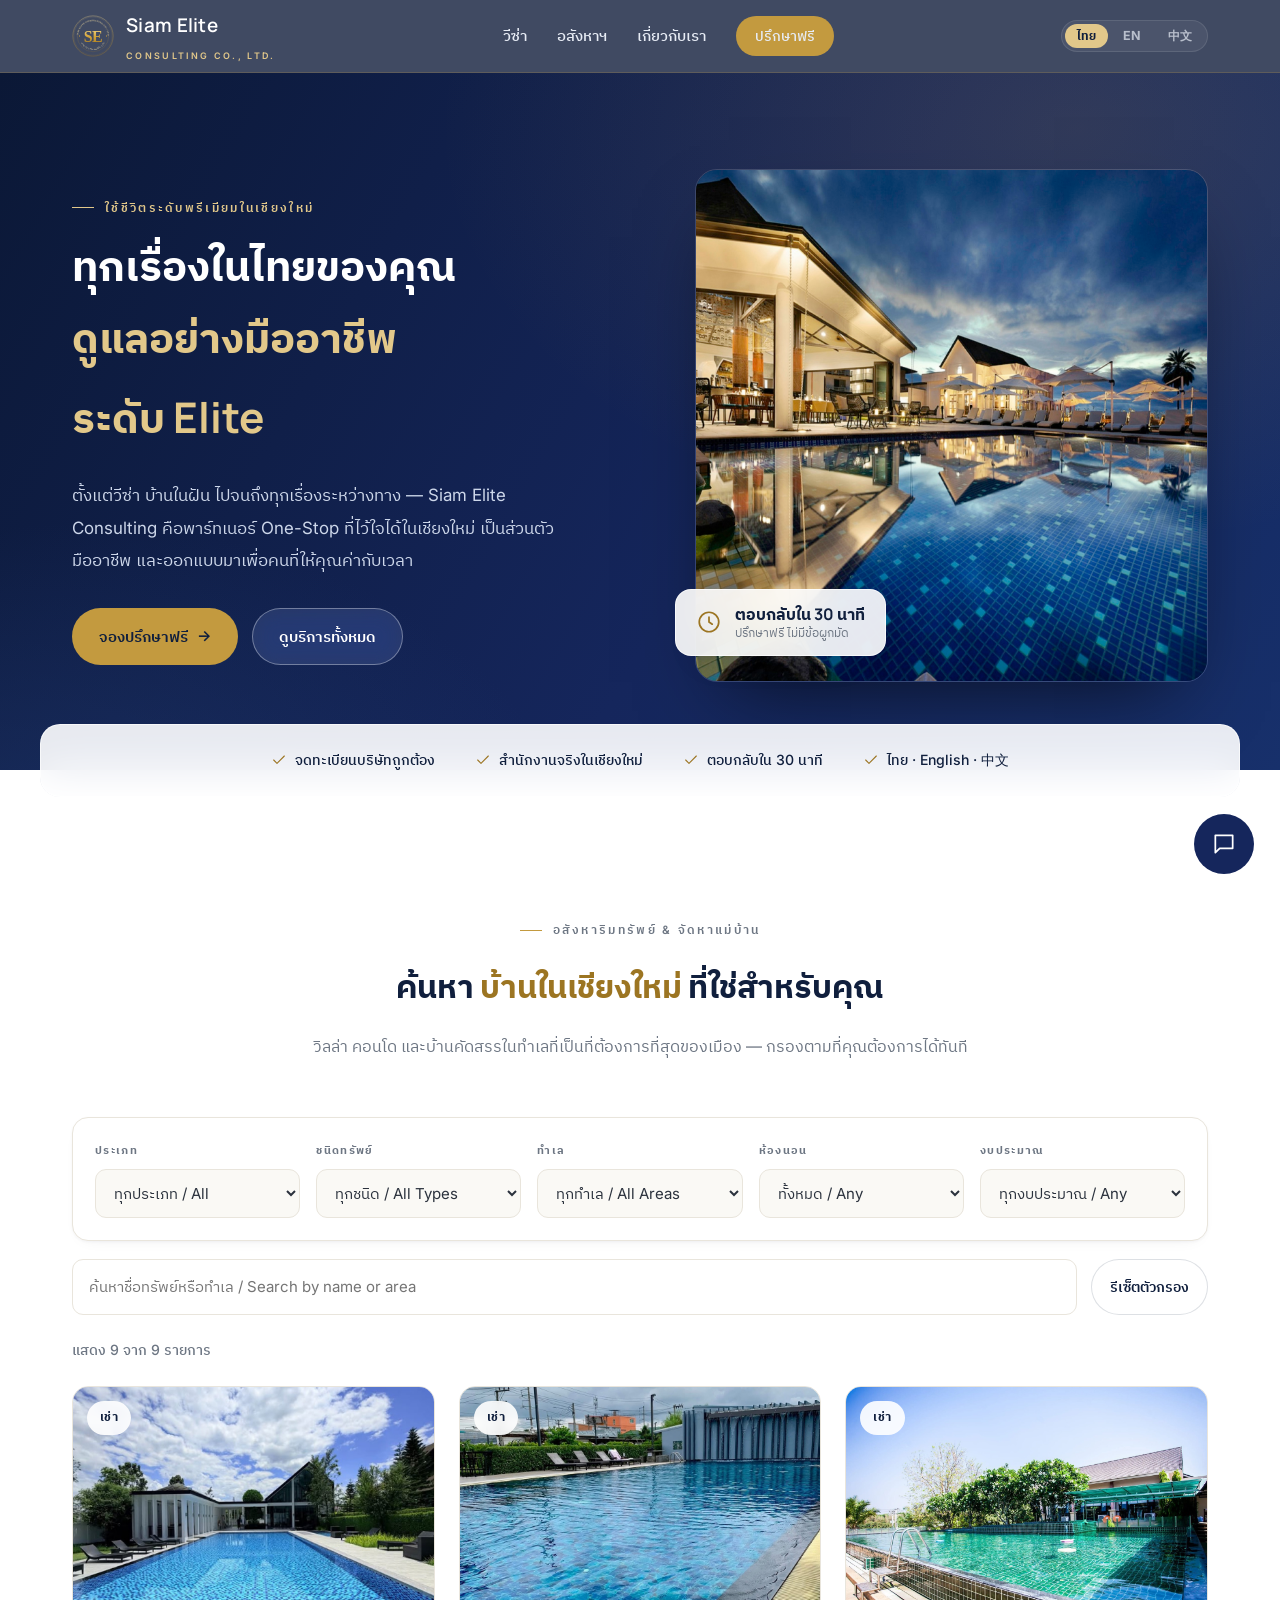
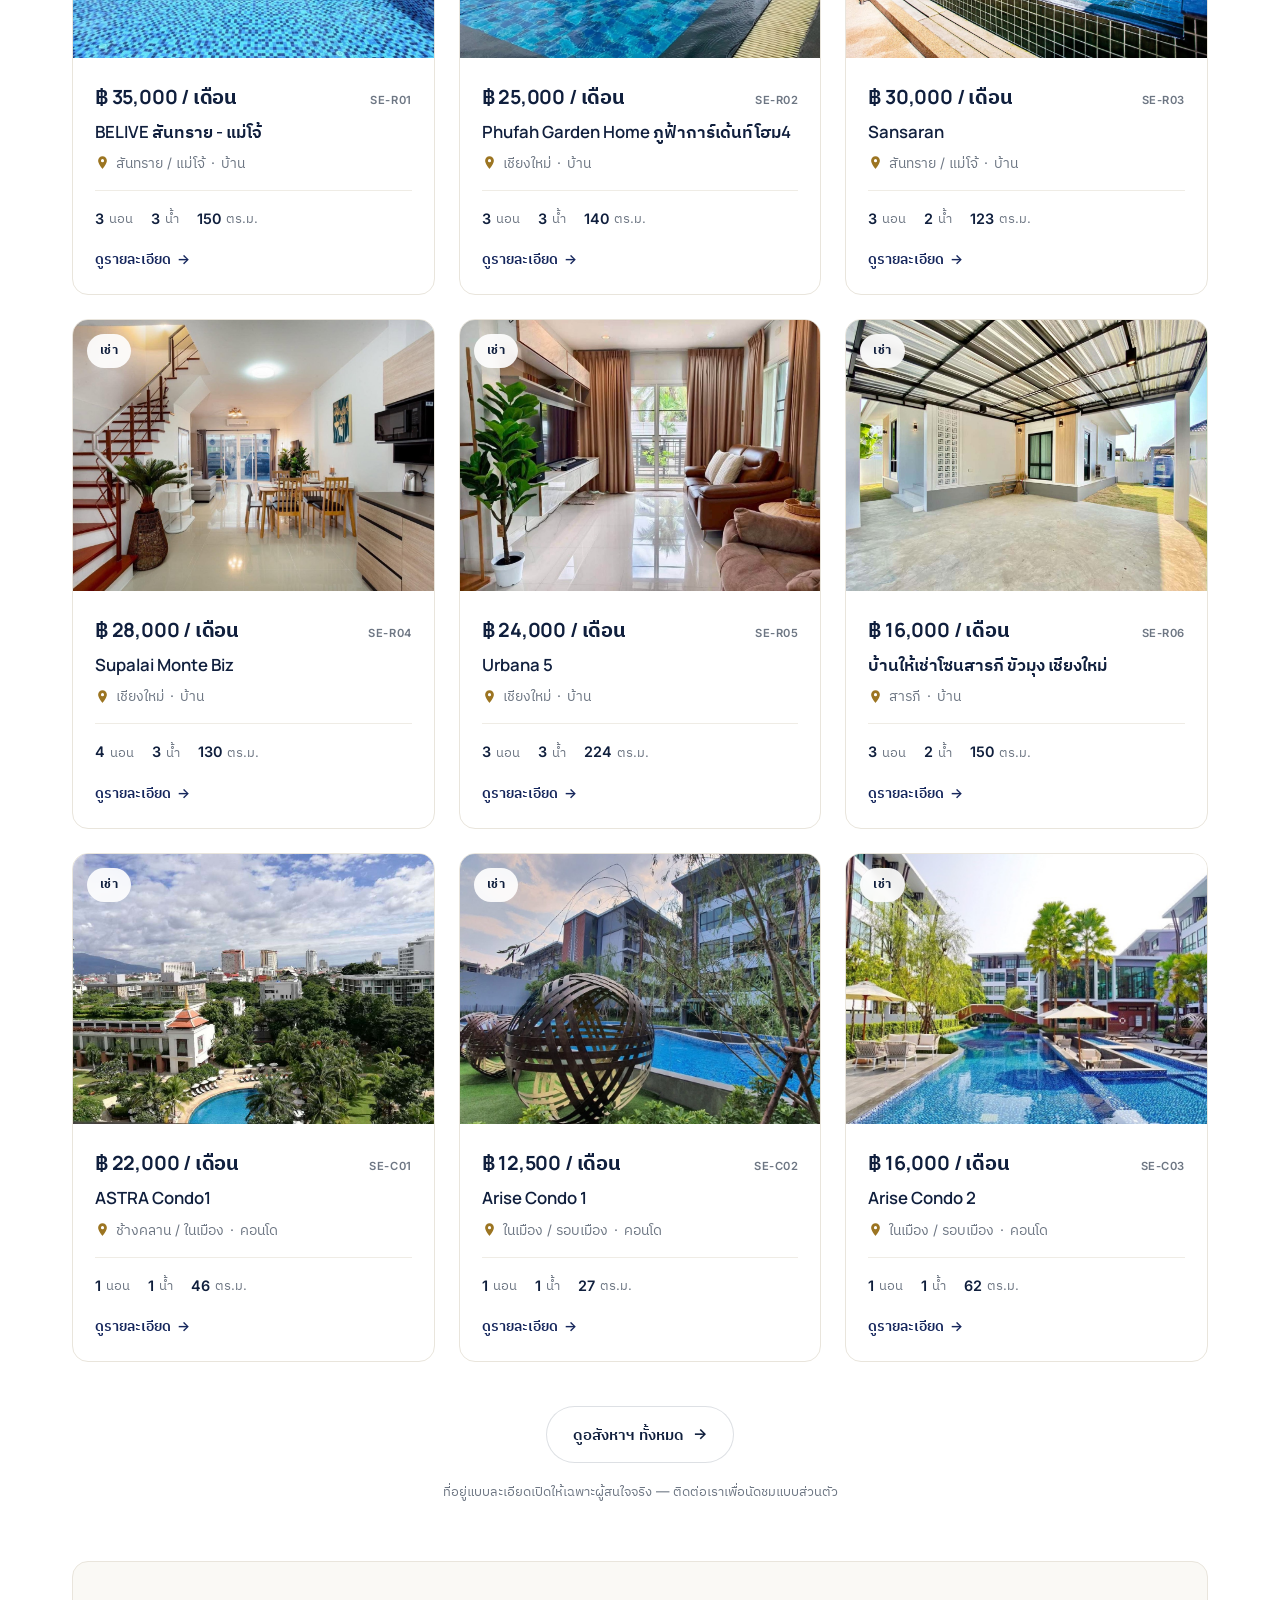
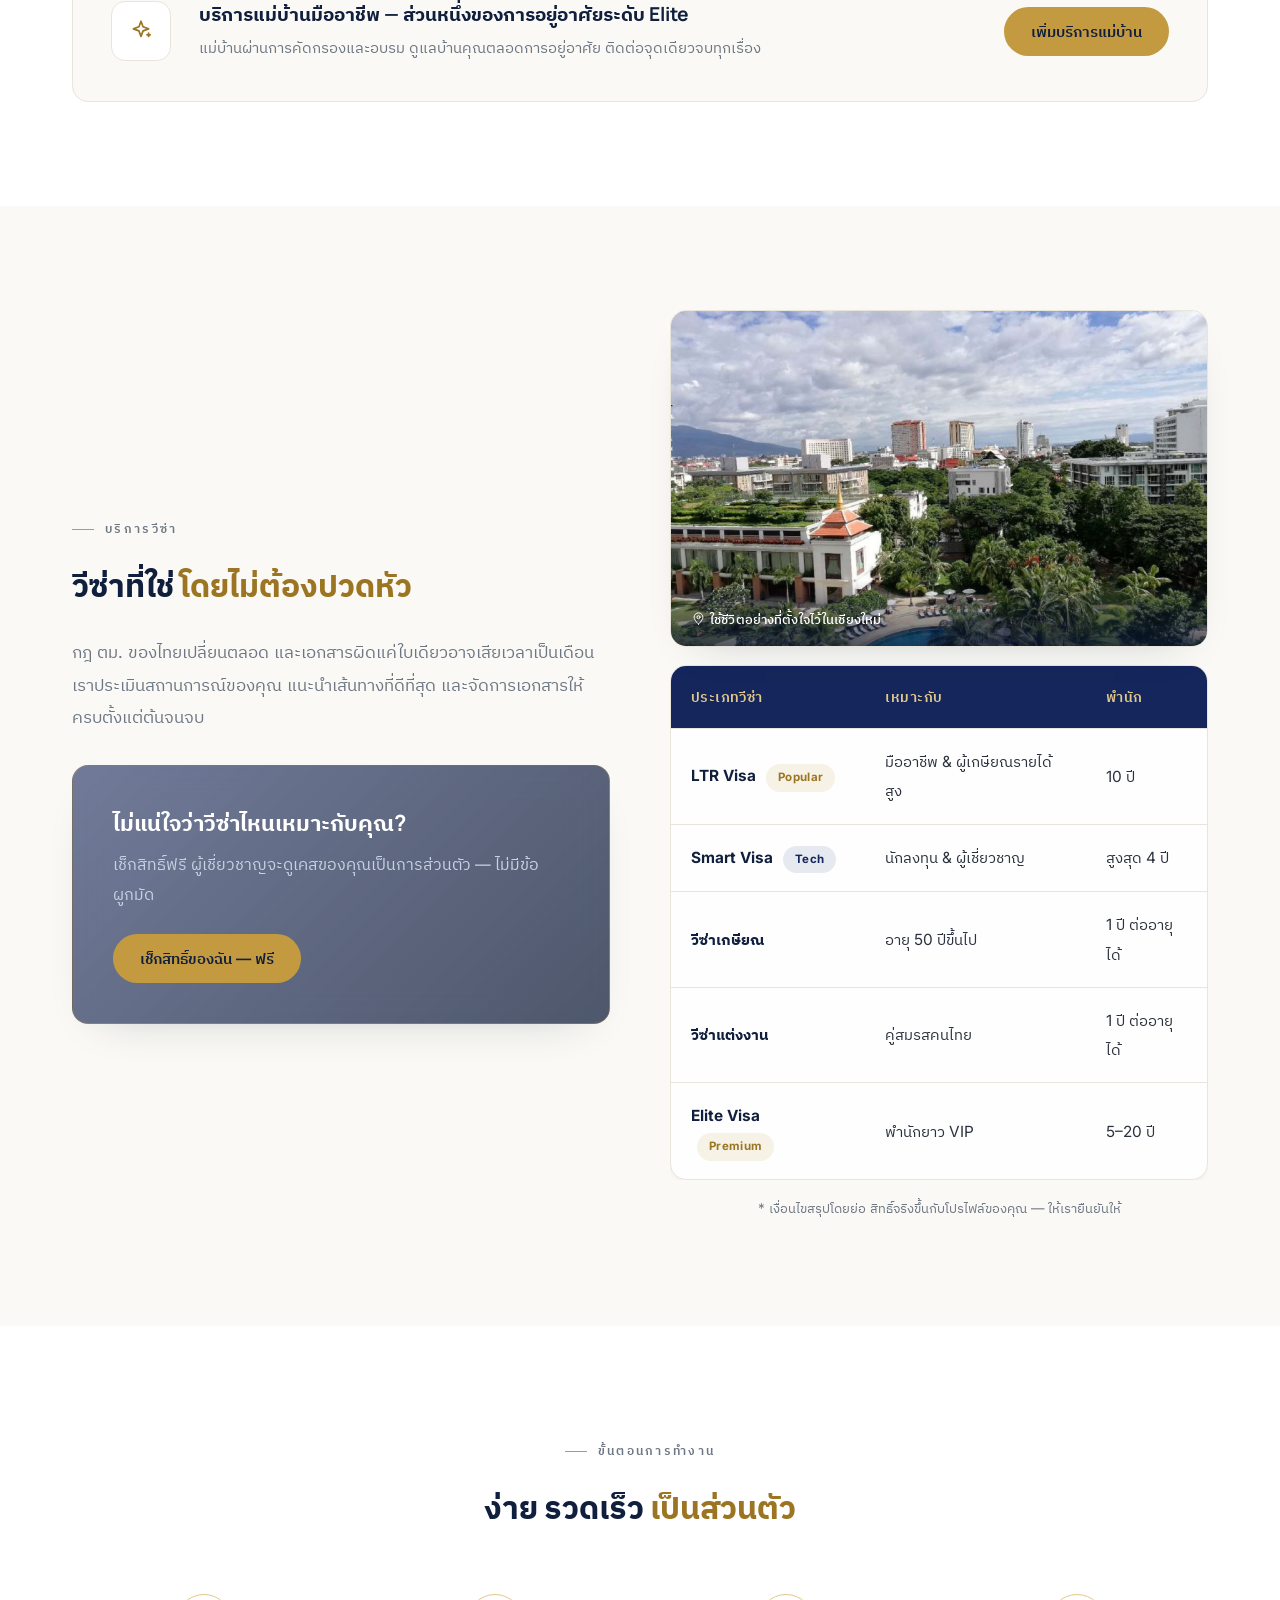
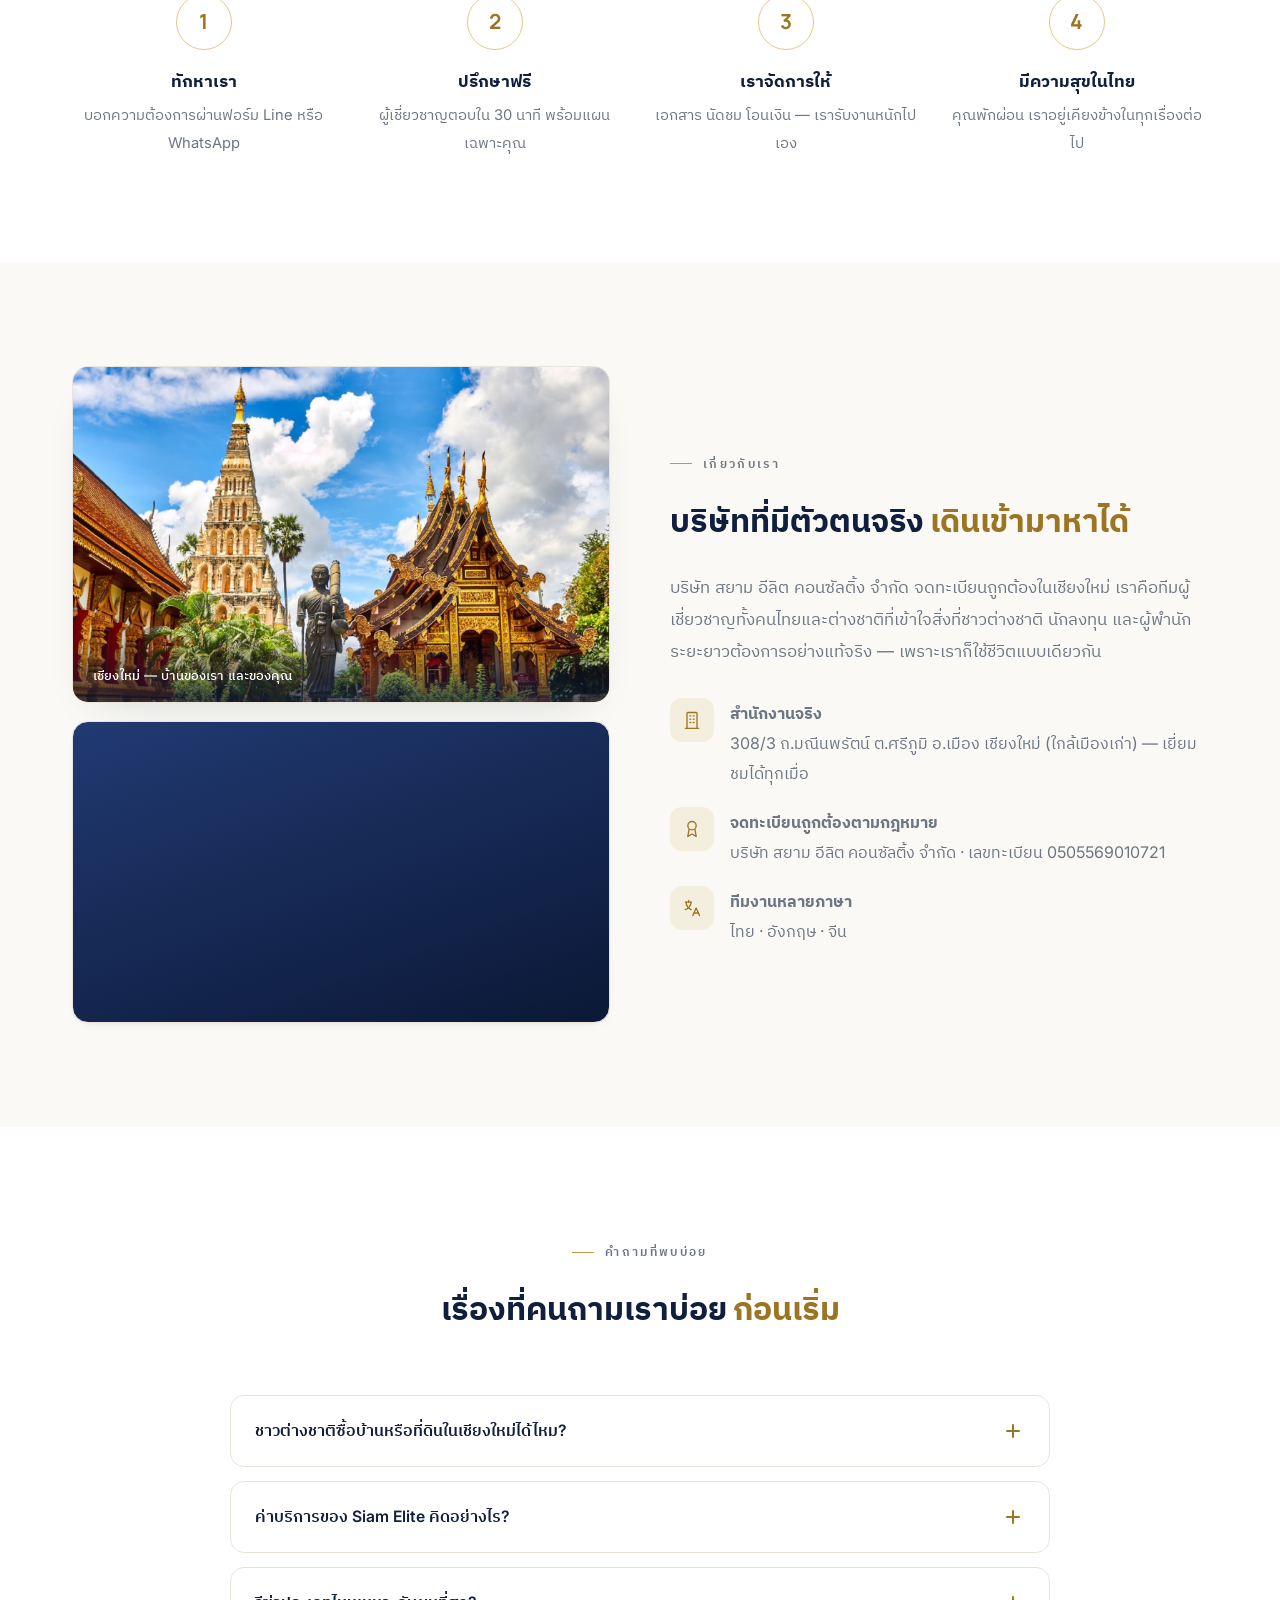
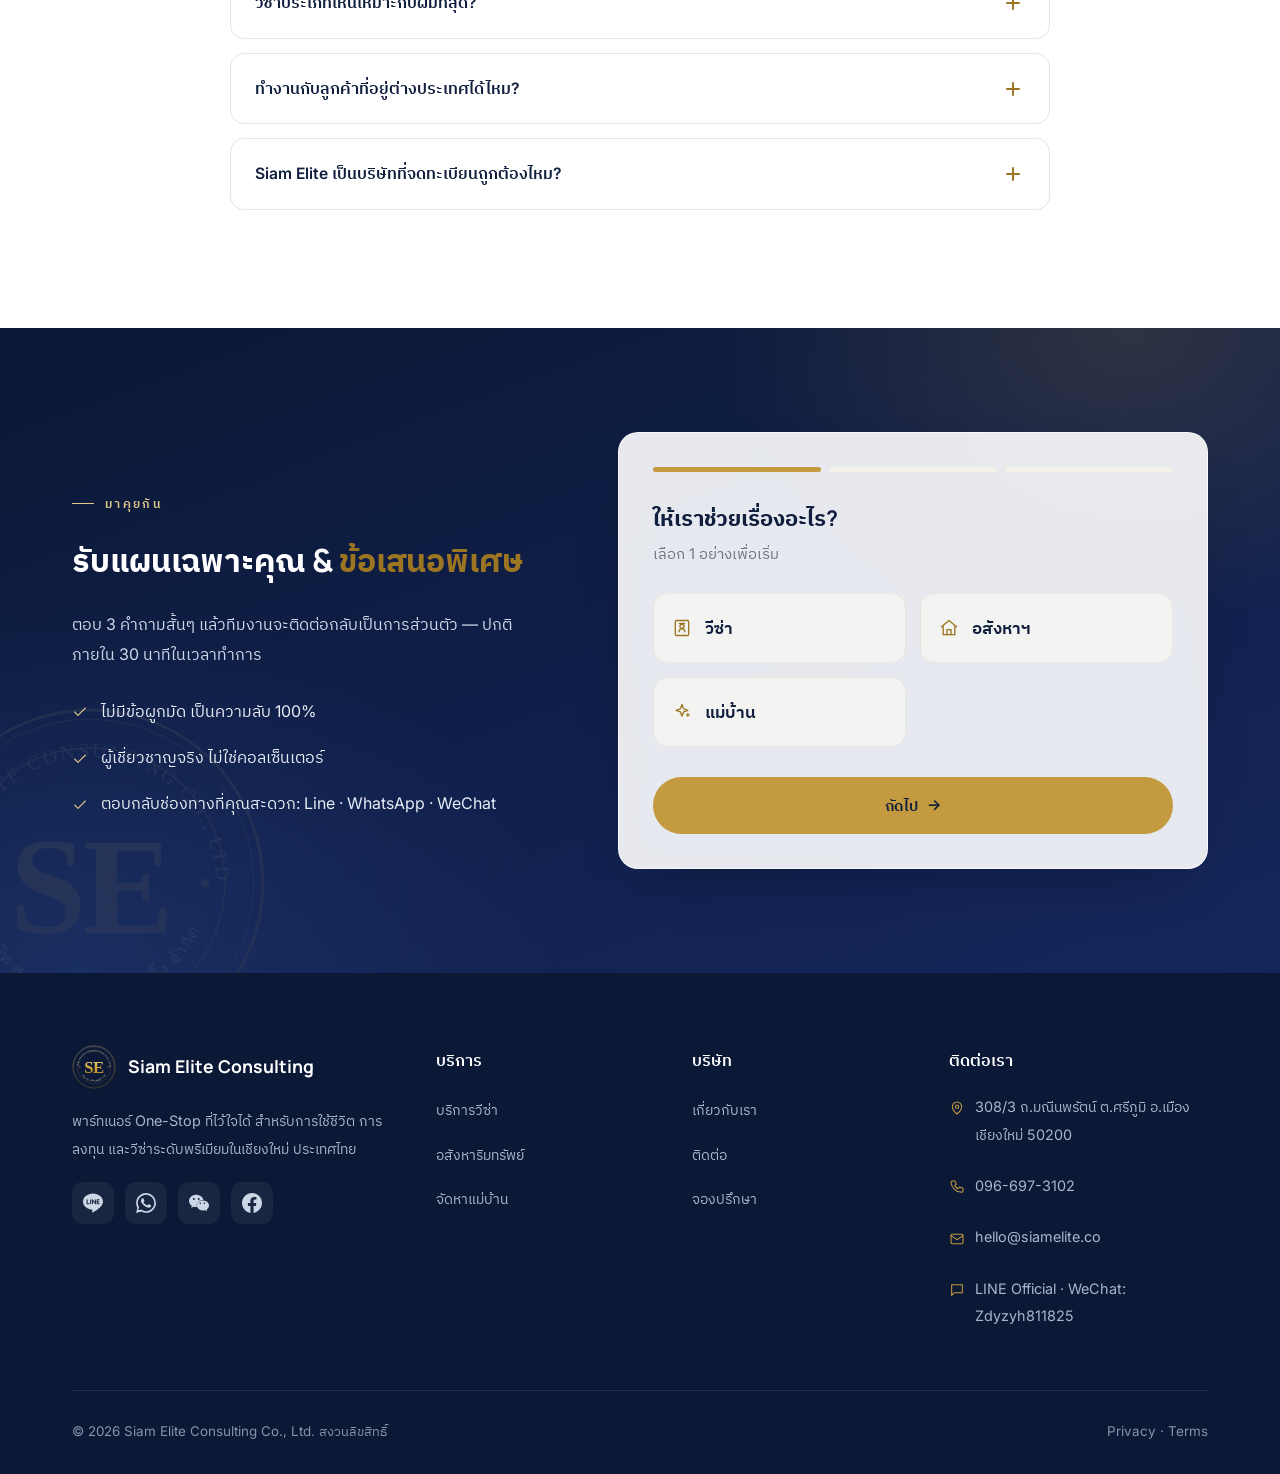
==== index.html @ 2e5a6f5e "Trust bar → 4 concise items (one line); wire real LINE Official Account link (lin.ee/P4L8yIj) site-w" ====
<!DOCTYPE html>
<html lang="th">
<head>
<meta charset="UTF-8">
<meta name="viewport" content="width=device-width, initial-scale=1.0">
<title>Siam Elite Consulting — วีซ่า & อสังหาริมทรัพย์ ครบวงจรในเชียงใหม่</title>
<meta name="description" content="Siam Elite Consulting — พาร์ทเนอร์ One-Stop ที่ไว้ใจได้ในเชียงใหม่ บริการวีซ่า อสังหาริมทรัพย์ระดับพรีเมียม และจัดหาแม่บ้าน โดยทีมผู้เชี่ยวชาญ บริษัทจดทะเบียนถูกต้อง">
<link rel="canonical" href="https://siamelite.vercel.app/">
<meta property="og:type" content="website">
<meta property="og:site_name" content="Siam Elite Consulting">
<meta property="og:title" content="Siam Elite Consulting — วีซ่า & อสังหาริมทรัพย์ ครบวงจรในเชียงใหม่">
<meta property="og:description" content="พาร์ทเนอร์ One-Stop ที่ไว้ใจได้ในเชียงใหม่ บริการวีซ่า อสังหาริมทรัพย์ และจัดหาแม่บ้าน โดยทีมผู้เชี่ยวชาญ">
<meta property="og:url" content="https://siamelite.vercel.app/">
<meta property="og:image" content="https://siamelite.vercel.app/assets/img/og-cover.jpg">
<meta property="og:image:width" content="1200">
<meta property="og:image:height" content="630">
<meta property="og:locale" content="th_TH">
<meta property="og:locale:alternate" content="en_US">
<meta name="twitter:card" content="summary_large_image">
<meta name="twitter:title" content="Siam Elite Consulting — Visa · Property · Chiang Mai">
<meta name="twitter:description" content="Your trusted one-stop partner in Chiang Mai for visa, property and maid services.">
<meta name="twitter:image" content="https://siamelite.vercel.app/assets/img/og-cover.jpg">
<link rel="icon" href="assets/img/logo-gold.svg">
<link rel="preconnect" href="https://fonts.googleapis.com">
<link rel="preconnect" href="https://fonts.gstatic.com" crossorigin>
<link href="https://fonts.googleapis.com/css2?family=Manrope:wght@500;600;700;800&family=Inter:wght@400;500;600;700&family=IBM+Plex+Sans+Thai:wght@400;500;600;700&display=swap" rel="stylesheet">
<link rel="stylesheet" href="assets/css/styles.css">
<noscript><style>.reveal{opacity:1!important;transform:none!important}</style></noscript>
<script type="application/ld+json">
{
  "@context": "https://schema.org",
  "@type": "RealEstateAgent",
  "name": "Siam Elite Consulting Co., Ltd.",
  "legalName": "SIAM ELITE CONSULTING CO., LTD.",
  "taxID": "0505569010721",
  "image": "https://siamelite.vercel.app/assets/img/og-cover.jpg",
  "url": "https://siamelite.vercel.app/",
  "email": "hello@siamelite.co",
  "areaServed": "Chiang Mai, Thailand",
  "description": "One-stop consulting for visa services, premium property and maid services in Chiang Mai, Thailand.",
  "knowsLanguage": ["th", "en", "zh"],
  "sameAs": ["https://www.facebook.com/siameliteconsulting"],
  "address": {
    "@type": "PostalAddress",
    "streetAddress": "308/3 Manee Nopparat Rd, Si Phum",
    "addressLocality": "Mueang Chiang Mai",
    "addressRegion": "Chiang Mai",
    "postalCode": "50200",
    "addressCountry": "TH"
  }
}
</script>
</head>
<body>

<!-- ===== HEADER ===== -->
<header class="header">
  <div class="container">
    <a href="#home" class="brand">
      <img src="assets/img/logo-gold.svg" alt="Siam Elite Consulting logo">
      <span class="bt"><strong>Siam Elite</strong><small>Consulting Co., Ltd.</small></span>
    </a>
    <nav class="nav" id="nav">
      <a href="#visa"><span class="lang-th">วีซ่า</span><span class="lang-en">Visa</span></a>
      <a href="#property"><span class="lang-th">อสังหาฯ</span><span class="lang-en">Property</span></a>
      <a href="#about"><span class="lang-th">เกี่ยวกับเรา</span><span class="lang-en">About</span></a>
      <a href="#contact" class="btn btn-gold sm"><span class="lang-th">ปรึกษาฟรี</span><span class="lang-en">Free Consultation</span></a>
    </nav>
    <div class="nav-cta">
      <div class="lang-switch" id="langSwitch">
        <button data-lang="th" class="active">ไทย</button>
        <button data-lang="en">EN</button>
        <a href="zh.html" title="中文页面">中文</a>
      </div>
      <button class="burger" id="burger" aria-label="menu"><span></span><span></span><span></span></button>
    </div>
  </div>
</header>

<!-- ===== HERO ===== -->
<section class="hero" id="home">
  <div class="container">
    <div class="hero-text reveal">
      <span class="eyebrow"><span class="lang-th">ใช้ชีวิตระดับพรีเมียมในเชียงใหม่</span><span class="lang-en">Elite Living in Chiang Mai</span></span>
      <h1>
        <span class="lang-th block">ทุกเรื่องในไทยของคุณ<br><em>ดูแลอย่างมืออาชีพ<br>ระดับ Elite</em></span>
        <span class="lang-en block">Your Life in Thailand,<br><em>Handled with Elite Care</em></span>
      </h1>
      <p class="lead">
        <span class="lang-th">ตั้งแต่วีซ่า บ้านในฝัน ไปจนถึงทุกเรื่องระหว่างทาง — Siam Elite Consulting คือพาร์ทเนอร์ One-Stop ที่ไว้ใจได้ในเชียงใหม่ เป็นส่วนตัว มืออาชีพ และออกแบบมาเพื่อคนที่ให้คุณค่ากับเวลา</span>
        <span class="lang-en">From your visa to your dream home and everything in between — Siam Elite Consulting is your trusted one-stop partner in Chiang Mai. Discreet, professional, and built for people who value their time.</span>
      </p>
      <div class="hero-cta">
        <a href="#contact" class="btn btn-gold"><span class="lang-th">จองปรึกษาฟรี</span><span class="lang-en">Book a Free Consultation</span> →</a>
        <a href="#property" class="btn btn-outline-light"><span class="lang-th">ดูบริการทั้งหมด</span><span class="lang-en">Explore Services</span></a>
      </div>
    </div>
    <div class="hero-media reveal">
      <figure class="hero-photo">
        <img src="assets/img/lifestyle-resort.jpg" width="1500" height="1500" alt="วิลล่าหรูพร้อมสระว่ายน้ำในเชียงใหม่ / Luxury pool villa in Chiang Mai">
      </figure>
      <div class="hero-badge">
        <svg viewBox="0 0 24 24" class="svic" aria-hidden="true"><circle cx="12" cy="12" r="9"/><path d="M12 7.5V12l3 2"/></svg>
        <div>
          <b><span class="lang-th">ตอบกลับใน 30 นาที</span><span class="lang-en">Reply within 30 min</span></b>
          <small><span class="lang-th">ปรึกษาฟรี ไม่มีข้อผูกมัด</span><span class="lang-en">Free consult, no obligation</span></small>
        </div>
      </div>
    </div>
  </div>
</section>

<!-- ===== TRUST STRIP ===== -->
<div class="trustbar">
  <div class="container">
    <span><svg viewBox="0 0 24 24" class="svic sm" aria-hidden="true"><path d="M20 6 9 17l-5-5"/></svg> <span class="lang-th">จดทะเบียนบริษัทถูกต้อง</span><span class="lang-en">Registered Thai Company</span></span>
    <span><svg viewBox="0 0 24 24" class="svic sm" aria-hidden="true"><path d="M20 6 9 17l-5-5"/></svg> <span class="lang-th">สำนักงานจริงในเชียงใหม่</span><span class="lang-en">Office in Chiang Mai</span></span>
    <span><svg viewBox="0 0 24 24" class="svic sm" aria-hidden="true"><path d="M20 6 9 17l-5-5"/></svg> <span class="lang-th">ตอบกลับใน 30 นาที</span><span class="lang-en">Replies in 30 min</span></span>
    <span><svg viewBox="0 0 24 24" class="svic sm" aria-hidden="true"><path d="M20 6 9 17l-5-5"/></svg> <span class="lang-th">ไทย · English · 中文</span><span class="lang-en">Thai · English · 中文</span></span>
  </div>
</div>

<!-- ===== PROPERTY LISTINGS (flagship) ===== -->
<section class="section" id="property">
  <div class="container">
    <div class="section-head reveal">
      <span class="eyebrow"><span class="lang-th">อสังหาริมทรัพย์ & จัดหาแม่บ้าน</span><span class="lang-en">Property & Maid Services</span></span>
      <h2><span class="lang-th">ค้นหา <span class="gold-text">บ้านในเชียงใหม่</span> ที่ใช่สำหรับคุณ</span><span class="lang-en">Find Your <span class="gold-text">Perfect Chiang Mai Home</span></span></h2>
      <p><span class="lang-th">วิลล่า คอนโด และบ้านคัดสรรในทำเลที่เป็นที่ต้องการที่สุดของเมือง — กรองตามที่คุณต้องการได้ทันที</span><span class="lang-en">Curated villas, condos and homes in the city's most sought-after neighbourhoods — filter instantly to find the right fit.</span></p>
    </div>

    <div class="filters reveal" id="propFilters">
      <div class="f">
        <label><span class="lang-th">ประเภท</span><span class="lang-en">Status</span></label>
        <select id="fStatus">
          <option value="all">ทุกประเภท / All</option>
          <!-- เปิดใช้เมื่อมีทรัพย์ขายเข้าพอร์ต: <option value="sale">ซื้อ / Buy</option> -->
          <option value="rent">เช่า / Rent</option>
        </select>
      </div>
      <div class="f">
        <label><span class="lang-th">ชนิดทรัพย์</span><span class="lang-en">Property Type</span></label>
        <select id="fType">
          <option value="all">ทุกชนิด / All Types</option>
          <option value="villa">วิลล่า / Villa</option>
          <option value="condo">คอนโด / Condo</option>
          <option value="house">บ้าน / House</option>
        </select>
      </div>
      <div class="f">
        <label><span class="lang-th">ทำเล</span><span class="lang-en">Location</span></label>
        <select id="fLocation">
          <option value="all">ทุกทำเล / All Areas</option>
          <option value="nimman">นิมมาน / Nimman</option>
          <option value="sansai">สันทราย / แม่โจ้</option>
          <option value="saraphi">สารภี / Saraphi</option>
          <option value="hangdong">หางดง / Hang Dong</option>
          <option value="sankamphaeng">สันกำแพง / San Kamphaeng</option>
          <option value="mueang">ในเมือง / รอบเมือง</option>
          <option value="airport">โซนสนามบิน / Airport</option>
          <option value="other">อื่นๆ / Other</option>
        </select>
      </div>
      <div class="f">
        <label><span class="lang-th">ห้องนอน</span><span class="lang-en">Bedrooms</span></label>
        <select id="fBeds">
          <option value="0">ทั้งหมด / Any</option>
          <option value="2">2+</option>
          <option value="3">3+</option>
          <option value="4">4+</option>
          <option value="5">5+</option>
        </select>
      </div>
      <div class="f">
        <label><span class="lang-th">งบประมาณ</span><span class="lang-en">Budget</span></label>
        <select id="fTier">
          <option value="all">ทุกงบประมาณ / Any</option>
          <option value="a">&lt; ฿20,000 / เดือน</option>
          <option value="b">฿20,000–30,000 / เดือน</option>
          <option value="c">฿30,000+ / เดือน</option>
        </select>
      </div>
    </div>
    <div class="filters-search reveal">
      <input type="text" id="fKeyword" placeholder="ค้นหาชื่อทรัพย์หรือทำเล / Search by name or area">
      <button type="button" class="btn btn-outline sm" id="fReset"><span class="lang-th">รีเซ็ตตัวกรอง</span><span class="lang-en">Reset Filters</span></button>
    </div>
    <div class="prop-meta reveal"><span id="propCount"></span></div>

    <div class="prop-grid" id="propGrid" data-scope="featured" data-cta-th="ดูรายละเอียด" data-cta-en="View details"></div>

    <p class="prop-empty" id="propEmpty" hidden><span class="lang-th">ไม่พบทรัพย์ที่ตรงกับตัวกรอง ลองปรับตัวกรองใหม่ดูนะครับ</span><span class="lang-en">No properties match your filters. Try adjusting them.</span></p>

    <div style="text-align:center;margin-top:44px" class="reveal">
      <a href="properties.html" class="btn btn-outline"><span class="lang-th">ดูอสังหาฯ ทั้งหมด</span><span class="lang-en">View All Properties</span> →</a>
      <p style="font-size:.84rem;color:var(--muted);margin-top:16px"><span class="lang-th">ที่อยู่แบบละเอียดเปิดให้เฉพาะผู้สนใจจริง — ติดต่อเราเพื่อนัดชมแบบส่วนตัว</span><span class="lang-en">Exact addresses shared with serious enquiries only — contact us to arrange a private viewing.</span></p>
    </div>

    <div class="addon reveal">
      <div class="ic"><svg viewBox="0 0 24 24" class="svic lg" aria-hidden="true"><path d="M12 3l1.9 5.1L19 10l-5.1 1.9L12 17l-1.9-5.1L5 10l5.1-1.9z"/><path d="M19 14v3"/><path d="M20.5 15.5h-3"/></svg></div>
      <div class="txt">
        <h4><span class="lang-th">บริการแม่บ้านมืออาชีพ — ส่วนหนึ่งของการอยู่อาศัยระดับ Elite</span><span class="lang-en">Professional Maid Service — included in your Elite living</span></h4>
        <p><span class="lang-th">แม่บ้านผ่านการคัดกรองและอบรม ดูแลบ้านคุณตลอดการอยู่อาศัย ติดต่อจุดเดียวจบทุกเรื่อง</span><span class="lang-en">Vetted, trained housekeepers to care for your home throughout your stay. One point of contact for everything.</span></p>
      </div>
      <a href="#contact" class="btn btn-gold"><span class="lang-th">เพิ่มบริการแม่บ้าน</span><span class="lang-en">Add Maid Service</span></a>
    </div>
  </div>
</section>

<!-- ===== VISA ===== -->
<section class="section alt" id="visa">
  <div class="container">
    <div class="split">
      <div class="split-text reveal">
        <span class="eyebrow"><span class="lang-th">บริการวีซ่า</span><span class="lang-en">Visa Services</span></span>
        <h2><span class="lang-th">วีซ่าที่ใช่ <span class="gold-text">โดยไม่ต้องปวดหัว</span></span><span class="lang-en">The Right Visa, <span class="gold-text">Without the Headache</span></span></h2>
        <p class="lede" style="margin:20px 0 32px"><span class="lang-th">กฎ ตม. ของไทยเปลี่ยนตลอด และเอกสารผิดแค่ใบเดียวอาจเสียเวลาเป็นเดือน เราประเมินสถานการณ์ของคุณ แนะนำเส้นทางที่ดีที่สุด และจัดการเอกสารให้ครบตั้งแต่ต้นจนจบ</span><span class="lang-en">Thai immigration rules change constantly and one wrong document can cost you months. We assess your situation, recommend the best route, and handle the paperwork end-to-end.</span></p>
        <div class="callout">
          <h3><span class="lang-th">ไม่แน่ใจว่าวีซ่าไหนเหมาะกับคุณ?</span><span class="lang-en">Not sure which visa fits you?</span></h3>
          <p><span class="lang-th">เช็กสิทธิ์ฟรี ผู้เชี่ยวชาญจะดูเคสของคุณเป็นการส่วนตัว — ไม่มีข้อผูกมัด</span><span class="lang-en">Take a free eligibility check. A specialist will review your case personally — no obligation.</span></p>
          <a href="#contact" class="btn btn-gold"><span class="lang-th">เช็กสิทธิ์ของฉัน — ฟรี</span><span class="lang-en">Check My Eligibility — Free</span></a>
        </div>
      </div>
      <div class="split-media reveal">
        <figure class="split-photo">
          <img src="assets/img/lifestyle-city.jpg" alt="วิวเมืองเชียงใหม่และดอยสุเทพ / Chiang Mai city skyline with Doi Suthep" loading="lazy">
          <figcaption><svg viewBox="0 0 24 24" class="svic" aria-hidden="true"><path d="M12 21s7-6.2 7-11a7 7 0 0 0-14 0c0 4.8 7 11 7 11z"/><circle cx="12" cy="10" r="2.5"/></svg><span class="lang-th">ใช้ชีวิตอย่างที่ตั้งใจไว้ในเชียงใหม่</span><span class="lang-en">Live the Chiang Mai life you came for</span></figcaption>
        </figure>
        <div class="table-scroll">
          <table class="visa-table">
            <thead>
              <tr>
                <th><span class="lang-th">ประเภทวีซ่า</span><span class="lang-en">Visa Type</span></th>
                <th><span class="lang-th">เหมาะกับ</span><span class="lang-en">Best For</span></th>
                <th><span class="lang-th">พำนัก</span><span class="lang-en">Stay</span></th>
              </tr>
            </thead>
            <tbody>
              <tr>
                <td class="vt-name">LTR Visa <span class="badge pop">Popular</span></td>
                <td><span class="lang-th">มืออาชีพ & ผู้เกษียณรายได้สูง</span><span class="lang-en">Wealthy pros & retirees</span></td>
                <td><span class="lang-th">10 ปี</span><span class="lang-en">10 years</span></td>
              </tr>
              <tr>
                <td class="vt-name">Smart Visa <span class="badge new">Tech</span></td>
                <td><span class="lang-th">นักลงทุน & ผู้เชี่ยวชาญ</span><span class="lang-en">Investors & experts</span></td>
                <td><span class="lang-th">สูงสุด 4 ปี</span><span class="lang-en">Up to 4 years</span></td>
              </tr>
              <tr>
                <td class="vt-name"><span class="lang-th">วีซ่าเกษียณ</span><span class="lang-en">Retirement Visa</span></td>
                <td><span class="lang-th">อายุ 50 ปีขึ้นไป</span><span class="lang-en">Age 50+</span></td>
                <td><span class="lang-th">1 ปี ต่ออายุได้</span><span class="lang-en">1 year, renewable</span></td>
              </tr>
              <tr>
                <td class="vt-name"><span class="lang-th">วีซ่าแต่งงาน</span><span class="lang-en">Marriage Visa</span></td>
                <td><span class="lang-th">คู่สมรสคนไทย</span><span class="lang-en">Spouse of Thai national</span></td>
                <td><span class="lang-th">1 ปี ต่ออายุได้</span><span class="lang-en">1 year, renewable</span></td>
              </tr>
              <tr>
                <td class="vt-name">Elite Visa <span class="badge pop">Premium</span></td>
                <td><span class="lang-th">พำนักยาว VIP</span><span class="lang-en">VIP long-stay</span></td>
                <td><span class="lang-th">5–20 ปี</span><span class="lang-en">5–20 years</span></td>
              </tr>
            </tbody>
          </table>
        </div>
        <p style="font-size:.84rem;color:var(--muted);margin-top:16px;text-align:center"><span class="lang-th">* เงื่อนไขสรุปโดยย่อ สิทธิ์จริงขึ้นกับโปรไฟล์ของคุณ — ให้เรายืนยันให้</span><span class="lang-en">* Conditions are simplified. Exact eligibility depends on your profile — let us confirm for you.</span></p>
      </div>
    </div>
  </div>
</section>

<!-- ===== PROCESS ===== -->
<section class="section">
  <div class="container">
    <div class="section-head reveal">
      <span class="eyebrow"><span class="lang-th">ขั้นตอนการทำงาน</span><span class="lang-en">How It Works</span></span>
      <h2><span class="lang-th">ง่าย รวดเร็ว <span class="gold-text">เป็นส่วนตัว</span></span><span class="lang-en">Simple, Fast, <span class="gold-text">Personal</span></span></h2>
    </div>
    <div class="steps">
      <div class="step reveal"><div class="num">1</div><h4><span class="lang-th">ทักหาเรา</span><span class="lang-en">Reach Out</span></h4><p><span class="lang-th">บอกความต้องการผ่านฟอร์ม Line หรือ WhatsApp</span><span class="lang-en">Tell us what you need via the form, Line or WhatsApp.</span></p></div>
      <div class="step reveal"><div class="num">2</div><h4><span class="lang-th">ปรึกษาฟรี</span><span class="lang-en">Free Consult</span></h4><p><span class="lang-th">ผู้เชี่ยวชาญตอบใน 30 นาที พร้อมแผนเฉพาะคุณ</span><span class="lang-en">A specialist replies in under 30 minutes with a tailored plan.</span></p></div>
      <div class="step reveal"><div class="num">3</div><h4><span class="lang-th">เราจัดการให้</span><span class="lang-en">We Handle It</span></h4><p><span class="lang-th">เอกสาร นัดชม โอนเงิน — เรารับงานหนักไปเอง</span><span class="lang-en">Paperwork, viewings, transfers — we do the heavy lifting.</span></p></div>
      <div class="step reveal"><div class="num">4</div><h4><span class="lang-th">มีความสุขในไทย</span><span class="lang-en">Enjoy Thailand</span></h4><p><span class="lang-th">คุณพักผ่อน เราอยู่เคียงข้างในทุกเรื่องต่อไป</span><span class="lang-en">You relax. We stay by your side for whatever comes next.</span></p></div>
    </div>
  </div>
</section>

<!-- ===== TESTIMONIALS ===== ซ่อนไว้จนกว่าจะมีรีวิวจริงจากลูกค้า (ลบ hidden ออกเพื่อแสดง + แทนเนื้อหาด้วยรีวิวจริง) -->
<section class="section alt" hidden>
  <div class="container">
    <div class="section-head reveal">
      <span class="eyebrow"><span class="lang-th">เสียงจากลูกค้า</span><span class="lang-en">Client Stories</span></span>
      <h2><span class="lang-th">ไว้ใจโดยคนแบบ <span class="gold-text">คุณ</span></span><span class="lang-en">Trusted by People <span class="gold-text">Like You</span></span></h2>
    </div>
    <div class="testi-grid">
      <div class="testi reveal">
        <div class="stars">★★★★★</div>
        <p><span class="lang-th">“จัดการวีซ่า LTR ให้ผมภายในไม่กี่สัปดาห์ หลังจากที่ผมทำเองมาหลายเดือน มืออาชีพจริงและติดต่อได้ตลอด”</span><span class="lang-en">“They sorted my LTR visa in weeks after I'd struggled for months alone. Genuinely professional and always reachable.”</span></p>
        <div class="who"><div class="av">JM</div><div><b>James M.</b><small><span class="lang-th">ผู้เกษียณ · สหราชอาณาจักร</span><span class="lang-en">Retiree · UK</span></small></div></div>
      </div>
      <div class="testi reveal">
        <div class="stars">★★★★★</div>
        <p><span class="lang-th">“หาวิลล่าที่แม่ริมให้เราได้เพอร์เฟกต์ แถมจัดแม่บ้านให้ด้วย บริการครบวงจรจริงๆ”</span><span class="lang-en">“Found us the perfect villa in Mae Rim and even arranged our housekeeper. A true one-stop service.”</span></p>
        <div class="who"><div class="av">SL</div><div><b>Sophie L.</b><small><span class="lang-th">นักลงทุน · ฝรั่งเศส</span><span class="lang-en">Investor · France</span></small></div></div>
      </div>
      <div class="testi reveal">
        <div class="stars">★★★★★</div>
        <p><span class="lang-th">“ดูแลให้ครบตั้งแต่หาคอนโดจนถึงเรื่องวีซ่า ประทับใจความเป็นมืออาชีพและใส่ใจมากครับ”</span><span class="lang-en">“They handled everything from finding our condo to the visa paperwork — professional and genuinely attentive.”</span></p>
        <div class="who"><div class="av">陈</div><div><b>Mr. Chen</b><small><span class="lang-th">นักธุรกิจ · จีน</span><span class="lang-en">Businessman · China</span></small></div></div>
      </div>
    </div>
  </div>
</section>

<!-- ===== ABOUT ===== -->
<section class="section alt" id="about">
  <div class="container">
    <div class="split">
      <div class="split-media reveal">
        <figure class="split-photo">
          <img src="assets/img/lifestyle-cm.jpg" alt="วัดในเมืองเก่าเชียงใหม่ / Temple in Chiang Mai's Old City" loading="lazy">
          <figcaption><span class="lang-th">เชียงใหม่ — บ้านของเรา และของคุณ</span><span class="lang-en">Chiang Mai — our home, and yours</span></figcaption>
        </figure>
        <div class="about-media">
          <iframe title="Siam Elite office location" src="https://www.google.com/maps?q=308/3+ถนนมณีนพรัตน์+ตำบลศรีภูมิ+อำเภอเมืองเชียงใหม่+เชียงใหม่+50200&z=16&output=embed" loading="lazy" referrerpolicy="no-referrer-when-downgrade"></iframe>
        </div>
      </div>
      <div class="split-text reveal">
        <span class="eyebrow"><span class="lang-th">เกี่ยวกับเรา</span><span class="lang-en">About Us</span></span>
        <h2><span class="lang-th">บริษัทที่มีตัวตนจริง <span class="gold-text">เดินเข้ามาหาได้</span></span><span class="lang-en">A Real Company You Can <span class="gold-text">Walk Into</span></span></h2>
        <p class="lede" style="margin:20px 0 10px"><span class="lang-th">บริษัท สยาม อีลิต คอนซัลติ้ง จำกัด จดทะเบียนถูกต้องในเชียงใหม่ เราคือทีมผู้เชี่ยวชาญทั้งคนไทยและต่างชาติที่เข้าใจสิ่งที่ชาวต่างชาติ นักลงทุน และผู้พำนักระยะยาวต้องการอย่างแท้จริง — เพราะเราก็ใช้ชีวิตแบบเดียวกัน</span><span class="lang-en">Siam Elite Consulting Co., Ltd. is a fully registered Thai company based in Chiang Mai. We're a team of Thai and international specialists who understand exactly what expats, investors and long-stay visitors need — because we live it too.</span></p>
        <ul class="about-facts">
          <li><span class="ic"><svg viewBox="0 0 24 24" class="svic" aria-hidden="true"><path d="M6 22V4a1 1 0 0 1 1-1h10a1 1 0 0 1 1 1v18"/><path d="M4 22h16"/><path d="M9.5 7h1"/><path d="M13.5 7h1"/><path d="M9.5 11h1"/><path d="M13.5 11h1"/><path d="M9.5 15h1"/><path d="M13.5 15h1"/></svg></span><span><b><span class="lang-th">สำนักงานจริง</span><span class="lang-en">Physical office</span></b><br><span><span class="lang-th">308/3 ถ.มณีนพรัตน์ ต.ศรีภูมิ อ.เมือง เชียงใหม่ (ใกล้เมืองเก่า) — เยี่ยมชมได้ทุกเมื่อ</span><span class="lang-en">308/3 Manee Nopparat Rd, Si Phum, Mueang, Chiang Mai (near the Old City) — visit us anytime.</span></span></span></li>
          <li><span class="ic"><svg viewBox="0 0 24 24" class="svic" aria-hidden="true"><circle cx="12" cy="8" r="5"/><path d="M8.5 12.5 7 21l5-3 5 3-1.5-8.5"/></svg></span><span><b><span class="lang-th">จดทะเบียนถูกต้องตามกฎหมาย</span><span class="lang-en">Registered Thai company</span></b><br><span><span class="lang-th">บริษัท สยาม อีลิต คอนซัลติ้ง จำกัด · เลขทะเบียน 0505569010721</span><span class="lang-en">SIAM ELITE CONSULTING CO., LTD. · Reg. No. 0505569010721</span></span></span></li>
          <li><span class="ic"><svg viewBox="0 0 24 24" class="svic" aria-hidden="true"><path d="M4 5h7"/><path d="M8 3v2"/><path d="M5 5c0 4 2 7 6 9"/><path d="M11 5c0 4-4 8-7 9"/><path d="M13 21l4-9 4 9"/><path d="M14.5 18h5"/></svg></span><span><b><span class="lang-th">ทีมงานหลายภาษา</span><span class="lang-en">Multilingual team</span></b><br><span><span class="lang-th">ไทย · อังกฤษ · จีน</span><span class="lang-en">Thai · English · 中文</span></span></span></li>
        </ul>
      </div>
    </div>
  </div>
</section>

<!-- ===== TEAM ===== ซ่อนไว้จนกว่าจะใส่ชื่อ+รูปจริงของทีม (ลบ hidden ออกเพื่อแสดง) -->
<section class="section alt" id="team" hidden>
  <div class="container">
    <div class="section-head reveal">
      <span class="eyebrow"><span class="lang-th">ทีมของเรา</span><span class="lang-en">Our Team</span></span>
      <h2><span class="lang-th">ผู้เชี่ยวชาญตัวจริง <span class="gold-text">ที่ดูแลคุณเอง</span></span><span class="lang-en">Real Specialists Who <span class="gold-text">Handle Your Case</span></span></h2>
      <p><span class="lang-th">ไม่ใช่คอลเซ็นเตอร์ — คุณจะได้คุยกับที่ปรึกษาตัวจริงที่รับผิดชอบเคสของคุณตั้งแต่ต้นจนจบ</span><span class="lang-en">Not a call centre — you deal with a real adviser who owns your case from start to finish.</span></p>
    </div>
    <div class="team-grid">
      <div class="team-card reveal">
        <div class="team-av">SE</div>
        <h4><span class="lang-th">ชื่อ–สกุล (ใส่ชื่อจริง)</span><span class="lang-en">Full Name (add real name)</span></h4>
        <div class="team-role"><span class="lang-th">หัวหน้าที่ปรึกษาด้านวีซ่า</span><span class="lang-en">Head of Visa Advisory</span></div>
        <div class="team-langs"><svg viewBox="0 0 24 24" class="svic sm" aria-hidden="true"><path d="M4 5h7"/><path d="M8 3v2"/><path d="M5 5c0 4 2 7 6 9"/><path d="M11 5c0 4-4 8-7 9"/><path d="M13 21l4-9 4 9"/><path d="M14.5 18h5"/></svg> <span>ไทย · English</span></div>
      </div>
      <div class="team-card reveal">
        <div class="team-av">SE</div>
        <h4><span class="lang-th">ชื่อ–สกุล (ใส่ชื่อจริง)</span><span class="lang-en">Full Name (add real name)</span></h4>
        <div class="team-role"><span class="lang-th">ผู้เชี่ยวชาญด้านอสังหาริมทรัพย์</span><span class="lang-en">Property Specialist</span></div>
        <div class="team-langs"><svg viewBox="0 0 24 24" class="svic sm" aria-hidden="true"><path d="M4 5h7"/><path d="M8 3v2"/><path d="M5 5c0 4 2 7 6 9"/><path d="M11 5c0 4-4 8-7 9"/><path d="M13 21l4-9 4 9"/><path d="M14.5 18h5"/></svg> <span>ไทย · English · 中文</span></div>
      </div>
      <div class="team-card reveal">
        <div class="team-av">SE</div>
        <h4><span class="lang-th">ชื่อ–สกุล (ใส่ชื่อจริง)</span><span class="lang-en">Full Name (add real name)</span></h4>
        <div class="team-role"><span class="lang-th">ดูแลลูกค้า & ประสานงาน</span><span class="lang-en">Client Relations & Coordination</span></div>
        <div class="team-langs"><svg viewBox="0 0 24 24" class="svic sm" aria-hidden="true"><path d="M4 5h7"/><path d="M8 3v2"/><path d="M5 5c0 4 2 7 6 9"/><path d="M11 5c0 4-4 8-7 9"/><path d="M13 21l4-9 4 9"/><path d="M14.5 18h5"/></svg> <span>ไทย · English</span></div>
      </div>
    </div>
    <p style="text-align:center;color:var(--muted);font-size:.86rem;margin-top:28px" class="reveal"><span class="lang-th">↑ ใส่รูปถ่ายและชื่อจริงของทีม เพื่อเพิ่มความน่าเชื่อถือ (แก้ในไฟล์ index.html ส่วน Team)</span><span class="lang-en">↑ Add real team photos and names to build trust (edit the Team section in index.html)</span></p>
  </div>
</section>

<!-- ===== FAQ ===== -->
<section class="section" id="faq">
  <div class="container">
    <div class="section-head reveal">
      <span class="eyebrow"><span class="lang-th">คำถามที่พบบ่อย</span><span class="lang-en">Frequently Asked</span></span>
      <h2><span class="lang-th">เรื่องที่คนถามเราบ่อย <span class="gold-text">ก่อนเริ่ม</span></span><span class="lang-en">What People Ask Us <span class="gold-text">Before Starting</span></span></h2>
    </div>
    <div class="faq reveal">
      <div class="faq-item">
        <button class="faq-q" type="button"><span><span class="lang-th">ชาวต่างชาติซื้อบ้านหรือที่ดินในเชียงใหม่ได้ไหม?</span><span class="lang-en">Can foreigners buy a house or land in Chiang Mai?</span></span><span class="faq-ic"></span></button>
        <div class="faq-a"><span class="lang-th">ชาวต่างชาติถือครอง "ที่ดิน" ในนามตนเองไม่ได้ตามกฎหมายไทย แต่สามารถถือครองคอนโดในโควตาต่างชาติได้เต็มกรรมสิทธิ์ หรือถือบ้าน/วิลล่าผ่านสิทธิการเช่าระยะยาว (leasehold) หรือโครงสร้างนิติบุคคลที่ถูกกฎหมาย — เราให้คำปรึกษาและจัดโครงสร้างที่ปลอดภัยที่สุดสำหรับแต่ละเคส</span><span class="lang-en">Under Thai law foreigners cannot own land in their own name, but they can own a condo under the foreign quota with full freehold title, or hold a house/villa via a long leasehold or a legal company structure. We advise on and set up the safest structure for your situation.</span></div>
      </div>
      <div class="faq-item">
        <button class="faq-q" type="button"><span><span class="lang-th">ค่าบริการของ Siam Elite คิดอย่างไร?</span><span class="lang-en">How does Siam Elite charge for its services?</span></span><span class="faq-ic"></span></button>
        <div class="faq-a"><span class="lang-th">การปรึกษาครั้งแรกและการประเมินเบื้องต้นฟรีเสมอ ค่าบริการขึ้นกับประเภทงาน (วีซ่า / อสังหาฯ / แม่บ้าน) และความซับซ้อนของเคส เราแจ้งค่าใช้จ่ายชัดเจนเป็นลายลักษณ์อักษรก่อนเริ่มงานทุกครั้ง ไม่มีค่าใช้จ่ายแอบแฝง</span><span class="lang-en">Your first consultation and initial assessment are always free. Fees depend on the service (visa / property / maid) and the complexity of your case. We quote everything clearly and in writing before any work begins — no hidden costs.</span></div>
      </div>
      <div class="faq-item">
        <button class="faq-q" type="button"><span><span class="lang-th">วีซ่าประเภทไหนเหมาะกับผมที่สุด?</span><span class="lang-en">Which visa type is right for me?</span></span><span class="faq-ic"></span></button>
        <div class="faq-a"><span class="lang-th">ขึ้นกับอายุ รายได้ จุดประสงค์ และระยะเวลาที่ต้องการพำนัก เช่น LTR สำหรับผู้มีรายได้สูง วีซ่าเกษียณสำหรับอายุ 50+ หรือ Elite Visa สำหรับผู้ที่ต้องการความสะดวก ทำแบบประเมินสิทธิ์ฟรีกับเรา แล้วผู้เชี่ยวชาญจะแนะนำเส้นทางที่ดีที่สุดให้</span><span class="lang-en">It depends on your age, income, purpose and how long you want to stay — e.g. LTR for high earners, the Retirement visa for over-50s, or the Elite visa for convenience. Take our free eligibility check and a specialist will recommend the best route for you.</span></div>
      </div>
      <div class="faq-item">
        <button class="faq-q" type="button"><span><span class="lang-th">ทำงานกับลูกค้าที่อยู่ต่างประเทศได้ไหม?</span><span class="lang-en">Can you work with clients who are still overseas?</span></span><span class="faq-ic"></span></button>
        <div class="faq-a"><span class="lang-th">ได้แน่นอน ลูกค้าส่วนใหญ่ของเราเริ่มต้นตั้งแต่ยังไม่เดินทางมา เราให้คำปรึกษาผ่าน Zoom / Line / WhatsApp พาชมทรัพย์แบบวิดีโอ และเตรียมเอกสารล่วงหน้าให้พร้อมก่อนคุณมาถึง</span><span class="lang-en">Absolutely — many of our clients start before they arrive. We consult over Zoom / Line / WhatsApp, run video property viewings, and prepare your paperwork in advance so everything is ready when you land.</span></div>
      </div>
      <div class="faq-item">
        <button class="faq-q" type="button"><span><span class="lang-th">Siam Elite เป็นบริษัทที่จดทะเบียนถูกต้องไหม?</span><span class="lang-en">Is Siam Elite a properly registered company?</span></span><span class="faq-ic"></span></button>
        <div class="faq-a"><span class="lang-th">ใช่ครับ Siam Elite Consulting Co., Ltd. จดทะเบียนถูกต้องในเชียงใหม่ มีสำนักงานจริงที่เยี่ยมชมได้ และทำงานร่วมกับทนายความและนักบัญชีที่ได้รับใบอนุญาต เราให้ความสำคัญกับความโปร่งใสและถูกต้องตามกฎหมายเป็นอันดับแรก</span><span class="lang-en">Yes. Siam Elite Consulting Co., Ltd. is a fully registered Chiang Mai company with a physical office you can visit, working alongside licensed lawyers and accountants. Transparency and full legal compliance come first.</span></div>
      </div>
    </div>
  </div>
</section>

<!-- ===== LEAD FORM ===== -->
<section class="section lead" id="contact">
  <img class="lead-seal" src="assets/img/logo-gold.svg" alt="" aria-hidden="true">
  <div class="container">
    <div class="lead-wrap">
      <div class="lead-copy reveal">
        <span class="eyebrow"><span class="lang-th">มาคุยกัน</span><span class="lang-en">Let's Talk</span></span>
        <h2><span class="lang-th">รับแผนเฉพาะคุณ & <span class="gold-text">ข้อเสนอพิเศษ</span></span><span class="lang-en">Get a Tailored Plan & <span class="gold-text">a Special Offer</span></span></h2>
        <p><span class="lang-th">ตอบ 3 คำถามสั้นๆ แล้วทีมงานจะติดต่อกลับเป็นการส่วนตัว — ปกติภายใน 30 นาทีในเวลาทำการ</span><span class="lang-en">Answer three quick questions and our team will contact you personally — usually within 30 minutes during office hours.</span></p>
        <ul>
          <li><span class="ic"><svg viewBox="0 0 24 24" class="svic sm" aria-hidden="true"><path d="M20 6 9 17l-5-5"/></svg></span><span class="lang-th">ไม่มีข้อผูกมัด เป็นความลับ 100%</span><span class="lang-en">No obligation, 100% confidential</span></li>
          <li><span class="ic"><svg viewBox="0 0 24 24" class="svic sm" aria-hidden="true"><path d="M20 6 9 17l-5-5"/></svg></span><span class="lang-th">ผู้เชี่ยวชาญจริง ไม่ใช่คอลเซ็นเตอร์</span><span class="lang-en">Real specialists, not a call centre</span></li>
          <li><span class="ic"><svg viewBox="0 0 24 24" class="svic sm" aria-hidden="true"><path d="M20 6 9 17l-5-5"/></svg></span><span class="lang-th">ตอบกลับช่องทางที่คุณสะดวก: Line · WhatsApp · WeChat</span><span class="lang-en">Reply on your channel: Line · WhatsApp · WeChat</span></li>
        </ul>
      </div>

      <div class="form-card reveal">
        <div class="form-progress">
          <div class="bar done" id="b1"><i></i></div>
          <div class="bar" id="b2"><i></i></div>
          <div class="bar" id="b3"><i></i></div>
        </div>

        <form id="leadForm" novalidate>
          <div class="fstep active" data-step="1">
            <h3><span class="lang-th">ให้เราช่วยเรื่องอะไร?</span><span class="lang-en">What can we help with?</span></h3>
            <p class="sub"><span class="lang-th">เลือก 1 อย่างเพื่อเริ่ม</span><span class="lang-en">Select one to get started.</span></p>
            <div class="opt-grid" data-group="service">
              <div class="opt" data-val="Visa"><span class="em"><svg viewBox="0 0 24 24" class="svic" aria-hidden="true"><rect x="4" y="3" width="16" height="18" rx="1.5"/><circle cx="12" cy="10" r="2.5"/><path d="M8.5 16.5a3.5 3.5 0 0 1 7 0"/><path d="M9 6.5h6"/></svg></span> <span class="lang-th">วีซ่า</span><span class="lang-en">Visa</span></div>
              <div class="opt" data-val="Property"><span class="em"><svg viewBox="0 0 24 24" class="svic" aria-hidden="true"><path d="M3 10.5 12 3l9 7.5"/><path d="M5 9.5V20h14V9.5"/><path d="M9.5 20v-6h5v6"/></svg></span> <span class="lang-th">อสังหาฯ</span><span class="lang-en">Property</span></div>
              <div class="opt" data-val="Maid"><span class="em"><svg viewBox="0 0 24 24" class="svic" aria-hidden="true"><path d="M12 3l1.9 5.1L19 10l-5.1 1.9L12 17l-1.9-5.1L5 10l5.1-1.9z"/><path d="M19 14v3"/><path d="M20.5 15.5h-3"/></svg></span> <span class="lang-th">แม่บ้าน</span><span class="lang-en">Maid Service</span></div>
            </div>
            <div class="form-nav">
              <button type="button" class="btn btn-gold" data-next><span class="lang-th">ถัดไป</span><span class="lang-en">Continue</span> →</button>
            </div>
          </div>

          <div class="fstep" data-step="2">
            <h3><span class="lang-th">งบประมาณ / กรอบเวลา?</span><span class="lang-en">Your budget / timeframe?</span></h3>
            <p class="sub"><span class="lang-th">ช่วยให้เราจัดตัวเลือกที่เหมาะที่สุด</span><span class="lang-en">This helps us tailor the right options.</span></p>
            <div class="opt-grid" data-group="budget">
              <div class="opt single" data-val="Just exploring"><span class="em"><svg viewBox="0 0 24 24" class="svic" aria-hidden="true"><circle cx="11" cy="11" r="7"/><path d="m21 21-4.3-4.3"/></svg></span> <span class="lang-th">แค่กำลังหาข้อมูล</span><span class="lang-en">Just exploring for now</span></div>
              <div class="opt single" data-val="Within 3 months"><span class="em"><svg viewBox="0 0 24 24" class="svic" aria-hidden="true"><rect x="3" y="5" width="18" height="16" rx="2"/><path d="M3 9h18"/><path d="M8 3v4"/><path d="M16 3v4"/></svg></span> <span class="lang-th">พร้อมภายใน 3 เดือน</span><span class="lang-en">Ready within 3 months</span></div>
              <div class="opt single" data-val="ASAP"><span class="em"><svg viewBox="0 0 24 24" class="svic" aria-hidden="true"><path d="M13 2 4 14h6l-1 8 9-12h-6z"/></svg></span> <span class="lang-th">เร็วที่สุด</span><span class="lang-en">As soon as possible</span></div>
            </div>
            <div class="form-nav">
              <button type="button" class="btn btn-outline" data-back>← <span class="lang-th">ย้อนกลับ</span><span class="lang-en">Back</span></button>
              <button type="button" class="btn btn-gold" data-next><span class="lang-th">ถัดไป</span><span class="lang-en">Continue</span> →</button>
            </div>
          </div>

          <div class="fstep" data-step="3">
            <h3><span class="lang-th">ให้ติดต่อกลับทางไหน?</span><span class="lang-en">Where should we reach you?</span></h3>
            <p class="sub"><span class="lang-th">เราจะส่งแผนเฉพาะคุณ & ข้อเสนอพิเศษให้</span><span class="lang-en">We'll send your tailored plan & special offer.</span></p>
            <div class="field"><label><span class="lang-th">ชื่อ</span><span class="lang-en">Name</span></label><input type="text" name="name" required placeholder="—"></div>
            <div class="field"><label><span class="lang-th">เบอร์ / WhatsApp / Line</span><span class="lang-en">Phone / WhatsApp / Line</span></label><input type="text" name="contact" required placeholder="+66 ..."></div>
            <div class="field"><label><span class="lang-th">ช่องทางที่สะดวก</span><span class="lang-en">Preferred channel</span></label>
              <select name="channel"><option>Line</option><option>WhatsApp</option><option>WeChat</option><option>โทร / Phone call</option><option>Email</option></select>
            </div>
            <input type="text" name="website" class="hp-field" tabindex="-1" autocomplete="off" aria-hidden="true">
            <label class="consent"><input type="checkbox" name="consent"><span><span class="lang-th">ฉันยินยอมให้ Siam Elite เก็บและใช้ข้อมูลเพื่อติดต่อกลับ ตาม<a href="privacy.html" target="_blank">นโยบายความเป็นส่วนตัว</a></span><span class="lang-en">I agree that Siam Elite may store and use my details to contact me, per the <a href="privacy.html" target="_blank">Privacy Policy</a>.</span></span></label>
            <div class="form-nav">
              <button type="button" class="btn btn-outline" data-back>← <span class="lang-th">ย้อนกลับ</span><span class="lang-en">Back</span></button>
              <button type="submit" class="btn btn-gold"><span class="lang-th">รับแผนฟรีของฉัน</span><span class="lang-en">Get My Free Plan</span></button>
            </div>
          </div>
        </form>

        <div class="form-success" id="formSuccess">
          <div class="ok"><svg viewBox="0 0 24 24" class="svic lg" aria-hidden="true"><path d="M20 6 9 17l-5-5"/></svg></div>
          <h3><span class="lang-th">ขอบคุณครับ!</span><span class="lang-en">Thank you!</span></h3>
          <p><span class="lang-th">ทีมงานได้รับข้อมูลแล้วและจะติดต่อกลับโดยเร็ว หากต้องการคำตอบทันที กดปุ่มด้านล่างได้เลย</span><span class="lang-en">Our team has received your request and will contact you shortly. For an instant reply, tap a button below.</span></p>
          <div class="success-cta">
            <a class="btn btn-gold sm" href="https://lin.ee/P4L8yIj" target="_blank" rel="noopener">LINE</a>
            <a class="btn btn-outline sm" href="https://wa.me/66966973102" target="_blank" rel="noopener">WhatsApp</a>
          </div>
        </div>
      </div>
    </div>
  </div>
</section>

<!-- ===== FOOTER ===== -->
<footer class="footer">
  <div class="container">
    <div class="foot-grid">
      <div>
        <div class="fbrand"><img src="assets/img/logo-gold.svg" alt="Siam Elite"><b>Siam Elite Consulting</b></div>
        <p><span class="lang-th">พาร์ทเนอร์ One-Stop ที่ไว้ใจได้ สำหรับการใช้ชีวิต การลงทุน และวีซ่าระดับพรีเมียมในเชียงใหม่ ประเทศไทย</span><span class="lang-en">Your trusted one-stop partner for elite living, investment and immigration in Chiang Mai, Thailand.</span></p>
        <div class="foot-social">
          <a href="https://lin.ee/P4L8yIj" target="_blank" rel="noopener" title="LINE" aria-label="LINE"><svg viewBox="0 0 24 24" class="brand-ic" aria-hidden="true"><path d="M19.365 9.863c.349 0 .63.285.63.631 0 .345-.281.63-.63.63H17.61v1.125h1.755c.349 0 .63.283.63.63 0 .344-.281.629-.63.629h-2.386c-.345 0-.627-.285-.627-.629V8.108c0-.345.282-.63.63-.63h2.386c.346 0 .627.285.627.63 0 .349-.281.63-.63.63H17.61v1.125h1.755zm-3.855 3.016c0 .27-.174.51-.432.596-.064.021-.133.031-.199.031-.211 0-.391-.09-.51-.25l-2.443-3.317v2.94c0 .344-.279.629-.631.629-.346 0-.626-.285-.626-.629V8.108c0-.27.173-.51.43-.595.06-.023.136-.033.194-.033.195 0 .375.104.495.254l2.462 3.33V8.108c0-.345.282-.63.63-.63.345 0 .63.285.63.63v4.771zm-5.741 0c0 .344-.282.629-.631.629-.345 0-.627-.285-.627-.629V8.108c0-.345.282-.63.63-.63.346 0 .628.285.628.63v4.771zm-2.466.629H4.917c-.345 0-.63-.285-.63-.629V8.108c0-.345.285-.63.63-.63.348 0 .63.285.63.63v4.141h1.756c.348 0 .629.283.629.63 0 .344-.282.629-.629.629M24 10.314C24 4.943 18.615.572 12 .572S0 4.943 0 10.314c0 4.811 4.27 8.842 10.035 9.608.391.082.923.258 1.058.59.12.301.079.766.038 1.08l-.164 1.02c-.045.301-.24 1.186 1.049.645 1.291-.539 6.916-4.078 9.436-6.975C23.176 14.393 24 12.458 24 10.314"/></svg></a>
          <a href="https://wa.me/66966973102" target="_blank" rel="noopener" title="WhatsApp" aria-label="WhatsApp"><svg viewBox="0 0 24 24" class="brand-ic" aria-hidden="true"><path d="M.057 24l1.687-6.163a11.867 11.867 0 01-1.587-5.945C.16 5.335 5.495 0 12.05 0a11.817 11.817 0 018.413 3.488 11.824 11.824 0 013.48 8.414c-.003 6.557-5.338 11.892-11.893 11.892a11.9 11.9 0 01-5.688-1.448L.057 24zm6.597-3.807c1.676.995 3.276 1.591 5.392 1.592 5.448 0 9.886-4.434 9.889-9.885.002-5.462-4.415-9.89-9.881-9.892-5.452 0-9.887 4.434-9.889 9.884a9.86 9.86 0 001.51 5.26l-.999 3.648 3.978-1.042zm11.387-5.464c-.074-.124-.272-.198-.57-.347-.297-.149-1.758-.868-2.031-.967-.272-.099-.47-.149-.669.149-.198.297-.767.967-.94 1.165-.173.198-.347.223-.644.074-.297-.149-1.255-.462-2.39-1.475-.883-.788-1.48-1.761-1.653-2.059-.173-.297-.018-.458.13-.606.134-.133.297-.347.446-.521.151-.172.2-.296.3-.495.099-.198.05-.372-.025-.521-.075-.148-.669-1.611-.916-2.206-.242-.579-.487-.501-.669-.51l-.57-.01c-.198 0-.52.074-.792.372-.272.297-1.04 1.016-1.04 2.479 0 1.462 1.065 2.875 1.213 3.074.149.198 2.096 3.2 5.077 4.487.709.306 1.263.489 1.694.626.712.226 1.36.194 1.872.118.571-.085 1.758-.719 2.006-1.413.248-.694.248-1.289.173-1.413z"/></svg></a>
          <a href="#" onclick="navigator.clipboard&&navigator.clipboard.writeText('Zdyzyh811825');this.textContent='✓';setTimeout(()=>this.textContent='WC',1200);return false;" title="คลิกเพื่อคัดลอก WeChat ID: Zdyzyh811825" aria-label="WeChat"><svg viewBox="0 0 24 24" class="brand-ic" aria-hidden="true"><path d="M8.691 2.188C3.891 2.188 0 5.476 0 9.53c0 2.212 1.17 4.203 3.002 5.55a.59.59 0 0 1 .213.665l-.39 1.48c-.019.07-.048.141-.048.213 0 .163.13.295.29.295a.326.326 0 0 0 .167-.054l1.903-1.114a.864.864 0 0 1 .717-.098 10.16 10.16 0 0 0 2.837.403c.276 0 .543-.027.811-.05-.857-2.578.157-4.972 1.932-6.446 1.703-1.415 3.882-1.98 5.853-1.838-.576-3.583-4.196-6.348-8.596-6.348zM5.785 5.991c.642 0 1.162.529 1.162 1.18a1.17 1.17 0 0 1-1.162 1.178A1.17 1.17 0 0 1 4.623 7.17c0-.651.52-1.18 1.162-1.18zm5.813 0c.642 0 1.162.529 1.162 1.18a1.17 1.17 0 0 1-1.162 1.178 1.17 1.17 0 0 1-1.162-1.178c0-.651.52-1.18 1.162-1.18zm5.34 2.867c-1.797-.052-3.746.512-5.28 1.786-1.72 1.428-2.687 3.72-1.78 6.22.942 2.453 3.666 4.229 6.884 4.229.826 0 1.622-.15 2.361-.42a.72.72 0 0 1 .598.082l1.585.93a.272.272 0 0 0 .14.045c.134 0 .24-.11.24-.246 0-.06-.024-.12-.04-.177l-.325-1.233a.582.582 0 0 1-.024-.156.49.49 0 0 1 .201-.398C23.024 18.48 24 16.82 24 14.98c0-3.21-2.931-5.837-6.656-6.088zm-3.352 2.502c.535 0 .969.44.969.982a.976.976 0 0 1-.969.983.976.976 0 0 1-.969-.983c0-.542.434-.982.97-.982zm4.844 0c.535 0 .969.44.969.982a.976.976 0 0 1-.969.983.975.975 0 0 1-.968-.983c0-.542.433-.982.968-.982z"/></svg></a>
          <a href="https://www.facebook.com/siameliteconsulting" target="_blank" rel="noopener" title="Facebook" aria-label="Facebook"><svg viewBox="0 0 24 24" class="brand-ic" aria-hidden="true"><path d="M24 12.073c0-6.627-5.373-12-12-12s-12 5.373-12 12c0 5.99 4.388 10.954 10.125 11.854v-8.385H7.078v-3.47h3.047V9.43c0-3.007 1.792-4.669 4.533-4.669 1.312 0 2.686.235 2.686.235v2.953H15.83c-1.491 0-1.956.925-1.956 1.874v2.25h3.328l-.532 3.47h-2.796v8.385C19.612 23.027 24 18.062 24 12.073z"/></svg></a>
        </div>
      </div>
      <div>
        <h5><span class="lang-th">บริการ</span><span class="lang-en">Services</span></h5>
        <ul>
          <li><a href="#visa"><span class="lang-th">บริการวีซ่า</span><span class="lang-en">Visa Services</span></a></li>
          <li><a href="#property"><span class="lang-th">อสังหาริมทรัพย์</span><span class="lang-en">Property</span></a></li>
          <li><a href="#property"><span class="lang-th">จัดหาแม่บ้าน</span><span class="lang-en">Maid Services</span></a></li>
        </ul>
      </div>
      <div>
        <h5><span class="lang-th">บริษัท</span><span class="lang-en">Company</span></h5>
        <ul>
          <li><a href="#about"><span class="lang-th">เกี่ยวกับเรา</span><span class="lang-en">About Us</span></a></li>
          <li><a href="#contact"><span class="lang-th">ติดต่อ</span><span class="lang-en">Contact</span></a></li>
          <li><a href="#contact"><span class="lang-th">จองปรึกษา</span><span class="lang-en">Book a Consult</span></a></li>
        </ul>
      </div>
      <div>
        <h5><span class="lang-th">ติดต่อเรา</span><span class="lang-en">Get in Touch</span></h5>
        <ul class="foot-contact">
          <li><span class="ic"><svg viewBox="0 0 24 24" class="svic sm" aria-hidden="true"><path d="M12 21s7-6.2 7-11a7 7 0 0 0-14 0c0 4.8 7 11 7 11z"/><circle cx="12" cy="10" r="2.5"/></svg></span> <span><span class="lang-th">308/3 ถ.มณีนพรัตน์ ต.ศรีภูมิ อ.เมือง เชียงใหม่ 50200</span><span class="lang-en">308/3 Manee Nopparat Rd, Si Phum, Mueang, Chiang Mai 50200</span></span></li>
          <li><span class="ic"><svg viewBox="0 0 24 24" class="svic sm" aria-hidden="true"><path d="M5 3h4l2 5-2.5 1.5a11 11 0 0 0 5 5L16 12l5 2v4a2 2 0 0 1-2 2A16 16 0 0 1 3 5a2 2 0 0 1 2-2z"/></svg></span> <a href="tel:+66966973102">096-697-3102</a></li>
          <li><span class="ic"><svg viewBox="0 0 24 24" class="svic sm" aria-hidden="true"><rect x="3" y="5" width="18" height="14" rx="2"/><path d="m3 7 9 6 9-6"/></svg></span> <a href="mailto:hello@siamelite.co">hello@siamelite.co</a></li>
          <li><span class="ic"><svg viewBox="0 0 24 24" class="svic sm" aria-hidden="true"><path d="M4 4h16v12H8l-4 4z"/></svg></span> <span>LINE Official · WeChat: Zdyzyh811825</span></li>
        </ul>
      </div>
    </div>
    <div class="foot-bottom">
      <span>© <span id="year"></span> Siam Elite Consulting Co., Ltd. <span class="lang-th">สงวนลิขสิทธิ์</span><span class="lang-en">All rights reserved.</span></span>
      <span><a href="privacy.html">Privacy</a> · <a href="terms.html">Terms</a></span>
    </div>
  </div>
</footer>

<!-- ===== STICKY MOBILE CTA ===== -->
<div class="sticky-cta">
  <a href="#contact" class="btn btn-gold sm"><span class="lang-th">ปรึกษาฟรี</span><span class="lang-en">Free Consultation</span></a>
  <a href="tel:+66966973102" class="btn btn-outline sm"><svg viewBox="0 0 24 24" class="svic sm" aria-hidden="true"><path d="M5 3h4l2 5-2.5 1.5a11 11 0 0 0 5 5L16 12l5 2v4a2 2 0 0 1-2 2A16 16 0 0 1 3 5a2 2 0 0 1 2-2z"/></svg> <span class="lang-th">โทร</span><span class="lang-en">Call</span></a>
</div>

<!-- ===== FLOATING CONTACT WIDGET ===== -->
<div class="fab" id="fab">
  <div class="fab-menu">
    <a class="fab-item" href="https://lin.ee/P4L8yIj" target="_blank" rel="noopener"><span class="ci line"><svg viewBox="0 0 24 24" class="brand-ic" aria-hidden="true"><path d="M19.365 9.863c.349 0 .63.285.63.631 0 .345-.281.63-.63.63H17.61v1.125h1.755c.349 0 .63.283.63.63 0 .344-.281.629-.63.629h-2.386c-.345 0-.627-.285-.627-.629V8.108c0-.345.282-.63.63-.63h2.386c.346 0 .627.285.627.63 0 .349-.281.63-.63.63H17.61v1.125h1.755zm-3.855 3.016c0 .27-.174.51-.432.596-.064.021-.133.031-.199.031-.211 0-.391-.09-.51-.25l-2.443-3.317v2.94c0 .344-.279.629-.631.629-.346 0-.626-.285-.626-.629V8.108c0-.27.173-.51.43-.595.06-.023.136-.033.194-.033.195 0 .375.104.495.254l2.462 3.33V8.108c0-.345.282-.63.63-.63.345 0 .63.285.63.63v4.771zm-5.741 0c0 .344-.282.629-.631.629-.345 0-.627-.285-.627-.629V8.108c0-.345.282-.63.63-.63.346 0 .628.285.628.63v4.771zm-2.466.629H4.917c-.345 0-.63-.285-.63-.629V8.108c0-.345.285-.63.63-.63.348 0 .63.285.63.63v4.141h1.756c.348 0 .629.283.629.63 0 .344-.282.629-.629.629M24 10.314C24 4.943 18.615.572 12 .572S0 4.943 0 10.314c0 4.811 4.27 8.842 10.035 9.608.391.082.923.258 1.058.59.12.301.079.766.038 1.08l-.164 1.02c-.045.301-.24 1.186 1.049.645 1.291-.539 6.916-4.078 9.436-6.975C23.176 14.393 24 12.458 24 10.314"/></svg></span> LINE Official Account</a>
    <a class="fab-item" href="https://wa.me/66966973102" target="_blank" rel="noopener"><span class="ci wa"><svg viewBox="0 0 24 24" class="brand-ic" aria-hidden="true"><path d="M.057 24l1.687-6.163a11.867 11.867 0 01-1.587-5.945C.16 5.335 5.495 0 12.05 0a11.817 11.817 0 018.413 3.488 11.824 11.824 0 013.48 8.414c-.003 6.557-5.338 11.892-11.893 11.892a11.9 11.9 0 01-5.688-1.448L.057 24zm6.597-3.807c1.676.995 3.276 1.591 5.392 1.592 5.448 0 9.886-4.434 9.889-9.885.002-5.462-4.415-9.89-9.881-9.892-5.452 0-9.887 4.434-9.889 9.884a9.86 9.86 0 001.51 5.26l-.999 3.648 3.978-1.042zm11.387-5.464c-.074-.124-.272-.198-.57-.347-.297-.149-1.758-.868-2.031-.967-.272-.099-.47-.149-.669.149-.198.297-.767.967-.94 1.165-.173.198-.347.223-.644.074-.297-.149-1.255-.462-2.39-1.475-.883-.788-1.48-1.761-1.653-2.059-.173-.297-.018-.458.13-.606.134-.133.297-.347.446-.521.151-.172.2-.296.3-.495.099-.198.05-.372-.025-.521-.075-.148-.669-1.611-.916-2.206-.242-.579-.487-.501-.669-.51l-.57-.01c-.198 0-.52.074-.792.372-.272.297-1.04 1.016-1.04 2.479 0 1.462 1.065 2.875 1.213 3.074.149.198 2.096 3.2 5.077 4.487.709.306 1.263.489 1.694.626.712.226 1.36.194 1.872.118.571-.085 1.758-.719 2.006-1.413.248-.694.248-1.289.173-1.413z"/></svg></span> WhatsApp</a>
    <a class="fab-item" href="#" onclick="navigator.clipboard&&navigator.clipboard.writeText('Zdyzyh811825');return false;" title="คลิกเพื่อคัดลอก WeChat ID"><span class="ci wc"><svg viewBox="0 0 24 24" class="brand-ic" aria-hidden="true"><path d="M8.691 2.188C3.891 2.188 0 5.476 0 9.53c0 2.212 1.17 4.203 3.002 5.55a.59.59 0 0 1 .213.665l-.39 1.48c-.019.07-.048.141-.048.213 0 .163.13.295.29.295a.326.326 0 0 0 .167-.054l1.903-1.114a.864.864 0 0 1 .717-.098 10.16 10.16 0 0 0 2.837.403c.276 0 .543-.027.811-.05-.857-2.578.157-4.972 1.932-6.446 1.703-1.415 3.882-1.98 5.853-1.838-.576-3.583-4.196-6.348-8.596-6.348zM5.785 5.991c.642 0 1.162.529 1.162 1.18a1.17 1.17 0 0 1-1.162 1.178A1.17 1.17 0 0 1 4.623 7.17c0-.651.52-1.18 1.162-1.18zm5.813 0c.642 0 1.162.529 1.162 1.18a1.17 1.17 0 0 1-1.162 1.178 1.17 1.17 0 0 1-1.162-1.178c0-.651.52-1.18 1.162-1.18zm5.34 2.867c-1.797-.052-3.746.512-5.28 1.786-1.72 1.428-2.687 3.72-1.78 6.22.942 2.453 3.666 4.229 6.884 4.229.826 0 1.622-.15 2.361-.42a.72.72 0 0 1 .598.082l1.585.93a.272.272 0 0 0 .14.045c.134 0 .24-.11.24-.246 0-.06-.024-.12-.04-.177l-.325-1.233a.582.582 0 0 1-.024-.156.49.49 0 0 1 .201-.398C23.024 18.48 24 16.82 24 14.98c0-3.21-2.931-5.837-6.656-6.088zm-3.352 2.502c.535 0 .969.44.969.982a.976.976 0 0 1-.969.983.976.976 0 0 1-.969-.983c0-.542.434-.982.97-.982zm4.844 0c.535 0 .969.44.969.982a.976.976 0 0 1-.969.983.975.975 0 0 1-.968-.983c0-.542.433-.982.968-.982z"/></svg></span> WeChat: Zdyzyh811825</a>
    <a class="fab-item" href="tel:+66966973102"><span class="ci tel"><svg viewBox="0 0 24 24" class="brand-ic" aria-hidden="true"><path d="M6.6 2.5a1.4 1.4 0 0 0-1.8-.4C3.6 2.8 2 4.1 2 5.6 2 13.5 10.5 22 18.4 22c1.5 0 2.8-1.6 3.5-2.8a1.4 1.4 0 0 0-.4-1.8l-2.6-2a1.4 1.4 0 0 0-1.8 0l-1 .8a12 12 0 0 1-4.4-4.4l.8-1a1.4 1.4 0 0 0 0-1.8z"/></svg></span> <span class="lang-th">โทรหาเรา</span><span class="lang-en">Call us</span></a>
    <a class="fab-item" href="mailto:hello@siamelite.co"><span class="ci mail"><svg viewBox="0 0 24 24" class="brand-ic" aria-hidden="true"><path d="M3 5h18a1 1 0 0 1 1 1v12a1 1 0 0 1-1 1H3a1 1 0 0 1-1-1V6a1 1 0 0 1 1-1zm9 7 8-5H4z"/></svg></span> Email</a>
  </div>
  <button class="fab-toggle" id="fabToggle" aria-label="Contact us"><span class="ping"></span><svg viewBox="0 0 24 24" class="svic lg" aria-hidden="true"><path d="M4 4h16v12H8l-4 4z"/></svg></button>
</div>

<script src="assets/js/app.js"></script>
</body>
</html>
---- assets/css/styles.css ----
/* ===========================================================
   Siam Elite Consulting — modern startup tone, liquid glass
   One continuous soft gradient canvas; frosted-glass panels
   float on top instead of alternating flat color blocks.
   Navy + gold identity, Thai-first, bilingual.
   =========================================================== */
:root{
  --white:#ffffff;
  --paper:#faf9f5;      /* warm off-white, used sparingly */
  --paper2:#f4f1ea;
  --navy-900:#0b1836;   /* deepest royal navy */
  --navy-800:#15265c;   /* primary royal navy */
  --navy-700:#213a72;
  --navy-ink:#101f3d;   /* heading navy */
  --gold:#c39a3f;       /* refined, less yellow luxury gold */
  --gold-400:#e2c88a;
  --gold-600:#9c7522;   /* readable gold on white */
  --gold-soft:rgba(195,154,63,.12);
  --ink:#2b323d;        /* body text */
  --muted:#6d7683;
  --line:#e9e5dc;       /* warm hairline */
  --line-2:#efece5;
  --line-navy:rgba(16,31,61,.09);
  --shadow-sm:0 1px 3px rgba(16,31,61,.04), 0 6px 18px -12px rgba(16,31,61,.12);
  --shadow:0 18px 44px -28px rgba(16,31,61,.24);
  --shadow-lg:0 34px 80px -44px rgba(16,31,61,.30);
  --radius:16px;
  --radius-sm:12px;
  --serif:"Manrope","IBM Plex Sans Thai",system-ui,-apple-system,sans-serif;
  --sans:"Inter","IBM Plex Sans Thai",system-ui,-apple-system,sans-serif;
  --maxw:1200px;

  /* ---- Type scale (one modular scale, used everywhere) ---- */
  --fs-display:clamp(2.05rem,3.3vw,2.75rem); /* hero h1 */
  --fs-h2:clamp(1.65rem,2.5vw,2.2rem);       /* section headings */
  --fs-h3:1.3rem;                             /* card / block headings */
  --fs-lede:1.06rem;
  --lh-heading-th:1.5;

  /* ---- Glass tokens — used sparingly now, only over photos / dark ---- */
  --glass-blur: blur(20px) saturate(150%);
  --glass-blur-soft: blur(12px) saturate(140%);
  --glass-light-bg: rgba(255,255,255,.9);
  --glass-light-bg-soft: rgba(255,255,255,.7);
  --glass-light-border: rgba(255,255,255,.7);
  --glass-dark-bg: linear-gradient(135deg,rgba(21,38,92,.6),rgba(11,24,54,.72));
  --glass-dark-border: rgba(195,154,63,.26);
}
*{box-sizing:border-box;margin:0;padding:0}
html{scroll-behavior:smooth}
/* Keyboard focus — visible ring for a11y (mouse clicks stay clean via :focus-visible) */
a:focus-visible,button:focus-visible,input:focus-visible,select:focus-visible,
textarea:focus-visible,.opt:focus-visible,.pd-thumb:focus-visible,[tabindex]:focus-visible{
  outline:2px solid var(--gold-600);outline-offset:2px;border-radius:4px
}
/* Respect reduced-motion: kill reveal/hover animation for users who ask for it */
@media(prefers-reduced-motion:reduce){
  *,*::before,*::after{animation-duration:.001ms!important;transition-duration:.001ms!important;scroll-behavior:auto!important}
  .reveal{opacity:1!important;transform:none!important}
}
body{
  font-family:var(--sans);
  color:var(--ink);
  font-size:17px;
  line-height:1.8;
  -webkit-font-smoothing:antialiased;
  overflow-x:hidden;
  background:var(--white);
}
img{max-width:100%;display:block}
a{color:inherit;text-decoration:none}
h1,h2,h3,h4{font-family:var(--serif);font-weight:700;line-height:1.22;letter-spacing:0;color:var(--navy-ink)}
:lang(th) h1,:lang(th) h2,body:not(.en) h1,body:not(.en) h2{line-height:var(--lh-heading-th);letter-spacing:0}
:lang(th) h3,:lang(th) h4,body:not(.en) h3,body:not(.en) h4{line-height:var(--lh-heading-th)}
/* CRITICAL: bilingual spans inside headings/buttons must not inherit the 1.9 body
   line-height — that was inflating every heading and button on the page */
h1 .lang-th,h1 .lang-en,h2 .lang-th,h2 .lang-en,h3 .lang-th,h3 .lang-en,
h4 .lang-th,h4 .lang-en,h5 .lang-th,h5 .lang-en{line-height:inherit}
.btn .lang-th,.btn .lang-en,.tag .lang-th,.tag .lang-en,.eyebrow .lang-th,.eyebrow .lang-en,
.hero-badge .lang-th,.hero-badge .lang-en{line-height:1.4}
.container{max-width:var(--maxw);margin:0 auto;padding:0 32px}
.narrow{max-width:760px;margin-left:auto;margin-right:auto}

/* Thai-first: Thai visible by default, English shown when body.en */
.lang-en{display:none}
.lang-th{display:inline}
.lang-th.block{display:block}
body.en .lang-en{display:inline}
body.en .lang-en.block{display:block}
body.en .lang-th{display:none}
:lang(th),.lang-th{line-height:1.9}

.eyebrow{
  font-size:.72rem;letter-spacing:.2em;text-transform:uppercase;
  color:var(--muted);font-weight:600;margin-bottom:18px;display:inline-flex;align-items:center;gap:11px;
}
.eyebrow::before{content:"";width:22px;height:1px;background:var(--gold);display:inline-block}
.section{padding:104px 0}
.section-head{max-width:680px;margin:0 auto 56px;text-align:center}
.section-head h2{font-size:var(--fs-h2)}
.section-head p{color:var(--muted);margin-top:14px;font-size:1rem}
.gold-text{color:var(--gold-600)}
.lede{font-size:var(--fs-lede);color:var(--muted);line-height:1.85}

/* ---------- Line-icon system (replaces emoji — thin, monochrome, premium) ---------- */
.svic{width:20px;height:20px;stroke:currentColor;fill:none;stroke-width:1.6;stroke-linecap:round;stroke-linejoin:round;flex:none;display:inline-block;vertical-align:middle}
.svic.sm{width:16px;height:16px}
.svic.lg{width:26px;height:26px}

/* ---------- Buttons: exactly 2 archetypes — gold primary, glass secondary ---------- */
.btn{
  display:inline-flex;align-items:center;gap:9px;justify-content:center;
  padding:13px 26px;border-radius:999px;font-weight:600;font-size:.95rem;font-family:var(--sans);
  cursor:pointer;border:1.5px solid transparent;transition:.25s ease;white-space:nowrap;
}
.btn-gold{background:var(--gold);color:var(--navy-ink);box-shadow:none}
.btn-gold:hover{background:var(--gold-600);color:#fff}
/* secondary glass — for light/mesh backgrounds */
.btn-outline{
  background:var(--glass-light-bg-soft);backdrop-filter:var(--glass-blur-soft);-webkit-backdrop-filter:var(--glass-blur-soft);
  border-color:rgba(14,35,64,.14);color:var(--navy-ink);
}
.btn-outline:hover{background:rgba(255,255,255,.85);border-color:var(--gold)}
/* secondary glass — for the dark hero photo */
.btn-outline-light{
  background:rgba(255,255,255,.1);backdrop-filter:var(--glass-blur-soft);-webkit-backdrop-filter:var(--glass-blur-soft);
  border-color:rgba(255,255,255,.35);color:#fff;
}
.btn-outline-light:hover{background:rgba(255,255,255,.2);border-color:#fff}
.btn.sm{padding:9px 18px;font-size:.875rem}
.link-gold{color:var(--navy-800);font-weight:600;font-size:.96rem;display:inline-flex;gap:8px;align-items:center;transition:.2s}
.link-gold:hover{color:var(--gold-600);gap:12px}

/* ---------- Header ---------- */
.header{position:sticky;top:0;z-index:60;background:rgba(11,24,54,.78);backdrop-filter:blur(18px) saturate(160%);-webkit-backdrop-filter:blur(18px) saturate(160%);border-bottom:1px solid rgba(212,166,60,.2);transition:.3s}
.header .container{display:flex;align-items:center;justify-content:space-between;height:72px}
.brand{display:flex;align-items:center;gap:12px}
.brand img{height:42px;width:42px}
.brand .bt{line-height:1.15}
.brand .bt strong{font-family:var(--serif);font-size:1.18rem;letter-spacing:.3px;display:block;font-weight:600;color:#fff}
.brand .bt small{font-size:.56rem;letter-spacing:.26em;text-transform:uppercase;color:var(--gold-400);font-weight:600}
.nav{display:flex;align-items:center;gap:30px}
.nav a{color:#e7ecf5;font-size:.94rem;font-weight:500;transition:.2s}
.nav a:hover{color:var(--gold-400)}
.nav-cta{display:flex;align-items:center;gap:16px}
.lang-switch{display:flex;gap:3px;align-items:center;background:rgba(255,255,255,.06);border:1px solid rgba(255,255,255,.1);border-radius:999px;padding:3px;flex:none}
/* buttons (TH/EN toggle) and links (中文 → zh.html) share ONE identical style so the pill stays even */
.lang-switch button,.lang-switch a{
  background:none;border:1px solid transparent;color:#e7ecf5;cursor:pointer;opacity:.7;
  font-size:.78rem;font-weight:700;padding:5px 11px;border-radius:999px;font-family:var(--sans);transition:.2s;
  line-height:1;white-space:nowrap;display:inline-flex;align-items:center;text-decoration:none
}
.lang-switch button:hover,.lang-switch a:hover{opacity:1}
.lang-switch button.active,.lang-switch a.active{color:var(--navy-ink);border-color:transparent;background:var(--gold-400);opacity:1}
.burger{display:none;background:none;border:none;cursor:pointer;flex-direction:column;gap:5px;padding:6px}
.burger span{width:26px;height:2px;background:var(--gold-400);display:block;transition:.3s;border-radius:2px}
@media(max-width:960px){
  .nav{position:fixed;inset:72px 0 auto 0;background:var(--navy-800);flex-direction:column;padding:30px;gap:24px;transform:translateY(-150%);transition:.35s;border-bottom:1px solid rgba(212,166,60,.2);box-shadow:var(--shadow)}
  .nav.open{transform:translateY(0)}
  .burger{display:flex}
}

/* ---------- Hero — clean navy canvas, no photo (crisp at any resolution) ---------- */
.hero{
  background:
    radial-gradient(1100px 720px at 84% 8%, rgba(195,154,63,.16), transparent 58%),
    radial-gradient(900px 640px at 6% 116%, rgba(33,58,114,.55), transparent 56%),
    linear-gradient(120deg, var(--navy-900) 0%, var(--navy-800) 58%, #17306b 100%);
  padding:96px 0 88px;position:relative;overflow:hidden;color:#fff}
.hero .container{display:grid;grid-template-columns:1.05fr .95fr;gap:56px;align-items:center;position:relative;z-index:2}
.hero .eyebrow{color:var(--gold-400)}
.hero .eyebrow::before{background:var(--gold-400)}
.hero h1{font-size:var(--fs-display);color:#fff;font-weight:700}
.hero h1 em{font-style:normal;color:var(--gold-400)}
.hero .lead{color:#cdd7ea;font-size:var(--fs-lede);margin:22px 0 32px;max-width:500px;line-height:1.8}
.hero-cta{display:flex;gap:14px;flex-wrap:wrap}
/* Hero real-image panel — clean framed photo + one floating trust badge */
.hero-media{position:relative;max-width:520px;margin-left:auto;width:100%}
.hero-photo{margin:0;border-radius:22px;overflow:hidden;border:1px solid rgba(255,255,255,.14);
  box-shadow:0 34px 80px -34px rgba(0,0,0,.7);aspect-ratio:1/1}
.hero-photo img{width:100%;height:100%;object-fit:cover;display:block}
.hero-badge{position:absolute;left:-20px;bottom:26px;display:flex;align-items:center;gap:13px;
  background:var(--glass-light-bg);backdrop-filter:var(--glass-blur);-webkit-backdrop-filter:var(--glass-blur);
  border:1px solid var(--glass-light-border);border-radius:16px;padding:13px 20px;box-shadow:var(--shadow)}
.hero-badge .svic{width:26px;height:26px;color:var(--gold-600);flex:none}
.hero-badge b{display:block;font-family:var(--serif);font-size:1rem;color:var(--navy-ink);line-height:1.25}
.hero-badge small{display:block;font-size:.75rem;color:var(--muted);line-height:1.35}
.hero-card{
  background:var(--glass-light-bg);backdrop-filter:var(--glass-blur);-webkit-backdrop-filter:var(--glass-blur);
  border:1px solid var(--glass-light-border);border-radius:20px;padding:30px;
  box-shadow:0 24px 60px -34px rgba(0,0,0,.4);position:relative
}
.hero-card h3{color:var(--navy-ink);font-size:var(--fs-h3);margin-bottom:6px}
.hero-card p.sub{color:var(--muted);font-size:.9rem;margin-bottom:22px}
.pillrow{display:flex;flex-direction:column;gap:13px}
.pillrow .pill{
  display:flex;align-items:center;gap:15px;
  background:rgba(255,255,255,.5);backdrop-filter:blur(6px);-webkit-backdrop-filter:blur(6px);
  border:1px solid rgba(255,255,255,.7);padding:13px 16px;border-radius:13px;color:var(--navy-ink);font-size:.95rem;font-weight:500;transition:.2s
}
.pillrow .pill:hover{border-color:var(--gold);background:rgba(255,255,255,.8)}
.pillrow .pill .ic{width:40px;height:40px;border-radius:11px;background:var(--gold-soft);display:grid;place-items:center;color:var(--gold-600);flex:none}
@media(max-width:960px){.hero{padding:56px 0 64px}.hero .container{grid-template-columns:1fr;gap:40px;align-items:start}.hero-card,.hero-media{max-width:520px;margin:0}}
@media(max-width:560px){.hero-badge{left:12px;bottom:12px;padding:11px 16px;gap:11px}.hero-badge .svic{width:22px;height:22px}}

/* ---------- Page intro band (dedicated sub-pages, e.g. properties.html) ---------- */
.page-hero{
  background:
    radial-gradient(700px 500px at 88% 0%, rgba(212,166,60,.16), transparent 60%),
    radial-gradient(800px 600px at 6% 100%, rgba(33,58,114,.55), transparent 60%),
    linear-gradient(160deg,var(--navy-900),var(--navy-800));
  color:#fff;padding:64px 0 56px;
}
.page-hero .crumb{font-size:.85rem;color:#aeb9d0;margin-bottom:20px;display:flex;gap:8px;align-items:center}
.page-hero .crumb a{color:#aeb9d0;transition:.2s}
.page-hero .crumb a:hover{color:var(--gold-400)}
.page-hero .eyebrow{color:var(--gold-400)}
.page-hero .eyebrow::before{background:var(--gold-400)}
.page-hero h1{color:#fff;font-size:var(--fs-h2)}
.page-hero p{color:#cdd7ea;margin-top:14px;font-size:1rem;max-width:600px;line-height:1.8}

/* ---------- Trust strip — floating glass bar straddling the hero seam ---------- */
.trustbar{position:relative;z-index:5;margin-top:-46px;margin-bottom:8px}
.trustbar .container{
  background:var(--glass-light-bg);backdrop-filter:var(--glass-blur);-webkit-backdrop-filter:var(--glass-blur);
  border:1px solid var(--glass-light-border);border-radius:20px;
  padding:22px 36px;box-shadow:var(--shadow-lg);
  display:flex;flex-wrap:wrap;gap:16px 40px;align-items:center;justify-content:center;text-align:center;
}
.trustbar .container>span{font-size:.88rem;color:var(--navy-ink);display:flex;align-items:center;gap:8px;font-weight:500}
.trustbar .svic{color:var(--gold-600)}
.trustbar b.gold-text{font-family:var(--serif);font-size:1.08rem}
@media(max-width:640px){.trustbar{margin-top:-28px}.trustbar .container{padding:20px 22px;border-radius:16px;gap:14px 26px}}

/* ---------- Sections base ---------- */
.alt{background:var(--paper)}
.split{display:grid;grid-template-columns:1fr 1fr;gap:60px;align-items:center}
.split.rev .split-media{order:2}
.split-text h2{font-size:var(--fs-h2)}
@media(max-width:900px){.split{grid-template-columns:1fr;gap:44px}.split.rev .split-media{order:0}}

/* ---------- Real-image visual used inside split media columns ---------- */
.split-photo{position:relative;border-radius:var(--radius);overflow:hidden;border:1px solid var(--line);box-shadow:var(--shadow);margin-bottom:18px}
.split-photo img{width:100%;height:100%;object-fit:cover;display:block;aspect-ratio:16/10;transition:transform .8s cubic-bezier(.2,.7,.2,1)}
.split-photo:hover img{transform:scale(1.04)}
.split-photo figcaption{position:absolute;left:0;right:0;bottom:0;padding:26px 20px 14px;color:#fff;font-size:.82rem;font-weight:500;letter-spacing:.01em;background:linear-gradient(transparent,rgba(11,24,54,.72))}
.split-photo figcaption .svic{width:15px;height:15px;margin-right:4px;vertical-align:-2px}

/* ---------- Visa table ---------- */
.visa-table{width:100%;border-collapse:separate;border-spacing:0;background:rgba(255,255,255,.9);border:1px solid var(--line);border-radius:var(--radius);overflow:hidden;box-shadow:var(--shadow-sm)}
.visa-table th,.visa-table td{padding:18px 20px;text-align:left;font-size:.96rem;border-bottom:1px solid var(--line)}
.visa-table thead th{background:var(--navy-800);color:var(--gold-400);font-family:var(--sans);font-weight:600;font-size:.86rem;letter-spacing:.03em}
.visa-table tbody tr:last-child td{border-bottom:none}
.visa-table tbody tr:hover{background:var(--paper)}
.visa-table .vt-name{font-weight:700;color:var(--navy-ink)}
.badge{display:inline-block;padding:3px 12px;border-radius:999px;font-size:.72rem;font-weight:700;letter-spacing:.03em;margin-left:6px}
.badge.pop{background:var(--gold-soft);color:var(--gold-600)}
.badge.new{background:rgba(28,66,114,.1);color:var(--navy-800)}
.table-scroll{overflow-x:auto}
.callout{
  background:var(--glass-dark-bg);backdrop-filter:var(--glass-blur);-webkit-backdrop-filter:var(--glass-blur);
  color:#fff;border-radius:var(--radius);padding:40px;box-shadow:var(--shadow);position:relative;overflow:hidden;
  border:1px solid var(--glass-dark-border);
}
.callout h3{color:#fff;font-size:1.4rem;margin-bottom:10px}
.callout p{color:#c7d2e2;margin-bottom:24px;font-size:.98rem}

/* ---------- Property ---------- */
.filters{
  display:flex;flex-wrap:wrap;gap:16px;
  background:#fff;border:1px solid var(--line);border-radius:var(--radius);padding:22px;box-shadow:var(--shadow-sm);margin-bottom:18px
}
.filters .f{flex:1;min-width:150px;display:flex;flex-direction:column;gap:7px}
.filters label{font-size:.7rem;font-weight:700;text-transform:uppercase;letter-spacing:.12em;color:var(--muted)}
.filters select,.filters input{padding:13px 14px;border:1px solid var(--line);border-radius:11px;font-family:var(--sans);font-size:.94rem;background:var(--paper);color:var(--ink);transition:border-color .2s}
.filters select{cursor:pointer}
.filters select:focus,.filters input:focus{outline:none;border-color:var(--gold);background:#fff}
.filters-search{display:flex;gap:14px;flex-wrap:wrap;margin-bottom:22px}
.filters-search input{
  flex:1;min-width:220px;padding:13px 16px;border:1px solid var(--line);border-radius:11px;font-family:var(--sans);font-size:.94rem;
  background:#fff;color:var(--ink);transition:border-color .2s
}
.filters-search input:focus{outline:none;border-color:var(--gold)}
.prop-meta{margin-bottom:22px;font-size:.88rem;color:var(--muted);font-weight:500}
.prop-empty{text-align:center;padding:64px 24px;color:var(--muted);font-size:1rem;border:1.5px dashed var(--line);border-radius:var(--radius);background:rgba(250,248,243,.6)}
.prop-grid{display:grid;grid-template-columns:repeat(3,1fr);gap:24px}
.prop-card{display:block;color:inherit;background:#fff;border-radius:var(--radius);overflow:hidden;border:1px solid var(--line);box-shadow:none;transition:transform .35s cubic-bezier(.2,.7,.2,1),box-shadow .35s,border-color .35s}
.prop-card:hover{transform:translateY(-3px);box-shadow:var(--shadow-sm);border-color:var(--line-navy)}
.prop-img{aspect-ratio:4/3;position:relative;overflow:hidden;background:var(--paper2)}
.prop-img img{width:100%;height:100%;object-fit:cover;display:block;transition:transform .7s cubic-bezier(.2,.7,.2,1)}
.prop-card:hover .prop-img img{transform:scale(1.06)}
.prop-img .tag{position:absolute;top:14px;left:14px;font-size:.72rem;font-weight:700;padding:6px 13px;border-radius:999px;letter-spacing:.04em;z-index:2;text-transform:uppercase}
.tag.tag-sale{background:rgba(11,24,54,.82);color:#fff;backdrop-filter:blur(4px)}
.tag.tag-rent{background:rgba(255,255,255,.9);color:var(--navy-ink);backdrop-filter:blur(4px)}
.pin{width:15px;height:15px;fill:var(--gold-600);flex:none}
.prop-body{padding:20px 22px 22px}
.prop-top{display:flex;align-items:baseline;justify-content:space-between;gap:12px;margin-bottom:4px}
.prop-price{font-family:var(--serif);font-size:1.22rem;font-weight:700;color:var(--navy-ink);line-height:1.2;letter-spacing:-.01em}
.prop-code{font-size:.7rem;font-weight:600;letter-spacing:.05em;color:var(--muted);white-space:nowrap}
.prop-body h4{font-family:var(--serif);font-size:1.05rem;color:var(--navy-ink);margin-bottom:6px;line-height:1.45;font-weight:600;display:-webkit-box;-webkit-line-clamp:1;-webkit-box-orient:vertical;overflow:hidden}
.prop-body .loc{color:var(--muted);font-size:.86rem;display:flex;align-items:center;gap:6px;margin-bottom:14px}
.prop-specs{display:flex;gap:18px;padding-top:14px;border-top:1px solid var(--line-2);color:var(--muted);font-size:.82rem}
.prop-specs>span{display:flex;align-items:center;gap:5px}
.prop-specs b{color:var(--navy-ink);font-weight:600;font-size:.9rem}
.prop-view{margin-top:14px;color:var(--navy-800);font-weight:600;font-size:.86rem;display:flex;align-items:center;gap:6px;transition:gap .2s}
.prop-card:hover .prop-view{gap:11px;color:var(--gold-600)}
@media(max-width:900px){.prop-grid{grid-template-columns:1fr;gap:22px}}
@media(min-width:901px) and (max-width:1100px){.prop-grid{grid-template-columns:repeat(2,1fr)}}
.addon{
  margin-top:56px;
  background:var(--paper);
  border:1px solid var(--line);border-radius:var(--radius);padding:38px;display:flex;align-items:center;gap:28px;flex-wrap:wrap
}
.addon .ic{width:60px;height:60px;border-radius:14px;background:#fff;border:1px solid var(--line);color:var(--gold-600);display:grid;place-items:center;flex:none}
.addon .txt{flex:1;min-width:240px}
.addon h4{font-family:var(--serif);font-size:1.2rem;color:var(--navy-ink);margin-bottom:6px}
.addon p{color:var(--muted);font-size:.94rem}

/* ---------- Property detail page (property.html) ---------- */
.crumb{font-size:.85rem;color:var(--muted);display:flex;gap:9px;align-items:center;flex-wrap:wrap;margin-bottom:30px}
.crumb a{color:var(--muted);transition:.2s}
.crumb a:hover{color:var(--gold-600)}
.crumb .cur{color:var(--gold-600);font-weight:600}
.pd-missing{text-align:center;padding:80px 24px;color:var(--muted);font-size:1.1rem}
.pd-gallery{margin-bottom:44px}
.pd-main{border-radius:var(--radius);overflow:hidden;height:clamp(300px,46vw,520px);box-shadow:var(--shadow);border:1px solid var(--line);background:var(--paper2)}
.pd-main img{width:100%;height:100%;object-fit:cover;display:block}
.pd-thumbs{display:flex;gap:14px;margin-top:14px;flex-wrap:wrap}
.pd-thumb{width:110px;height:76px;border-radius:12px;overflow:hidden;border:2px solid transparent;padding:0;cursor:pointer;background:var(--paper2);transition:.2s;opacity:.7}
.pd-thumb img{width:100%;height:100%;object-fit:cover;display:block}
.pd-thumb:hover{opacity:1}
.pd-thumb.on{border-color:var(--gold);opacity:1}
.pd-layout{display:grid;grid-template-columns:1.7fr 1fr;gap:52px;align-items:start}
.pd-badges{display:flex;gap:10px;align-items:center;margin-bottom:16px}
.pd-badges .tag{position:static;font-size:.72rem;font-weight:700;padding:6px 13px;border-radius:999px;letter-spacing:.04em;text-transform:uppercase}
.pd-type{font-size:.8rem;font-weight:600;color:var(--navy-800);background:var(--paper2);padding:6px 14px;border-radius:999px}
.pd-info h1{font-size:var(--fs-h2);color:var(--navy-ink);margin-bottom:10px}
.pd-loc{color:var(--muted);font-size:1rem;display:flex;align-items:center;gap:8px;margin-bottom:28px}
.pd-specs{display:grid;grid-template-columns:repeat(auto-fit,minmax(110px,1fr));gap:14px;margin-bottom:38px}
.pd-spec{background:#fff;border:1px solid var(--line);border-radius:14px;padding:18px 14px;text-align:center;box-shadow:var(--shadow-sm)}
.pd-spec-ic{display:block;margin:0 auto 10px;color:var(--gold-600)}
.pd-spec-ic .svic{width:22px;height:22px}
.pd-spec b{display:block;font-family:var(--serif);font-size:1.12rem;color:var(--navy-ink);font-weight:700;line-height:1.3}
.pd-spec b.pd-spec-bi{font-size:.95rem}
.pd-lbl{font-size:.78rem;color:var(--muted);margin-top:4px;display:block}
.pd-section{margin-bottom:34px}
.pd-section h3{font-size:1.18rem;color:var(--navy-ink);margin-bottom:12px}
.pd-section p{color:var(--muted);font-size:.98rem;line-height:1.9}
.pd-features{list-style:none;display:grid;grid-template-columns:1fr 1fr;gap:12px}
.pd-features li{color:var(--ink);font-size:.98rem;display:flex;gap:10px;align-items:flex-start}
.pd-features li .svic{color:var(--gold-600);margin-top:2px}
.pd-note{display:flex;gap:16px;background:var(--paper);border:1px solid var(--line);border-left:3px solid var(--gold);border-radius:14px;padding:24px;margin-bottom:30px}
.pd-note-ic{flex:none;color:var(--gold-600);line-height:1}
.pd-note b{display:block;color:var(--navy-ink);font-size:1.02rem;margin-bottom:6px}
.pd-note p{color:var(--muted);font-size:.95rem;line-height:1.8}
.pd-disclaimer{font-size:.84rem;color:var(--muted);font-style:italic}
.pd-enquire{position:sticky;top:104px;background:#fff;border:1px solid var(--line);border-radius:18px;padding:30px;box-shadow:var(--shadow)}
.pd-e-price{font-family:var(--serif);font-size:1.85rem;font-weight:700;color:var(--navy-ink);line-height:1.1}
.pd-e-own{font-size:.86rem;color:var(--navy-800);font-weight:600;margin-top:6px;padding-bottom:18px;border-bottom:1px solid var(--line)}
.pd-enquire p{color:var(--muted);font-size:.95rem;line-height:1.7;margin:18px 0 20px}
.pd-enquire .btn{width:100%;margin-bottom:12px}
.pd-e-meta{text-align:center;font-size:.8rem;color:var(--muted);margin-top:6px;letter-spacing:.04em}
@media(max-width:900px){
  .pd-layout{grid-template-columns:1fr;gap:36px}
  .pd-enquire{position:static}
  .pd-features{grid-template-columns:1fr}
}

/* ---------- About map + Team ---------- */
.about-media iframe{width:100%;height:100%;min-height:300px;border:0;display:block}
.team-grid{display:grid;grid-template-columns:repeat(3,1fr);gap:28px}
.team-card{background:#fff;border:1px solid var(--line);border-radius:var(--radius);padding:34px 28px;text-align:center;box-shadow:var(--shadow-sm);transition:.3s}
.team-card:hover{transform:translateY(-3px);box-shadow:var(--shadow-sm);border-color:var(--line-navy)}
.team-av{width:80px;height:80px;border-radius:50%;margin:0 auto 16px;overflow:hidden;background:var(--navy-800);display:grid;place-items:center;color:var(--gold-400);font-family:var(--serif);font-size:1.6rem;font-weight:700;border:1.5px solid var(--gold-400)}
.team-av img{width:100%;height:100%;object-fit:cover}
.team-card h4{font-size:1.08rem;color:var(--navy-ink);margin-bottom:4px}
.team-role{color:var(--gold-600);font-weight:600;font-size:.88rem;margin-bottom:10px}
.team-langs{color:var(--muted);font-size:.86rem;display:flex;align-items:center;justify-content:center;gap:7px}
.team-langs .svic{color:var(--gold-600)}
@media(max-width:900px){.team-grid{grid-template-columns:1fr;gap:20px}}

/* ---------- FAQ accordion ---------- */
.faq{max-width:820px;margin:0 auto}
.faq-item{background:#fff;border:1px solid var(--line);border-radius:14px;margin-bottom:14px;overflow:hidden;transition:border-color .2s}
.faq-item.open{border-color:var(--gold-400)}
.faq-q{width:100%;display:flex;justify-content:space-between;align-items:center;gap:18px;padding:20px 24px;background:none;border:none;cursor:pointer;font-family:var(--sans);font-size:.98rem;font-weight:600;color:var(--navy-ink);text-align:left;line-height:1.6}
.faq-ic{flex:none;width:24px;height:24px;position:relative;transition:transform .3s}
.faq-ic::before,.faq-ic::after{content:"";position:absolute;top:50%;left:50%;transform:translate(-50%,-50%);background:var(--gold-600);border-radius:2px}
.faq-ic::before{width:14px;height:2px}
.faq-ic::after{width:2px;height:14px;transition:opacity .3s}
.faq-item.open .faq-ic::after{opacity:0}
.faq-a{max-height:0;overflow:hidden;transition:max-height .35s ease,padding .35s ease;padding:0 24px;color:var(--muted);line-height:1.85;font-size:.94rem}
.faq-item.open .faq-a{max-height:420px;padding:0 24px 22px}

/* ---------- Legal pages (privacy / terms) ---------- */
.legal{max-width:820px;margin:0 auto}
.legal h1{font-size:var(--fs-h2);margin-bottom:8px}
.legal .updated{color:var(--muted);font-size:.9rem;margin-bottom:36px}
.legal h2{font-size:1.3rem;color:var(--navy-ink);margin:34px 0 12px}
.legal p{color:var(--muted);line-height:1.9;margin-bottom:14px}
.legal ul{color:var(--muted);line-height:1.9;margin:0 0 16px 22px}
.legal li{margin-bottom:6px}
.legal a{color:var(--gold-600);text-decoration:underline}

/* ---------- Lead form: property reference chip + consent ---------- */
.lead-propref{background:var(--gold-soft);border:1px solid var(--gold-400);border-radius:10px;padding:12px 14px;font-size:.9rem;color:var(--navy-ink);margin-bottom:20px}
.consent{display:flex;gap:10px;align-items:flex-start;font-size:.84rem;color:var(--muted);margin-bottom:20px;line-height:1.6;cursor:pointer}
.consent input{margin-top:2px;flex:none;width:18px;height:18px;accent-color:var(--gold-600);cursor:pointer}
.consent a{color:var(--gold-600);text-decoration:underline}
.consent.err{color:#c0392b}
.consent.err input{outline:2px solid #c0392b;outline-offset:2px}

/* ---------- Process ---------- */
.steps{display:grid;grid-template-columns:repeat(4,1fr);gap:28px}
.step{text-align:center}
.step .num{
  width:56px;height:56px;margin:0 auto 18px;border-radius:50%;
  background:#fff;border:1px solid var(--gold-400);display:grid;place-items:center;font-family:var(--serif);font-size:1.3rem;font-weight:700;color:var(--gold-600)
}
.step h4{font-size:1.08rem;margin-bottom:8px}
.step p{color:var(--muted);font-size:.92rem}
@media(max-width:820px){.steps{grid-template-columns:1fr 1fr;gap:34px}}

/* ---------- Testimonials ---------- */
.testi-grid{display:grid;grid-template-columns:repeat(3,1fr);gap:28px}
.testi{
  background:#fff;border:1px solid var(--line);border-radius:var(--radius);padding:30px;box-shadow:none
}
.testi .stars{color:var(--gold);margin-bottom:16px;letter-spacing:2px;font-size:.85rem}
.testi p{color:var(--ink);font-size:.96rem;margin-bottom:24px;line-height:1.85}
.testi .who{display:flex;align-items:center;gap:14px}
.testi .av{width:50px;height:50px;border-radius:50%;background:var(--navy-800);display:grid;place-items:center;color:var(--gold-400);font-weight:700;font-family:var(--serif);font-size:1.1rem}
.testi .who b{display:block;color:var(--navy-ink);font-size:.98rem}
.testi .who small{color:var(--muted);font-size:.84rem}
@media(max-width:900px){.testi-grid{grid-template-columns:1fr;gap:22px}}

/* ---------- About ---------- */
.about-media{border-radius:var(--radius);overflow:hidden;box-shadow:var(--shadow-sm);border:1px solid var(--line);min-height:300px;background:
  linear-gradient(160deg,var(--navy-700),var(--navy-900));position:relative}
.about-media .map-pin{position:absolute;inset:0;display:grid;place-items:center;color:#fff;text-align:center;padding:24px}
.about-media .map-pin .p{font-size:2.8rem;margin-bottom:6px}
.about-facts{list-style:none;margin-top:30px;display:grid;gap:18px}
.about-facts li{display:flex;gap:16px;align-items:flex-start;font-size:1rem}
.about-facts .ic{width:44px;height:44px;border-radius:12px;background:var(--gold-soft);color:var(--gold-600);display:grid;place-items:center;flex:none;font-size:1.15rem}
.about-facts b{color:var(--navy-ink)}
.about-facts span{color:var(--muted)}

/* ---------- Lead form — dark glass mesh, distinct from the hero photo ---------- */
#contact.lead{
  background:
    radial-gradient(700px 500px at 88% 0%, rgba(212,166,60,.16), transparent 60%),
    radial-gradient(800px 620px at 6% 100%, rgba(33,58,114,.55), transparent 60%),
    linear-gradient(160deg,var(--navy-900),var(--navy-800));
  color:#fff;position:relative;overflow:hidden;
}
/* Brand seal as a subtle premium watermark */
.lead-seal{position:absolute;left:-90px;bottom:-90px;width:360px;height:360px;opacity:.07;pointer-events:none;z-index:0}
.lead-wrap{position:relative;z-index:1}
@media(max-width:900px){.lead-seal{width:240px;height:240px;left:-70px;bottom:-70px}}
#contact .eyebrow{color:var(--gold-400)}
#contact .eyebrow::before{background:var(--gold-400)}
.lead-wrap{display:grid;grid-template-columns:.9fr 1.1fr;gap:64px;align-items:center}
.lead-copy h2{font-size:var(--fs-h2);color:#fff}
.lead-copy p{color:#cdd7ea;margin:18px 0 26px;font-size:1rem}
.lead-copy ul{list-style:none;display:grid;gap:16px}
.lead-copy ul li{display:flex;gap:13px;align-items:center;color:#e7ecf5;font-size:1rem}
.lead-copy ul li .ic{color:var(--gold-400);font-weight:700}
.form-card{
  background:var(--glass-light-bg);backdrop-filter:var(--glass-blur);-webkit-backdrop-filter:var(--glass-blur);
  border-radius:20px;padding:34px;color:var(--ink);box-shadow:0 24px 60px -34px rgba(0,0,0,.4);border:1px solid var(--glass-light-border)
}
.form-progress{display:flex;gap:8px;margin-bottom:30px}
.form-progress .bar{height:5px;flex:1;background:var(--paper2);border-radius:99px;overflow:hidden}
.form-progress .bar i{display:block;height:100%;width:0;background:var(--gold);transition:.4s}
.form-progress .bar.done i{width:100%}
.fstep{display:none;animation:fade .4s ease}
.fstep.active{display:block}
@keyframes fade{from{opacity:0;transform:translateY(8px)}to{opacity:1;transform:none}}
.fstep h3{font-size:1.35rem;color:var(--navy-ink);margin-bottom:6px}
.fstep .sub{color:var(--muted);font-size:.92rem;margin-bottom:24px}
.opt-grid{display:grid;grid-template-columns:1fr 1fr;gap:14px}
.opt{border:1.5px solid var(--line);border-radius:14px;padding:18px;cursor:pointer;display:flex;align-items:center;gap:13px;transition:.2s;font-weight:600;color:var(--navy-ink);background:rgba(250,248,243,.7)}
.opt:hover{border-color:var(--gold)}
.opt.sel{border-color:var(--gold);background:var(--gold-soft);box-shadow:0 0 0 3px rgba(195,154,63,.13)}
.opt .em{color:var(--gold-600);display:inline-flex}
.opt .single{grid-column:span 2}
.field{margin-bottom:18px}
.field label{display:block;font-size:.84rem;font-weight:700;color:var(--navy-ink);margin-bottom:8px}
.field input,.field select,.field textarea{width:100%;padding:14px 15px;border:1.5px solid var(--line);border-radius:12px;font-family:var(--sans);font-size:.98rem;background:rgba(250,248,243,.7);color:var(--ink)}
.field input:focus,.field select:focus,.field textarea:focus{outline:none;border-color:var(--gold);background:#fff}
.form-nav{display:flex;justify-content:space-between;gap:14px;margin-top:30px}
.form-nav .btn{flex:1}
.form-success{display:none;text-align:center;padding:24px 0}
.form-success.show{display:block}
.success-cta{display:flex;gap:12px;justify-content:center;margin-top:20px;flex-wrap:wrap}
/* honeypot — visually gone, still in the form for bots */
.hp-field{position:absolute;left:-9999px;width:1px;height:1px;opacity:0;pointer-events:none}
.form-success .ok{width:80px;height:80px;border-radius:50%;background:var(--gold-soft);color:var(--gold-600);display:grid;place-items:center;font-size:2.4rem;margin:0 auto 22px}
.form-success h3{color:var(--navy-ink);margin-bottom:10px}
.form-success p{color:var(--muted)}
@media(max-width:900px){.lead-wrap{grid-template-columns:1fr;gap:40px}.opt-grid{grid-template-columns:1fr}.opt .single{grid-column:span 1}}

/* ---------- Footer ---------- */
.footer{background:var(--navy-900);color:#a9b6ca;padding:72px 0 30px}
.foot-grid{display:grid;grid-template-columns:1.5fr 1fr 1fr 1.2fr;gap:40px;margin-bottom:48px}
.footer h5{color:#fff;font-family:var(--serif);font-size:1rem;margin-bottom:18px;font-weight:600}
.footer .fbrand{display:flex;align-items:center;gap:12px;margin-bottom:18px}
.footer .fbrand img{height:44px;width:44px}
.footer .fbrand b{color:#fff;font-family:var(--serif);font-size:1.1rem}
.footer p{font-size:.9rem;line-height:1.85;color:#a9b6ca}
.footer ul{list-style:none;display:grid;gap:12px}
.footer ul a{font-size:.9rem;transition:.2s;color:#a9b6ca}
.footer ul a:hover{color:var(--gold-400)}
.foot-contact li{display:flex;gap:10px;font-size:.9rem;align-items:flex-start;margin-bottom:12px;color:#a9b6ca}
.foot-contact .ic{color:var(--gold);flex:none}
.foot-social{display:flex;gap:11px;margin-top:20px}
.foot-social a{width:42px;height:42px;border-radius:11px;background:rgba(255,255,255,.06);display:grid;place-items:center;color:#cdd6e6;transition:.2s}
.foot-social a:hover{background:var(--gold);color:var(--navy-ink)}
.foot-social .brand-ic{width:20px;height:20px;fill:currentColor}
.foot-bottom{border-top:1px solid rgba(255,255,255,.1);padding-top:28px;display:flex;justify-content:space-between;gap:16px;flex-wrap:wrap;font-size:.84rem;color:#8394ab}
.foot-bottom a{color:#8394ab}
.foot-bottom a:hover{color:var(--gold-400)}
@media(max-width:900px){.foot-grid{grid-template-columns:1fr 1fr;gap:36px}}
@media(max-width:560px){.foot-grid{grid-template-columns:1fr}}

/* ---------- Floating contact widget ---------- */
.fab{position:fixed;right:26px;bottom:26px;z-index:80;display:flex;flex-direction:column;align-items:flex-end;gap:13px}
.fab-menu{display:flex;flex-direction:column;gap:12px;transform:scale(.6) translateY(20px);opacity:0;pointer-events:none;transform-origin:bottom right;transition:.28s cubic-bezier(.2,.8,.3,1.2)}
.fab.open .fab-menu{transform:scale(1) translateY(0);opacity:1;pointer-events:auto}
.fab-item{
  display:flex;align-items:center;gap:11px;
  background:var(--glass-light-bg);backdrop-filter:var(--glass-blur-soft);-webkit-backdrop-filter:var(--glass-blur-soft);
  padding:11px 18px 11px 12px;border-radius:999px;box-shadow:var(--shadow);font-weight:600;font-size:.92rem;color:var(--navy-ink);border:1px solid var(--glass-light-border);transition:.2s
}
.fab-item:hover{transform:translateX(-3px)}
.fab-item .ci{width:36px;height:36px;border-radius:50%;display:grid;place-items:center;color:#fff;flex:none}
.ci.line{background:#06c755}.ci.wa{background:#25d366}.ci.wc{background:#07c160}.ci.tel{background:var(--navy-800)}.ci.mail{background:var(--gold-600)}
.ci .brand-ic{width:19px;height:19px;fill:#fff}
.fab-toggle{width:60px;height:60px;border-radius:50%;border:none;cursor:pointer;background:var(--navy-800);color:#fff;box-shadow:var(--shadow);display:grid;place-items:center;transition:.3s;position:relative}
.fab-toggle:hover{background:var(--navy-900)}
.fab.open .fab-toggle{transform:rotate(90deg)}
.fab-toggle .ping{display:none}

/* ---------- Sticky mobile CTA ---------- */
.sticky-cta{
  position:fixed;left:0;right:0;bottom:0;z-index:70;
  background:var(--glass-light-bg);backdrop-filter:var(--glass-blur);-webkit-backdrop-filter:var(--glass-blur);
  padding:12px 16px;display:none;gap:10px;border-top:1px solid var(--glass-light-border);box-shadow:0 -8px 30px -18px rgba(14,35,64,.3)
}
.sticky-cta .btn{flex:1}
@media(max-width:640px){
  .sticky-cta{display:flex}
  .fab{bottom:82px}
  .section{padding:72px 0}
  .section-head{margin-bottom:40px}
  .container{padding:0 22px}
  .brand .bt small{display:none}
  .brand img{height:34px;width:34px}
  .brand .bt strong{font-size:1rem;white-space:nowrap}
  .header .container{gap:10px}
  .nav-cta{gap:8px}
  .lang-switch{gap:2px;padding:2px}
  .lang-switch button,.lang-switch a{padding:5px 8px;font-size:.72rem}
}

/* reveal */
.reveal{opacity:0;transform:translateY(28px);transition:.7s cubic-bezier(.2,.7,.2,1)}
.reveal.in{opacity:1;transform:none}

/* Keyboard focus on form fields — placed last so it wins over the `:focus{outline:none}` rules above */
.filters select:focus-visible,.filters input:focus-visible,.filters-search input:focus-visible,
.field input:focus-visible,.field select:focus-visible,.field textarea:focus-visible{
  outline:2px solid var(--gold-600);outline-offset:1px
}
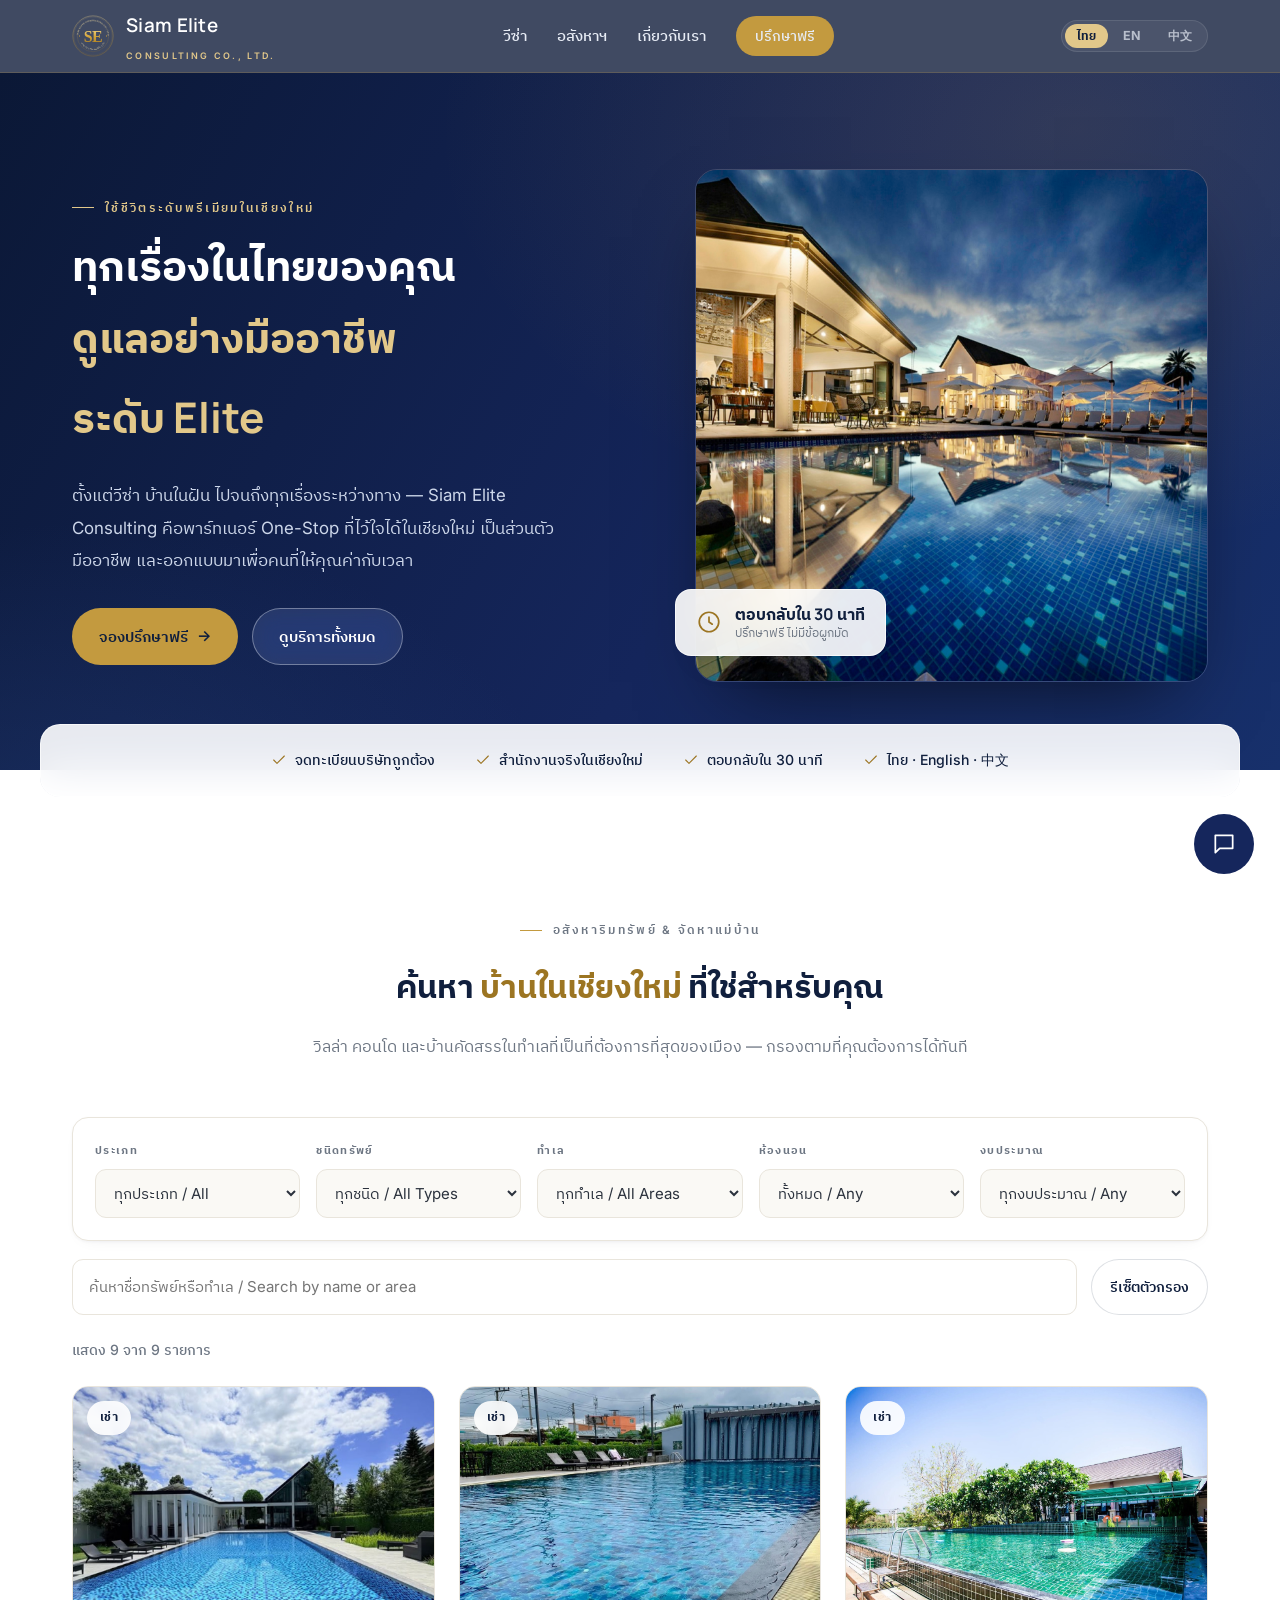
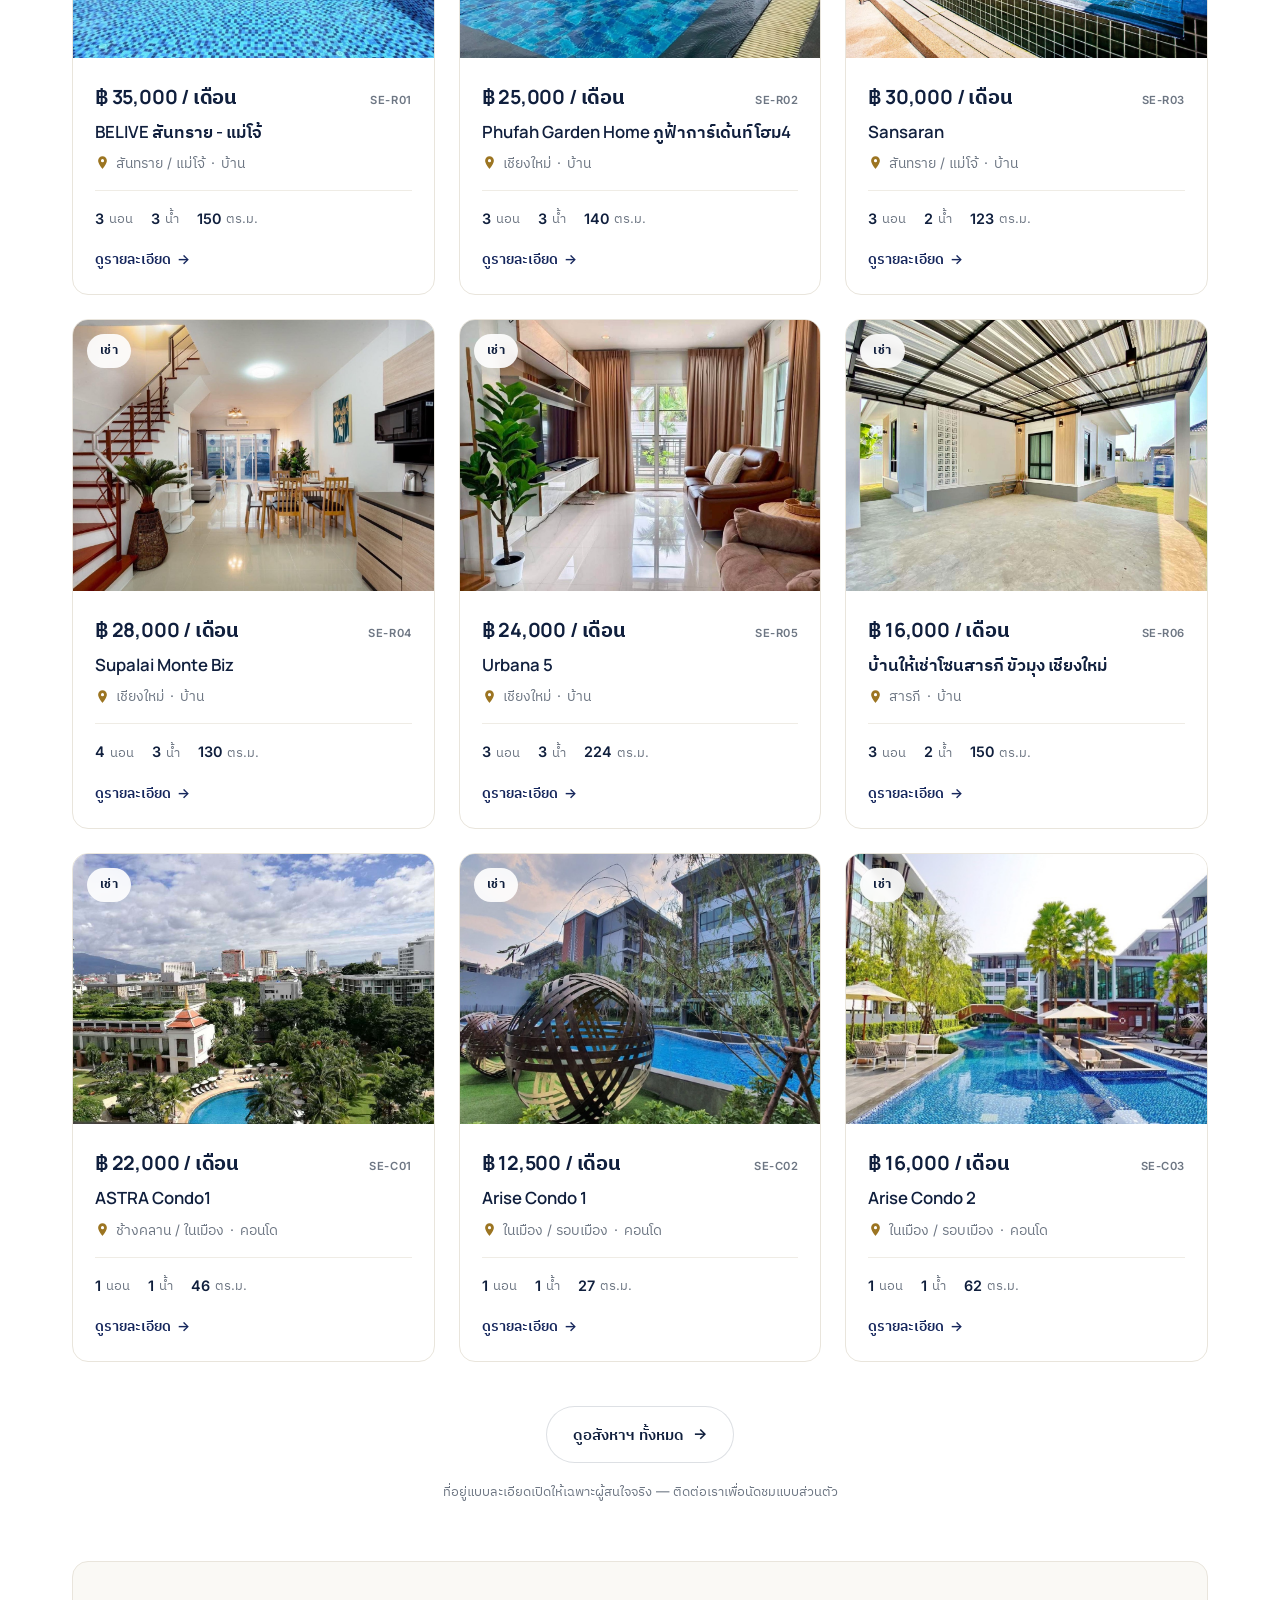
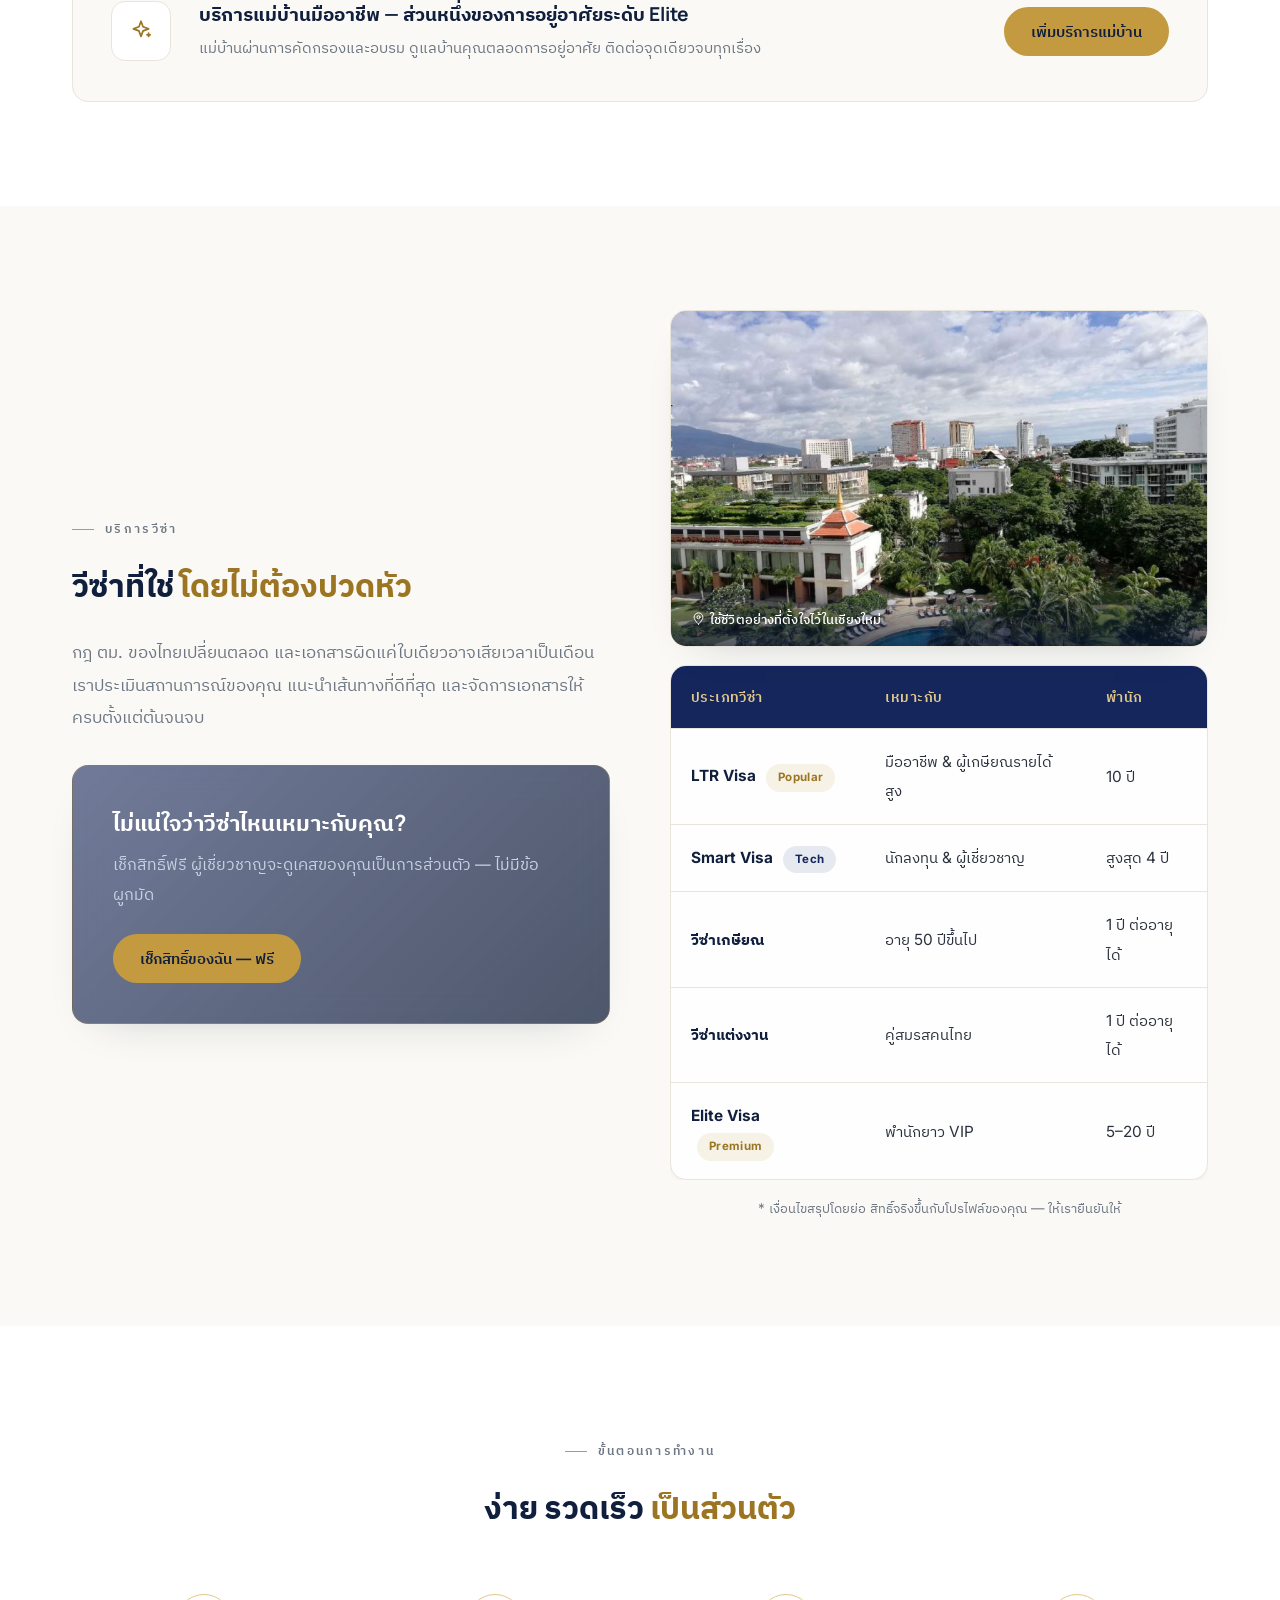
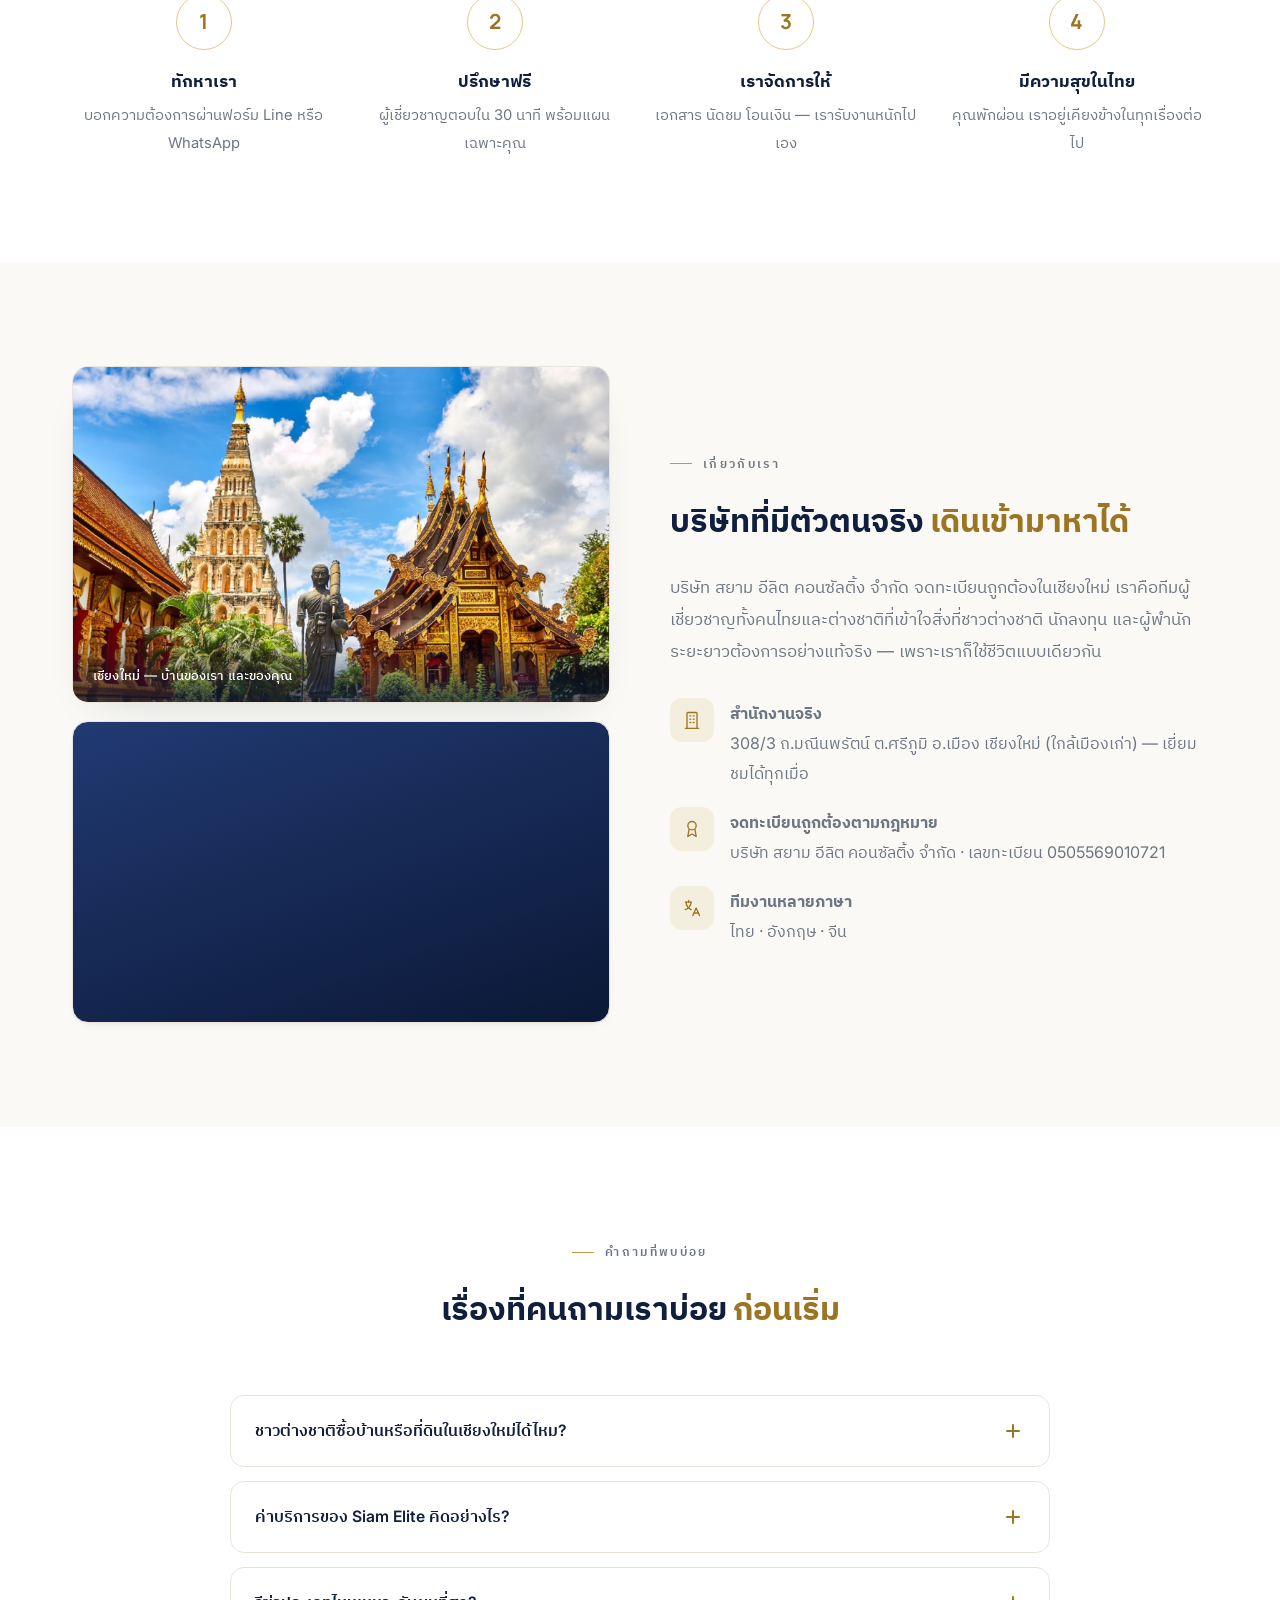
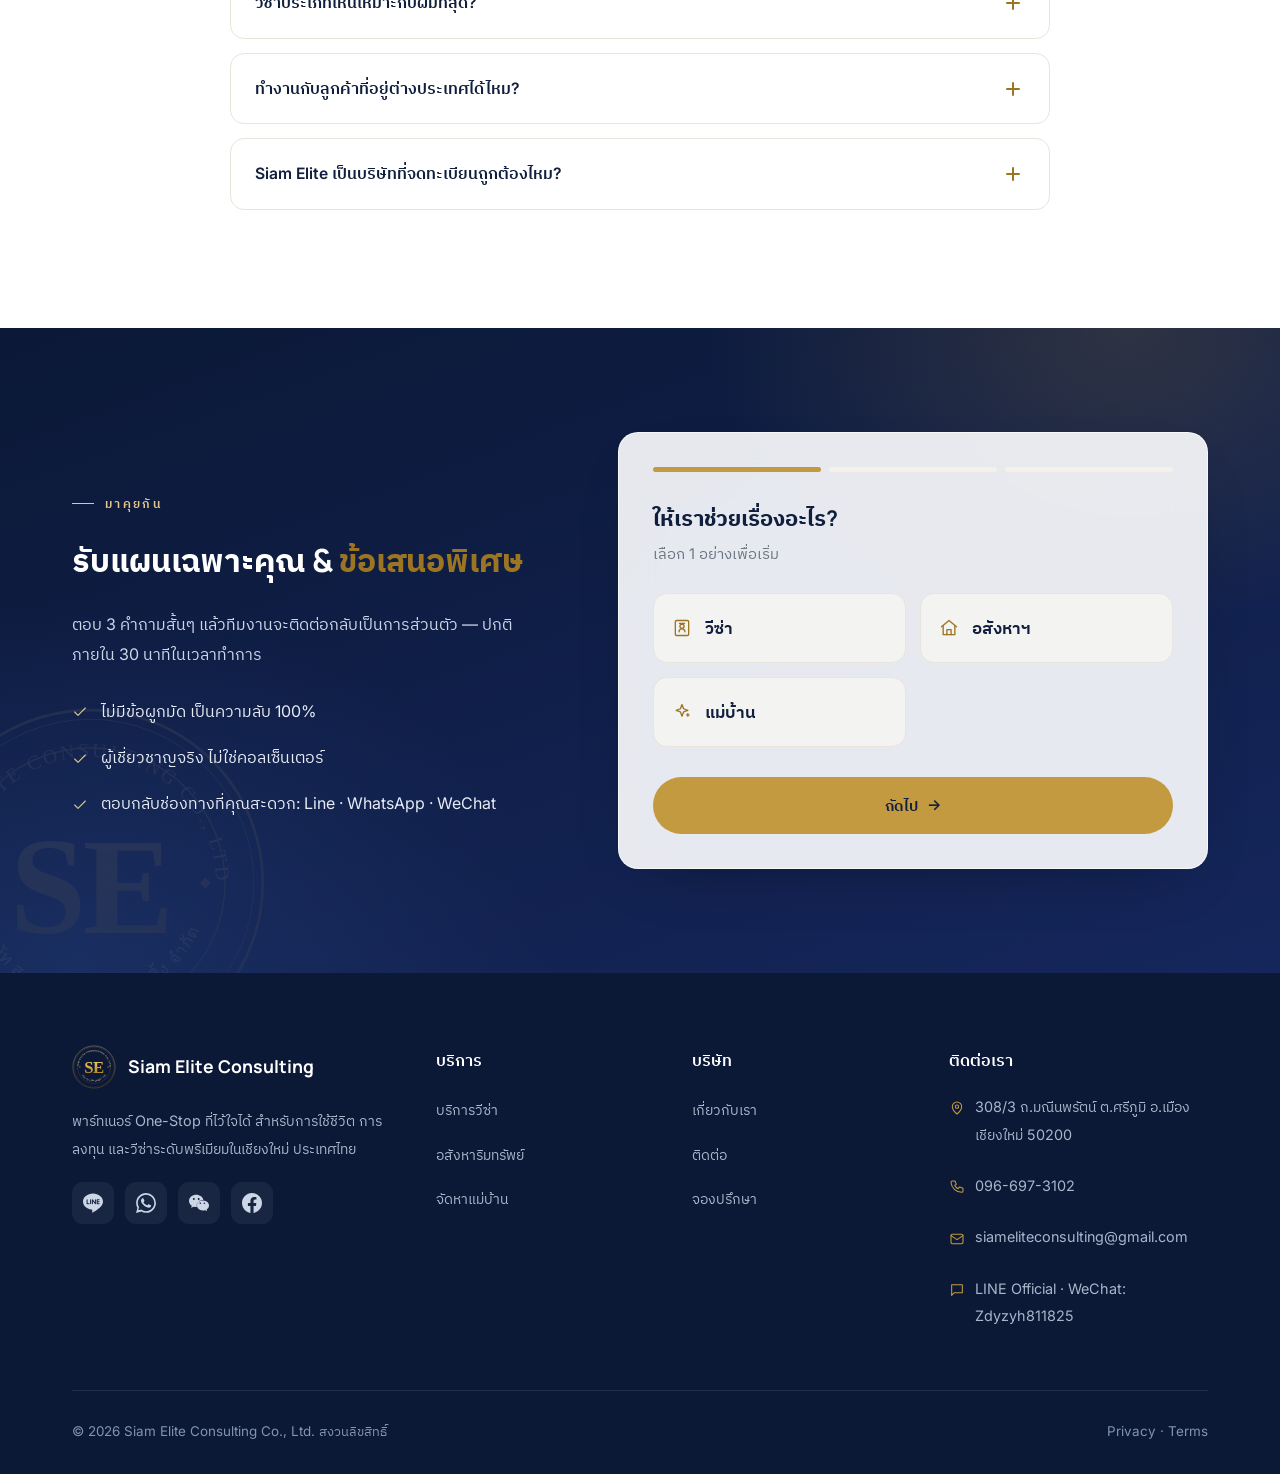
==== commit 81d16d04: "Wire real contact details: WhatsApp → +66 94-775-5746 (separate from phone line), email → siamelitec" ====
--- a/index.html
+++ b/index.html
@@ -35,7 +35,7 @@
   "taxID": "0505569010721",
   "image": "https://siamelite.vercel.app/assets/img/og-cover.jpg",
   "url": "https://siamelite.vercel.app/",
-  "email": "hello@siamelite.co",
+  "email": "siameliteconsulting@gmail.com",
   "areaServed": "Chiang Mai, Thailand",
   "description": "One-stop consulting for visa services, premium property and maid services in Chiang Mai, Thailand.",
   "knowsLanguage": ["th", "en", "zh"],
@@ -478,7 +478,7 @@
           <p><span class="lang-th">ทีมงานได้รับข้อมูลแล้วและจะติดต่อกลับโดยเร็ว หากต้องการคำตอบทันที กดปุ่มด้านล่างได้เลย</span><span class="lang-en">Our team has received your request and will contact you shortly. For an instant reply, tap a button below.</span></p>
           <div class="success-cta">
             <a class="btn btn-gold sm" href="https://lin.ee/P4L8yIj" target="_blank" rel="noopener">LINE</a>
-            <a class="btn btn-outline sm" href="https://wa.me/66966973102" target="_blank" rel="noopener">WhatsApp</a>
+            <a class="btn btn-outline sm" href="https://wa.me/66947755746" target="_blank" rel="noopener">WhatsApp</a>
           </div>
         </div>
       </div>
@@ -495,7 +495,7 @@
         <p><span class="lang-th">พาร์ทเนอร์ One-Stop ที่ไว้ใจได้ สำหรับการใช้ชีวิต การลงทุน และวีซ่าระดับพรีเมียมในเชียงใหม่ ประเทศไทย</span><span class="lang-en">Your trusted one-stop partner for elite living, investment and immigration in Chiang Mai, Thailand.</span></p>
         <div class="foot-social">
           <a href="https://lin.ee/P4L8yIj" target="_blank" rel="noopener" title="LINE" aria-label="LINE"><svg viewBox="0 0 24 24" class="brand-ic" aria-hidden="true"><path d="M19.365 9.863c.349 0 .63.285.63.631 0 .345-.281.63-.63.63H17.61v1.125h1.755c.349 0 .63.283.63.63 0 .344-.281.629-.63.629h-2.386c-.345 0-.627-.285-.627-.629V8.108c0-.345.282-.63.63-.63h2.386c.346 0 .627.285.627.63 0 .349-.281.63-.63.63H17.61v1.125h1.755zm-3.855 3.016c0 .27-.174.51-.432.596-.064.021-.133.031-.199.031-.211 0-.391-.09-.51-.25l-2.443-3.317v2.94c0 .344-.279.629-.631.629-.346 0-.626-.285-.626-.629V8.108c0-.27.173-.51.43-.595.06-.023.136-.033.194-.033.195 0 .375.104.495.254l2.462 3.33V8.108c0-.345.282-.63.63-.63.345 0 .63.285.63.63v4.771zm-5.741 0c0 .344-.282.629-.631.629-.345 0-.627-.285-.627-.629V8.108c0-.345.282-.63.63-.63.346 0 .628.285.628.63v4.771zm-2.466.629H4.917c-.345 0-.63-.285-.63-.629V8.108c0-.345.285-.63.63-.63.348 0 .63.285.63.63v4.141h1.756c.348 0 .629.283.629.63 0 .344-.282.629-.629.629M24 10.314C24 4.943 18.615.572 12 .572S0 4.943 0 10.314c0 4.811 4.27 8.842 10.035 9.608.391.082.923.258 1.058.59.12.301.079.766.038 1.08l-.164 1.02c-.045.301-.24 1.186 1.049.645 1.291-.539 6.916-4.078 9.436-6.975C23.176 14.393 24 12.458 24 10.314"/></svg></a>
-          <a href="https://wa.me/66966973102" target="_blank" rel="noopener" title="WhatsApp" aria-label="WhatsApp"><svg viewBox="0 0 24 24" class="brand-ic" aria-hidden="true"><path d="M.057 24l1.687-6.163a11.867 11.867 0 01-1.587-5.945C.16 5.335 5.495 0 12.05 0a11.817 11.817 0 018.413 3.488 11.824 11.824 0 013.48 8.414c-.003 6.557-5.338 11.892-11.893 11.892a11.9 11.9 0 01-5.688-1.448L.057 24zm6.597-3.807c1.676.995 3.276 1.591 5.392 1.592 5.448 0 9.886-4.434 9.889-9.885.002-5.462-4.415-9.89-9.881-9.892-5.452 0-9.887 4.434-9.889 9.884a9.86 9.86 0 001.51 5.26l-.999 3.648 3.978-1.042zm11.387-5.464c-.074-.124-.272-.198-.57-.347-.297-.149-1.758-.868-2.031-.967-.272-.099-.47-.149-.669.149-.198.297-.767.967-.94 1.165-.173.198-.347.223-.644.074-.297-.149-1.255-.462-2.39-1.475-.883-.788-1.48-1.761-1.653-2.059-.173-.297-.018-.458.13-.606.134-.133.297-.347.446-.521.151-.172.2-.296.3-.495.099-.198.05-.372-.025-.521-.075-.148-.669-1.611-.916-2.206-.242-.579-.487-.501-.669-.51l-.57-.01c-.198 0-.52.074-.792.372-.272.297-1.04 1.016-1.04 2.479 0 1.462 1.065 2.875 1.213 3.074.149.198 2.096 3.2 5.077 4.487.709.306 1.263.489 1.694.626.712.226 1.36.194 1.872.118.571-.085 1.758-.719 2.006-1.413.248-.694.248-1.289.173-1.413z"/></svg></a>
+          <a href="https://wa.me/66947755746" target="_blank" rel="noopener" title="WhatsApp" aria-label="WhatsApp"><svg viewBox="0 0 24 24" class="brand-ic" aria-hidden="true"><path d="M.057 24l1.687-6.163a11.867 11.867 0 01-1.587-5.945C.16 5.335 5.495 0 12.05 0a11.817 11.817 0 018.413 3.488 11.824 11.824 0 013.48 8.414c-.003 6.557-5.338 11.892-11.893 11.892a11.9 11.9 0 01-5.688-1.448L.057 24zm6.597-3.807c1.676.995 3.276 1.591 5.392 1.592 5.448 0 9.886-4.434 9.889-9.885.002-5.462-4.415-9.89-9.881-9.892-5.452 0-9.887 4.434-9.889 9.884a9.86 9.86 0 001.51 5.26l-.999 3.648 3.978-1.042zm11.387-5.464c-.074-.124-.272-.198-.57-.347-.297-.149-1.758-.868-2.031-.967-.272-.099-.47-.149-.669.149-.198.297-.767.967-.94 1.165-.173.198-.347.223-.644.074-.297-.149-1.255-.462-2.39-1.475-.883-.788-1.48-1.761-1.653-2.059-.173-.297-.018-.458.13-.606.134-.133.297-.347.446-.521.151-.172.2-.296.3-.495.099-.198.05-.372-.025-.521-.075-.148-.669-1.611-.916-2.206-.242-.579-.487-.501-.669-.51l-.57-.01c-.198 0-.52.074-.792.372-.272.297-1.04 1.016-1.04 2.479 0 1.462 1.065 2.875 1.213 3.074.149.198 2.096 3.2 5.077 4.487.709.306 1.263.489 1.694.626.712.226 1.36.194 1.872.118.571-.085 1.758-.719 2.006-1.413.248-.694.248-1.289.173-1.413z"/></svg></a>
           <a href="#" onclick="navigator.clipboard&&navigator.clipboard.writeText('Zdyzyh811825');this.textContent='✓';setTimeout(()=>this.textContent='WC',1200);return false;" title="คลิกเพื่อคัดลอก WeChat ID: Zdyzyh811825" aria-label="WeChat"><svg viewBox="0 0 24 24" class="brand-ic" aria-hidden="true"><path d="M8.691 2.188C3.891 2.188 0 5.476 0 9.53c0 2.212 1.17 4.203 3.002 5.55a.59.59 0 0 1 .213.665l-.39 1.48c-.019.07-.048.141-.048.213 0 .163.13.295.29.295a.326.326 0 0 0 .167-.054l1.903-1.114a.864.864 0 0 1 .717-.098 10.16 10.16 0 0 0 2.837.403c.276 0 .543-.027.811-.05-.857-2.578.157-4.972 1.932-6.446 1.703-1.415 3.882-1.98 5.853-1.838-.576-3.583-4.196-6.348-8.596-6.348zM5.785 5.991c.642 0 1.162.529 1.162 1.18a1.17 1.17 0 0 1-1.162 1.178A1.17 1.17 0 0 1 4.623 7.17c0-.651.52-1.18 1.162-1.18zm5.813 0c.642 0 1.162.529 1.162 1.18a1.17 1.17 0 0 1-1.162 1.178 1.17 1.17 0 0 1-1.162-1.178c0-.651.52-1.18 1.162-1.18zm5.34 2.867c-1.797-.052-3.746.512-5.28 1.786-1.72 1.428-2.687 3.72-1.78 6.22.942 2.453 3.666 4.229 6.884 4.229.826 0 1.622-.15 2.361-.42a.72.72 0 0 1 .598.082l1.585.93a.272.272 0 0 0 .14.045c.134 0 .24-.11.24-.246 0-.06-.024-.12-.04-.177l-.325-1.233a.582.582 0 0 1-.024-.156.49.49 0 0 1 .201-.398C23.024 18.48 24 16.82 24 14.98c0-3.21-2.931-5.837-6.656-6.088zm-3.352 2.502c.535 0 .969.44.969.982a.976.976 0 0 1-.969.983.976.976 0 0 1-.969-.983c0-.542.434-.982.97-.982zm4.844 0c.535 0 .969.44.969.982a.976.976 0 0 1-.969.983.975.975 0 0 1-.968-.983c0-.542.433-.982.968-.982z"/></svg></a>
           <a href="https://www.facebook.com/siameliteconsulting" target="_blank" rel="noopener" title="Facebook" aria-label="Facebook"><svg viewBox="0 0 24 24" class="brand-ic" aria-hidden="true"><path d="M24 12.073c0-6.627-5.373-12-12-12s-12 5.373-12 12c0 5.99 4.388 10.954 10.125 11.854v-8.385H7.078v-3.47h3.047V9.43c0-3.007 1.792-4.669 4.533-4.669 1.312 0 2.686.235 2.686.235v2.953H15.83c-1.491 0-1.956.925-1.956 1.874v2.25h3.328l-.532 3.47h-2.796v8.385C19.612 23.027 24 18.062 24 12.073z"/></svg></a>
         </div>
@@ -521,7 +521,7 @@
         <ul class="foot-contact">
           <li><span class="ic"><svg viewBox="0 0 24 24" class="svic sm" aria-hidden="true"><path d="M12 21s7-6.2 7-11a7 7 0 0 0-14 0c0 4.8 7 11 7 11z"/><circle cx="12" cy="10" r="2.5"/></svg></span> <span><span class="lang-th">308/3 ถ.มณีนพรัตน์ ต.ศรีภูมิ อ.เมือง เชียงใหม่ 50200</span><span class="lang-en">308/3 Manee Nopparat Rd, Si Phum, Mueang, Chiang Mai 50200</span></span></li>
           <li><span class="ic"><svg viewBox="0 0 24 24" class="svic sm" aria-hidden="true"><path d="M5 3h4l2 5-2.5 1.5a11 11 0 0 0 5 5L16 12l5 2v4a2 2 0 0 1-2 2A16 16 0 0 1 3 5a2 2 0 0 1 2-2z"/></svg></span> <a href="tel:+66966973102">096-697-3102</a></li>
-          <li><span class="ic"><svg viewBox="0 0 24 24" class="svic sm" aria-hidden="true"><rect x="3" y="5" width="18" height="14" rx="2"/><path d="m3 7 9 6 9-6"/></svg></span> <a href="mailto:hello@siamelite.co">hello@siamelite.co</a></li>
+          <li><span class="ic"><svg viewBox="0 0 24 24" class="svic sm" aria-hidden="true"><rect x="3" y="5" width="18" height="14" rx="2"/><path d="m3 7 9 6 9-6"/></svg></span> <a href="mailto:siameliteconsulting@gmail.com">siameliteconsulting@gmail.com</a></li>
           <li><span class="ic"><svg viewBox="0 0 24 24" class="svic sm" aria-hidden="true"><path d="M4 4h16v12H8l-4 4z"/></svg></span> <span>LINE Official · WeChat: Zdyzyh811825</span></li>
         </ul>
       </div>
@@ -543,10 +543,10 @@
 <div class="fab" id="fab">
   <div class="fab-menu">
     <a class="fab-item" href="https://lin.ee/P4L8yIj" target="_blank" rel="noopener"><span class="ci line"><svg viewBox="0 0 24 24" class="brand-ic" aria-hidden="true"><path d="M19.365 9.863c.349 0 .63.285.63.631 0 .345-.281.63-.63.63H17.61v1.125h1.755c.349 0 .63.283.63.63 0 .344-.281.629-.63.629h-2.386c-.345 0-.627-.285-.627-.629V8.108c0-.345.282-.63.63-.63h2.386c.346 0 .627.285.627.63 0 .349-.281.63-.63.63H17.61v1.125h1.755zm-3.855 3.016c0 .27-.174.51-.432.596-.064.021-.133.031-.199.031-.211 0-.391-.09-.51-.25l-2.443-3.317v2.94c0 .344-.279.629-.631.629-.346 0-.626-.285-.626-.629V8.108c0-.27.173-.51.43-.595.06-.023.136-.033.194-.033.195 0 .375.104.495.254l2.462 3.33V8.108c0-.345.282-.63.63-.63.345 0 .63.285.63.63v4.771zm-5.741 0c0 .344-.282.629-.631.629-.345 0-.627-.285-.627-.629V8.108c0-.345.282-.63.63-.63.346 0 .628.285.628.63v4.771zm-2.466.629H4.917c-.345 0-.63-.285-.63-.629V8.108c0-.345.285-.63.63-.63.348 0 .63.285.63.63v4.141h1.756c.348 0 .629.283.629.63 0 .344-.282.629-.629.629M24 10.314C24 4.943 18.615.572 12 .572S0 4.943 0 10.314c0 4.811 4.27 8.842 10.035 9.608.391.082.923.258 1.058.59.12.301.079.766.038 1.08l-.164 1.02c-.045.301-.24 1.186 1.049.645 1.291-.539 6.916-4.078 9.436-6.975C23.176 14.393 24 12.458 24 10.314"/></svg></span> LINE Official Account</a>
-    <a class="fab-item" href="https://wa.me/66966973102" target="_blank" rel="noopener"><span class="ci wa"><svg viewBox="0 0 24 24" class="brand-ic" aria-hidden="true"><path d="M.057 24l1.687-6.163a11.867 11.867 0 01-1.587-5.945C.16 5.335 5.495 0 12.05 0a11.817 11.817 0 018.413 3.488 11.824 11.824 0 013.48 8.414c-.003 6.557-5.338 11.892-11.893 11.892a11.9 11.9 0 01-5.688-1.448L.057 24zm6.597-3.807c1.676.995 3.276 1.591 5.392 1.592 5.448 0 9.886-4.434 9.889-9.885.002-5.462-4.415-9.89-9.881-9.892-5.452 0-9.887 4.434-9.889 9.884a9.86 9.86 0 001.51 5.26l-.999 3.648 3.978-1.042zm11.387-5.464c-.074-.124-.272-.198-.57-.347-.297-.149-1.758-.868-2.031-.967-.272-.099-.47-.149-.669.149-.198.297-.767.967-.94 1.165-.173.198-.347.223-.644.074-.297-.149-1.255-.462-2.39-1.475-.883-.788-1.48-1.761-1.653-2.059-.173-.297-.018-.458.13-.606.134-.133.297-.347.446-.521.151-.172.2-.296.3-.495.099-.198.05-.372-.025-.521-.075-.148-.669-1.611-.916-2.206-.242-.579-.487-.501-.669-.51l-.57-.01c-.198 0-.52.074-.792.372-.272.297-1.04 1.016-1.04 2.479 0 1.462 1.065 2.875 1.213 3.074.149.198 2.096 3.2 5.077 4.487.709.306 1.263.489 1.694.626.712.226 1.36.194 1.872.118.571-.085 1.758-.719 2.006-1.413.248-.694.248-1.289.173-1.413z"/></svg></span> WhatsApp</a>
+    <a class="fab-item" href="https://wa.me/66947755746" target="_blank" rel="noopener"><span class="ci wa"><svg viewBox="0 0 24 24" class="brand-ic" aria-hidden="true"><path d="M.057 24l1.687-6.163a11.867 11.867 0 01-1.587-5.945C.16 5.335 5.495 0 12.05 0a11.817 11.817 0 018.413 3.488 11.824 11.824 0 013.48 8.414c-.003 6.557-5.338 11.892-11.893 11.892a11.9 11.9 0 01-5.688-1.448L.057 24zm6.597-3.807c1.676.995 3.276 1.591 5.392 1.592 5.448 0 9.886-4.434 9.889-9.885.002-5.462-4.415-9.89-9.881-9.892-5.452 0-9.887 4.434-9.889 9.884a9.86 9.86 0 001.51 5.26l-.999 3.648 3.978-1.042zm11.387-5.464c-.074-.124-.272-.198-.57-.347-.297-.149-1.758-.868-2.031-.967-.272-.099-.47-.149-.669.149-.198.297-.767.967-.94 1.165-.173.198-.347.223-.644.074-.297-.149-1.255-.462-2.39-1.475-.883-.788-1.48-1.761-1.653-2.059-.173-.297-.018-.458.13-.606.134-.133.297-.347.446-.521.151-.172.2-.296.3-.495.099-.198.05-.372-.025-.521-.075-.148-.669-1.611-.916-2.206-.242-.579-.487-.501-.669-.51l-.57-.01c-.198 0-.52.074-.792.372-.272.297-1.04 1.016-1.04 2.479 0 1.462 1.065 2.875 1.213 3.074.149.198 2.096 3.2 5.077 4.487.709.306 1.263.489 1.694.626.712.226 1.36.194 1.872.118.571-.085 1.758-.719 2.006-1.413.248-.694.248-1.289.173-1.413z"/></svg></span> WhatsApp</a>
     <a class="fab-item" href="#" onclick="navigator.clipboard&&navigator.clipboard.writeText('Zdyzyh811825');return false;" title="คลิกเพื่อคัดลอก WeChat ID"><span class="ci wc"><svg viewBox="0 0 24 24" class="brand-ic" aria-hidden="true"><path d="M8.691 2.188C3.891 2.188 0 5.476 0 9.53c0 2.212 1.17 4.203 3.002 5.55a.59.59 0 0 1 .213.665l-.39 1.48c-.019.07-.048.141-.048.213 0 .163.13.295.29.295a.326.326 0 0 0 .167-.054l1.903-1.114a.864.864 0 0 1 .717-.098 10.16 10.16 0 0 0 2.837.403c.276 0 .543-.027.811-.05-.857-2.578.157-4.972 1.932-6.446 1.703-1.415 3.882-1.98 5.853-1.838-.576-3.583-4.196-6.348-8.596-6.348zM5.785 5.991c.642 0 1.162.529 1.162 1.18a1.17 1.17 0 0 1-1.162 1.178A1.17 1.17 0 0 1 4.623 7.17c0-.651.52-1.18 1.162-1.18zm5.813 0c.642 0 1.162.529 1.162 1.18a1.17 1.17 0 0 1-1.162 1.178 1.17 1.17 0 0 1-1.162-1.178c0-.651.52-1.18 1.162-1.18zm5.34 2.867c-1.797-.052-3.746.512-5.28 1.786-1.72 1.428-2.687 3.72-1.78 6.22.942 2.453 3.666 4.229 6.884 4.229.826 0 1.622-.15 2.361-.42a.72.72 0 0 1 .598.082l1.585.93a.272.272 0 0 0 .14.045c.134 0 .24-.11.24-.246 0-.06-.024-.12-.04-.177l-.325-1.233a.582.582 0 0 1-.024-.156.49.49 0 0 1 .201-.398C23.024 18.48 24 16.82 24 14.98c0-3.21-2.931-5.837-6.656-6.088zm-3.352 2.502c.535 0 .969.44.969.982a.976.976 0 0 1-.969.983.976.976 0 0 1-.969-.983c0-.542.434-.982.97-.982zm4.844 0c.535 0 .969.44.969.982a.976.976 0 0 1-.969.983.975.975 0 0 1-.968-.983c0-.542.433-.982.968-.982z"/></svg></span> WeChat: Zdyzyh811825</a>
     <a class="fab-item" href="tel:+66966973102"><span class="ci tel"><svg viewBox="0 0 24 24" class="brand-ic" aria-hidden="true"><path d="M6.6 2.5a1.4 1.4 0 0 0-1.8-.4C3.6 2.8 2 4.1 2 5.6 2 13.5 10.5 22 18.4 22c1.5 0 2.8-1.6 3.5-2.8a1.4 1.4 0 0 0-.4-1.8l-2.6-2a1.4 1.4 0 0 0-1.8 0l-1 .8a12 12 0 0 1-4.4-4.4l.8-1a1.4 1.4 0 0 0 0-1.8z"/></svg></span> <span class="lang-th">โทรหาเรา</span><span class="lang-en">Call us</span></a>
-    <a class="fab-item" href="mailto:hello@siamelite.co"><span class="ci mail"><svg viewBox="0 0 24 24" class="brand-ic" aria-hidden="true"><path d="M3 5h18a1 1 0 0 1 1 1v12a1 1 0 0 1-1 1H3a1 1 0 0 1-1-1V6a1 1 0 0 1 1-1zm9 7 8-5H4z"/></svg></span> Email</a>
+    <a class="fab-item" href="mailto:siameliteconsulting@gmail.com"><span class="ci mail"><svg viewBox="0 0 24 24" class="brand-ic" aria-hidden="true"><path d="M3 5h18a1 1 0 0 1 1 1v12a1 1 0 0 1-1 1H3a1 1 0 0 1-1-1V6a1 1 0 0 1 1-1zm9 7 8-5H4z"/></svg></span> Email</a>
   </div>
   <button class="fab-toggle" id="fabToggle" aria-label="Contact us"><span class="ping"></span><svg viewBox="0 0 24 24" class="svic lg" aria-hidden="true"><path d="M4 4h16v12H8l-4 4z"/></svg></button>
 </div>
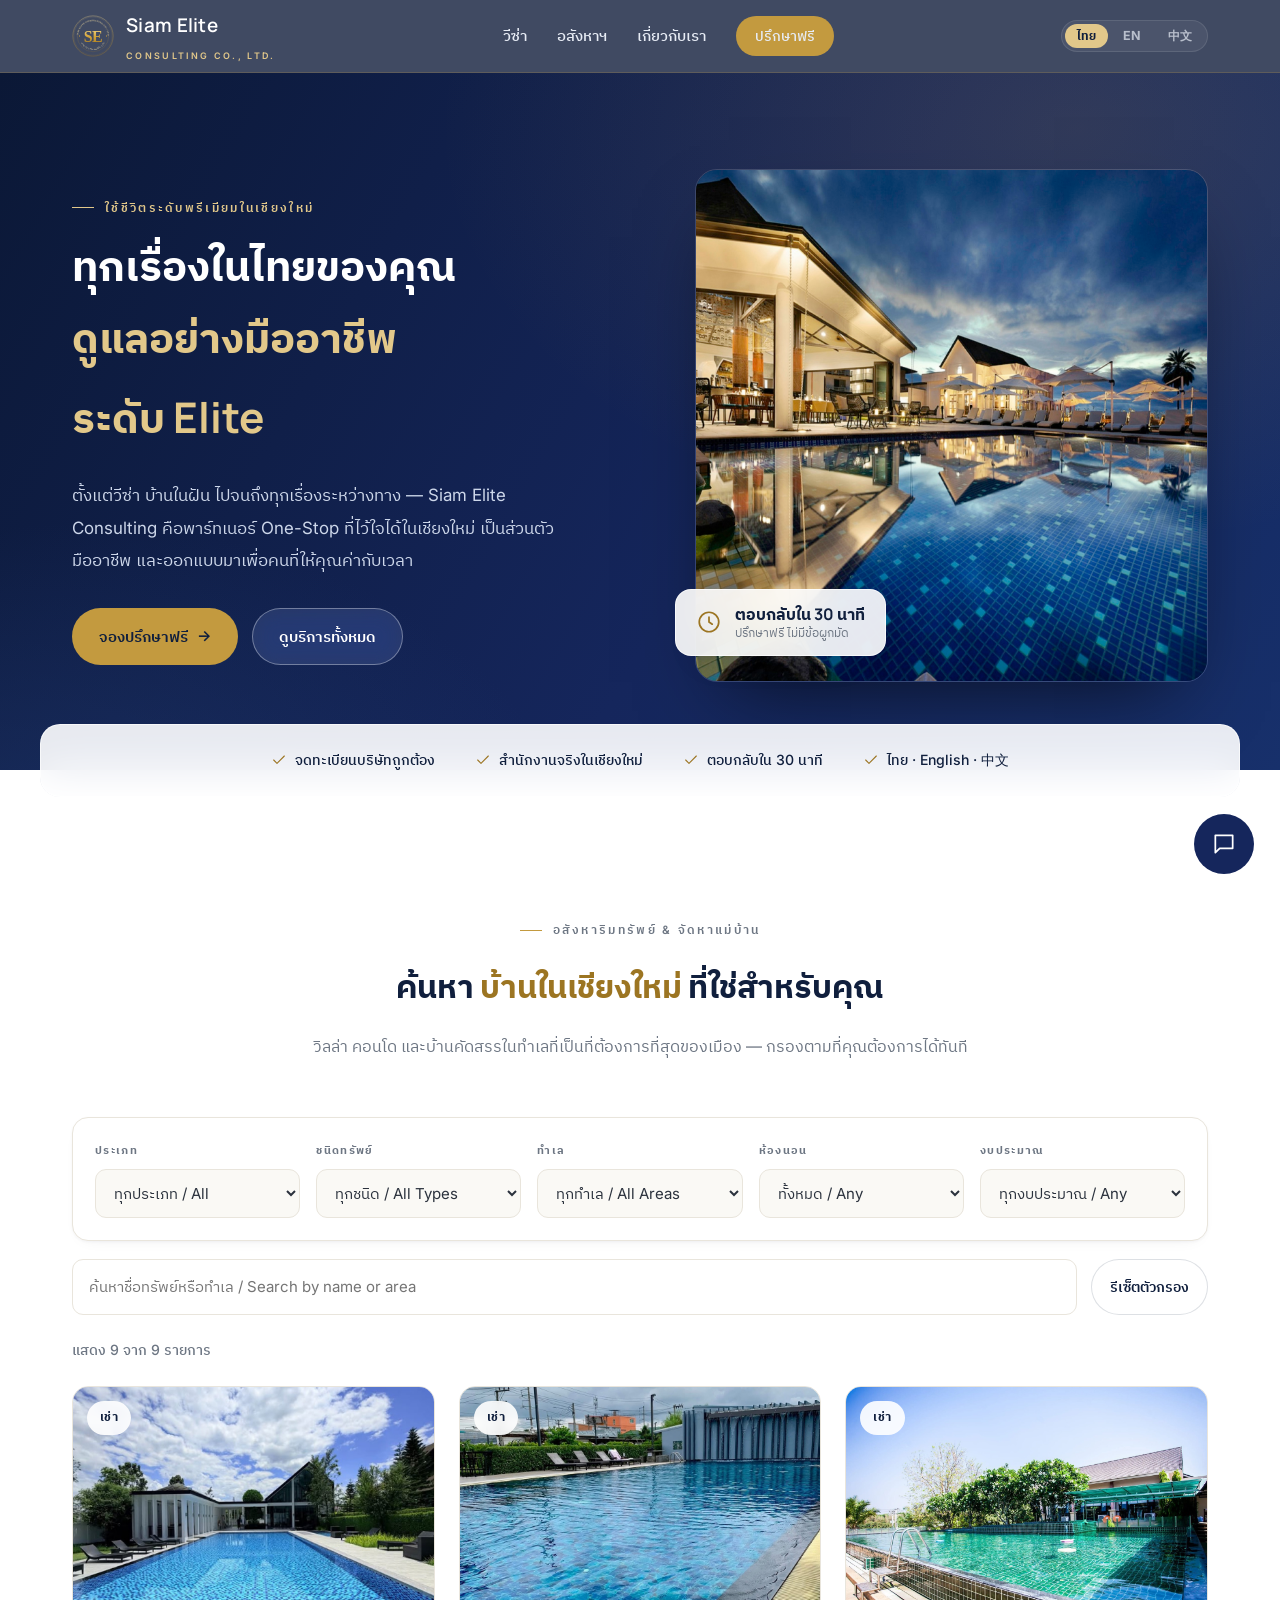
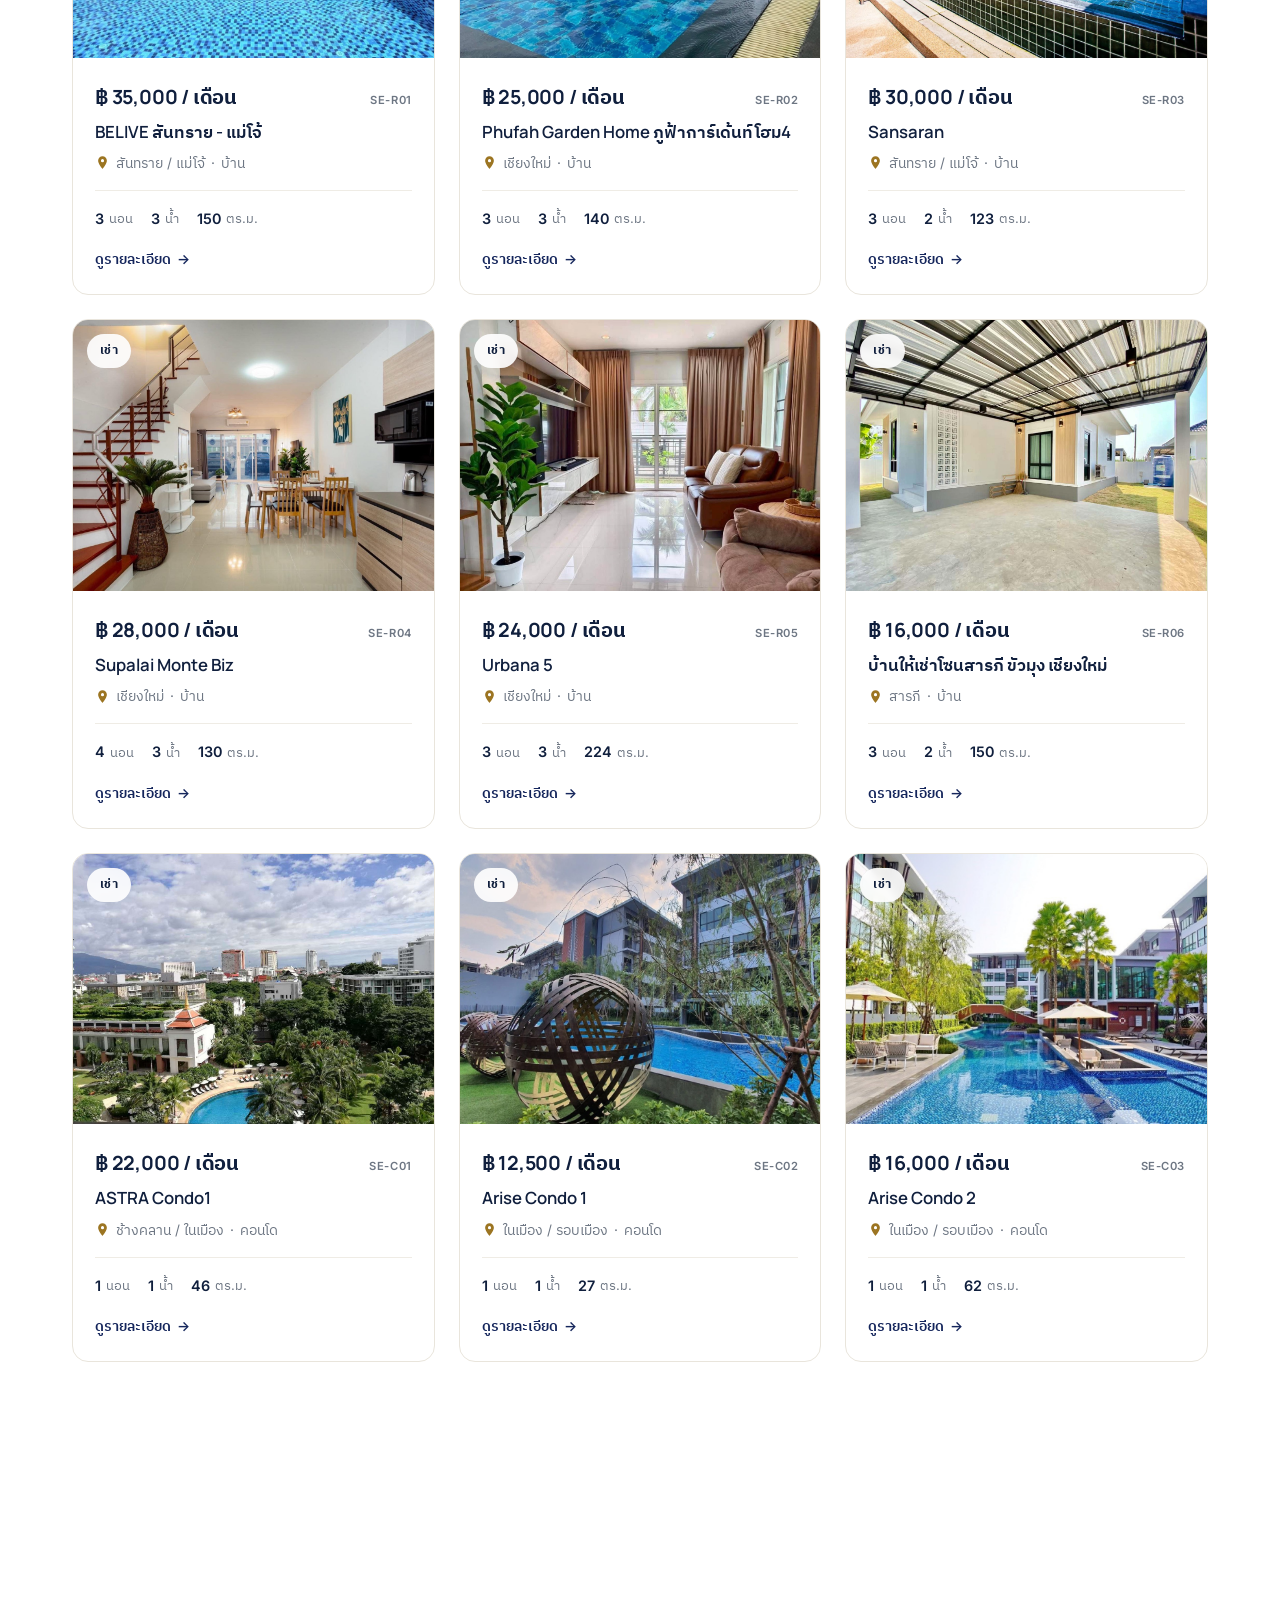
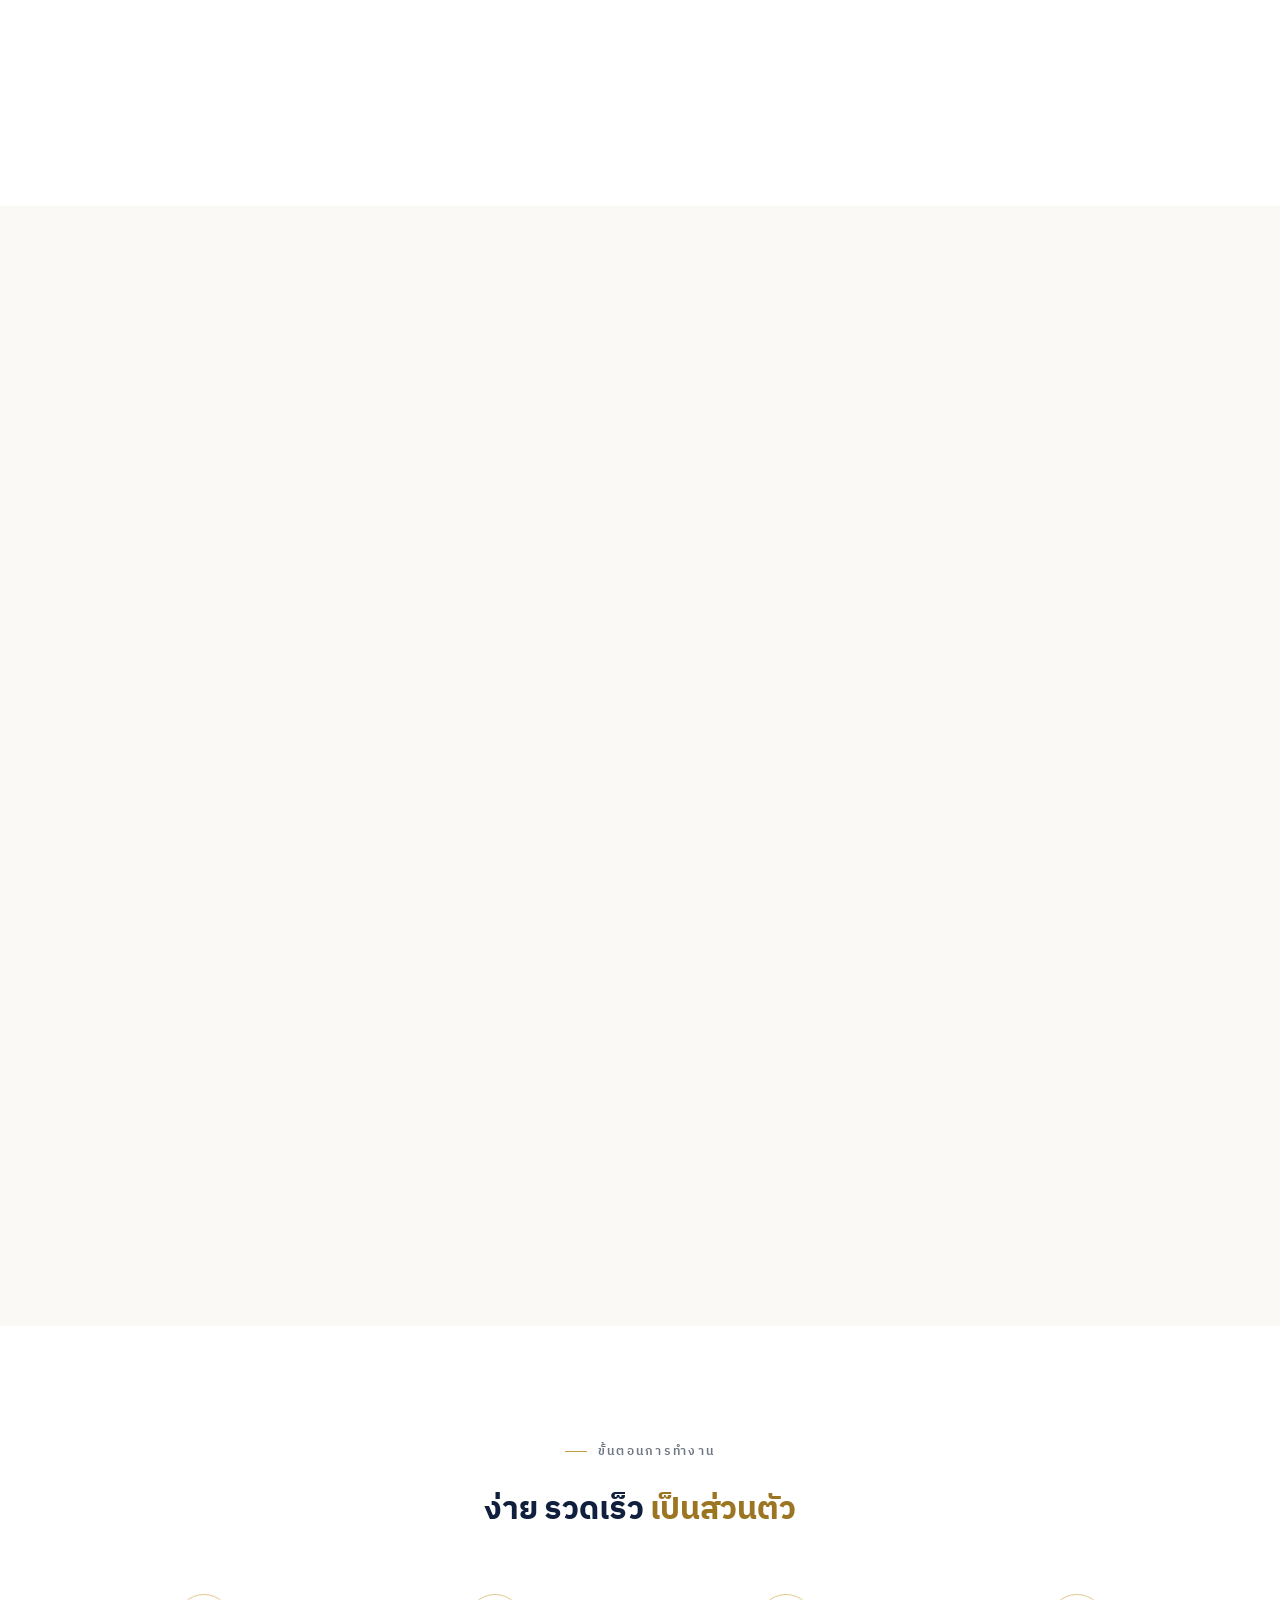
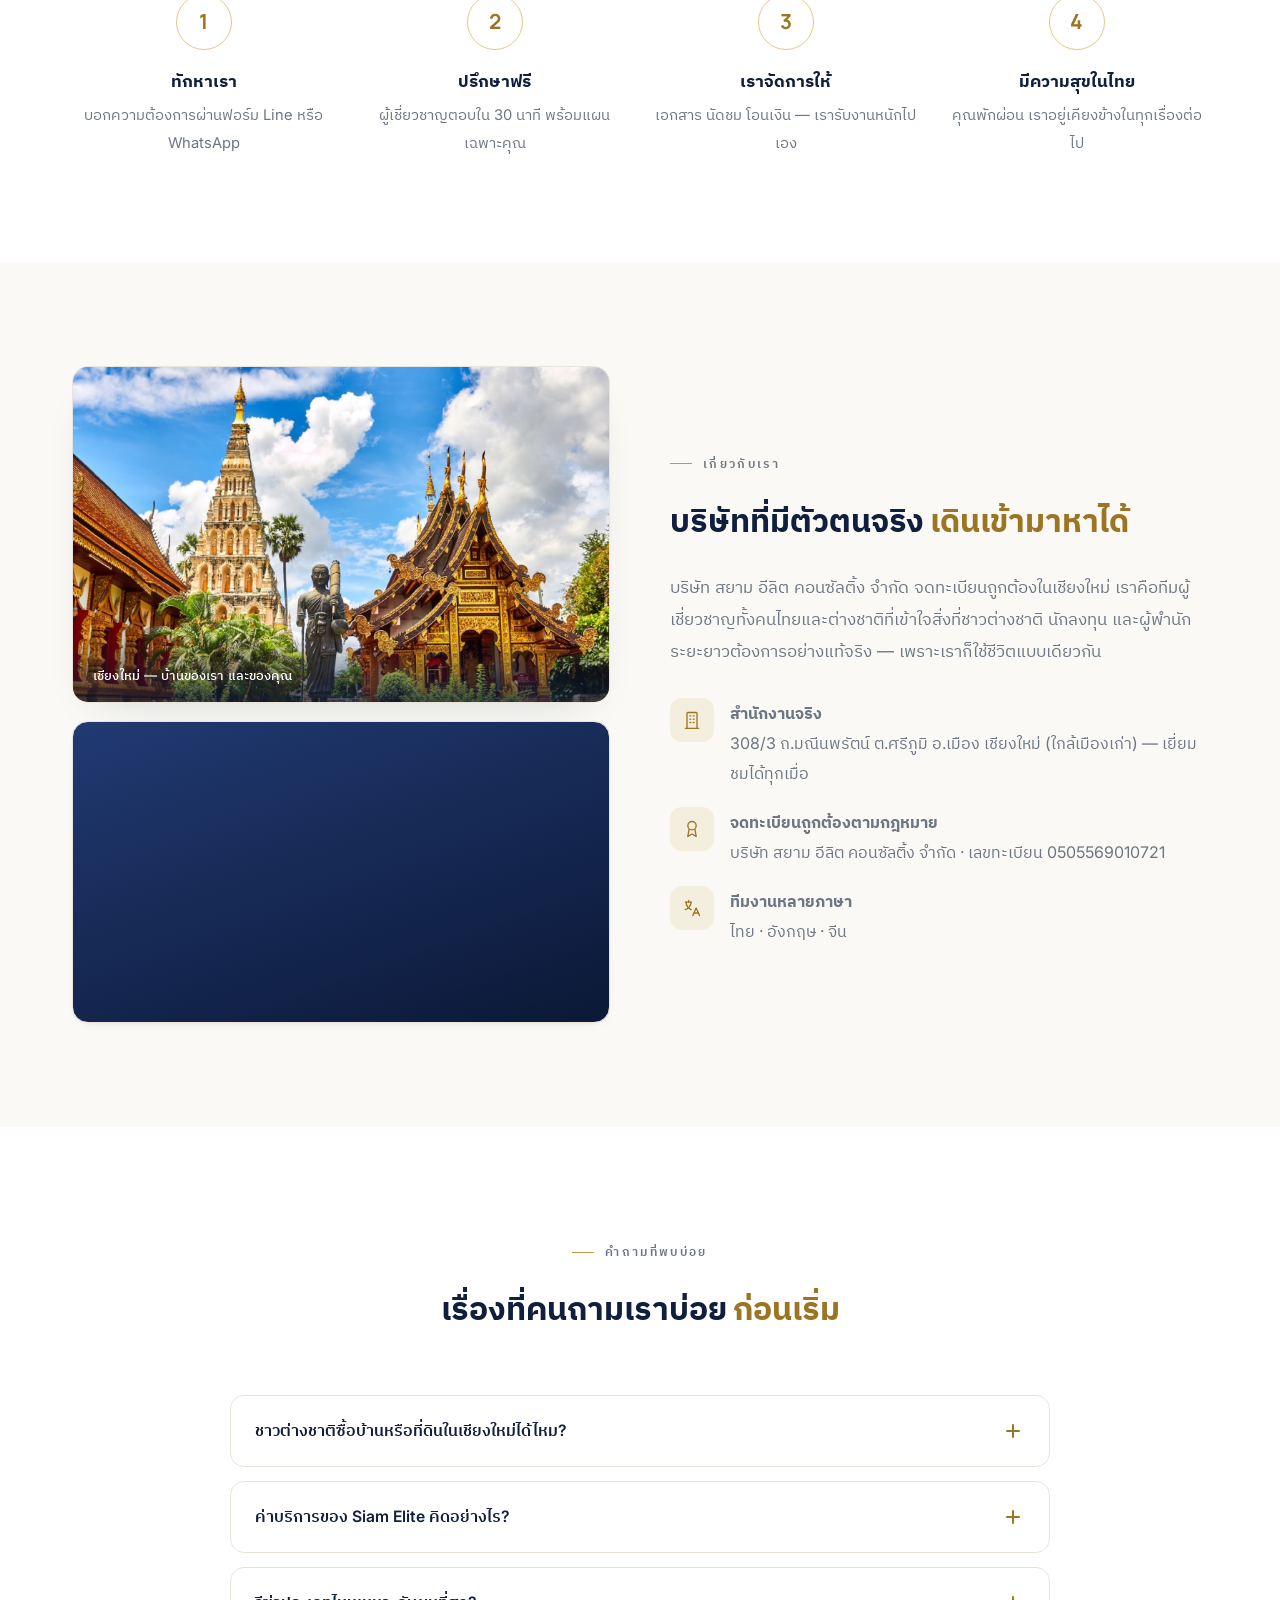
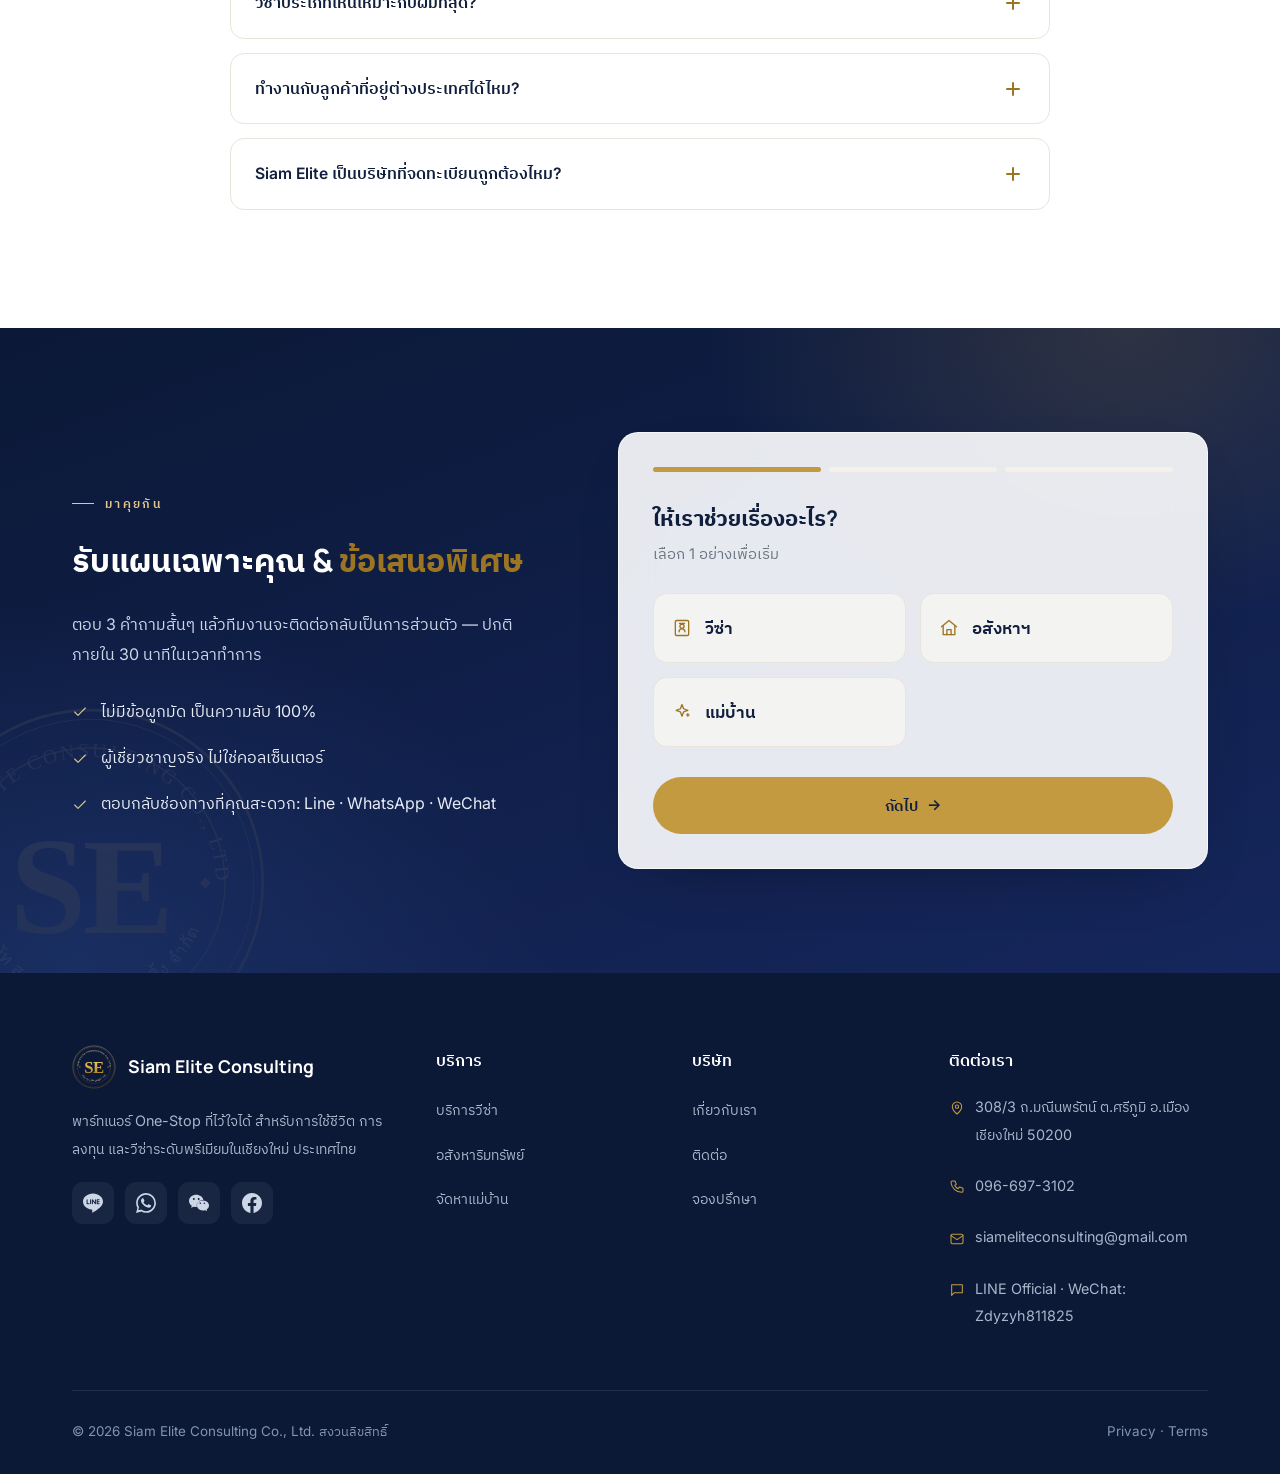
==== commit 82fc6d88: "Release v1.0.0: add property price sort; fix leftover Buy filter on properties page; production hard" ====
--- a/index.html
+++ b/index.html
@@ -21,6 +21,8 @@
 <meta name="twitter:description" content="Your trusted one-stop partner in Chiang Mai for visa, property and maid services.">
 <meta name="twitter:image" content="https://siamelite.vercel.app/assets/img/og-cover.jpg">
 <link rel="icon" href="assets/img/logo-gold.svg">
+<meta name="theme-color" content="#0b1836">
+<link rel="apple-touch-icon" href="assets/img/apple-touch-icon.png">
 <link rel="preconnect" href="https://fonts.googleapis.com">
 <link rel="preconnect" href="https://fonts.gstatic.com" crossorigin>
 <link href="https://fonts.googleapis.com/css2?family=Manrope:wght@500;600;700;800&family=Inter:wght@400;500;600;700&family=IBM+Plex+Sans+Thai:wght@400;500;600;700&display=swap" rel="stylesheet">
--- a/assets/css/styles.css
+++ b/assets/css/styles.css
@@ -185,22 +185,7 @@
 .hero-badge .svic{width:26px;height:26px;color:var(--gold-600);flex:none}
 .hero-badge b{display:block;font-family:var(--serif);font-size:1rem;color:var(--navy-ink);line-height:1.25}
 .hero-badge small{display:block;font-size:.75rem;color:var(--muted);line-height:1.35}
-.hero-card{
-  background:var(--glass-light-bg);backdrop-filter:var(--glass-blur);-webkit-backdrop-filter:var(--glass-blur);
-  border:1px solid var(--glass-light-border);border-radius:20px;padding:30px;
-  box-shadow:0 24px 60px -34px rgba(0,0,0,.4);position:relative
-}
-.hero-card h3{color:var(--navy-ink);font-size:var(--fs-h3);margin-bottom:6px}
-.hero-card p.sub{color:var(--muted);font-size:.9rem;margin-bottom:22px}
-.pillrow{display:flex;flex-direction:column;gap:13px}
-.pillrow .pill{
-  display:flex;align-items:center;gap:15px;
-  background:rgba(255,255,255,.5);backdrop-filter:blur(6px);-webkit-backdrop-filter:blur(6px);
-  border:1px solid rgba(255,255,255,.7);padding:13px 16px;border-radius:13px;color:var(--navy-ink);font-size:.95rem;font-weight:500;transition:.2s
-}
-.pillrow .pill:hover{border-color:var(--gold);background:rgba(255,255,255,.8)}
-.pillrow .pill .ic{width:40px;height:40px;border-radius:11px;background:var(--gold-soft);display:grid;place-items:center;color:var(--gold-600);flex:none}
-@media(max-width:960px){.hero{padding:56px 0 64px}.hero .container{grid-template-columns:1fr;gap:40px;align-items:start}.hero-card,.hero-media{max-width:520px;margin:0}}
+@media(max-width:960px){.hero{padding:56px 0 64px}.hero .container{grid-template-columns:1fr;gap:40px;align-items:start}.hero-media{max-width:520px;margin:0}}
 @media(max-width:560px){.hero-badge{left:12px;bottom:12px;padding:11px 16px;gap:11px}.hero-badge .svic{width:22px;height:22px}}
 
 /* ---------- Page intro band (dedicated sub-pages, e.g. properties.html) ---------- */
@@ -281,6 +266,9 @@
   background:#fff;color:var(--ink);transition:border-color .2s
 }
 .filters-search input:focus{outline:none;border-color:var(--gold)}
+.filters-search select{padding:13px 16px;border:1px solid var(--line);border-radius:11px;font-family:var(--sans);font-size:.94rem;background:#fff;color:var(--ink);cursor:pointer;transition:border-color .2s}
+.filters-search select:focus{outline:none;border-color:var(--gold)}
+@media(max-width:560px){.filters-search select{flex:1;min-width:100%}}
 .prop-meta{margin-bottom:22px;font-size:.88rem;color:var(--muted);font-weight:500}
 .prop-empty{text-align:center;padding:64px 24px;color:var(--muted);font-size:1rem;border:1.5px dashed var(--line);border-radius:var(--radius);background:rgba(250,248,243,.6)}
 .prop-grid{display:grid;grid-template-columns:repeat(3,1fr);gap:24px}
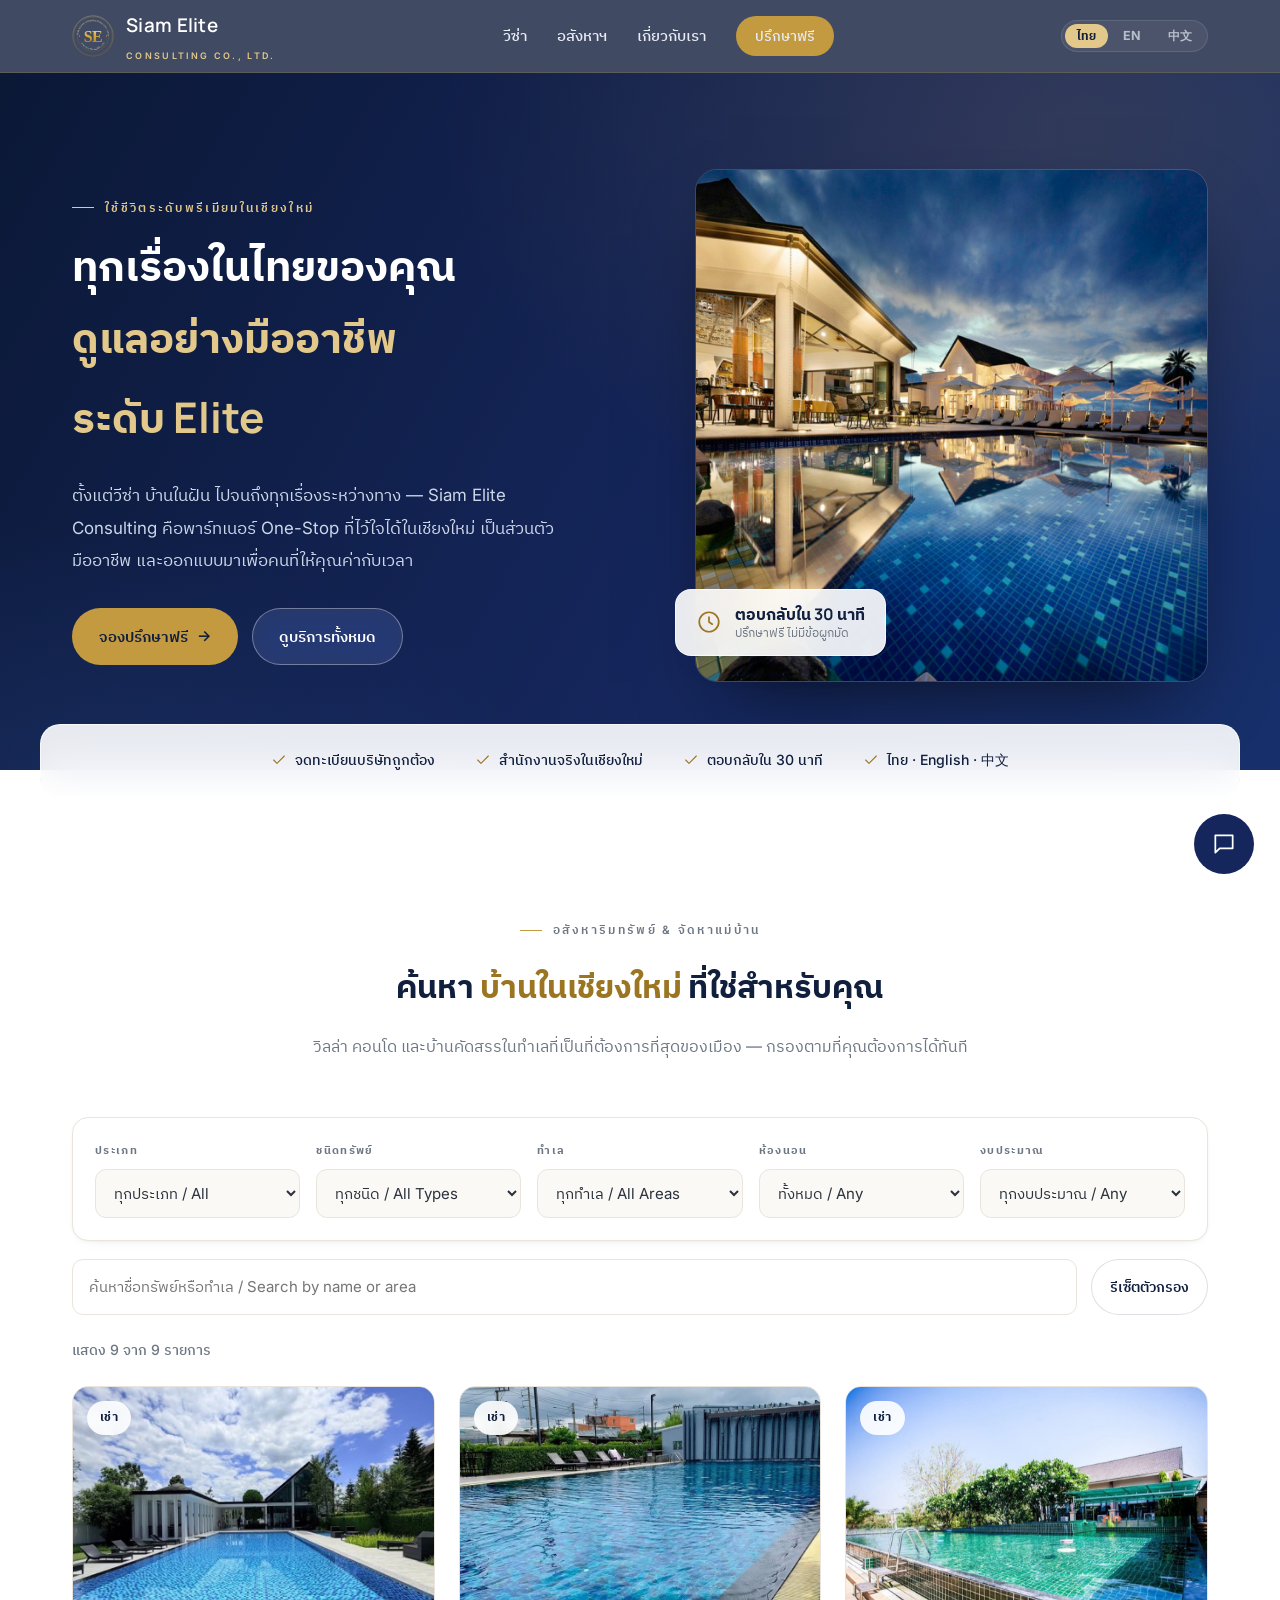
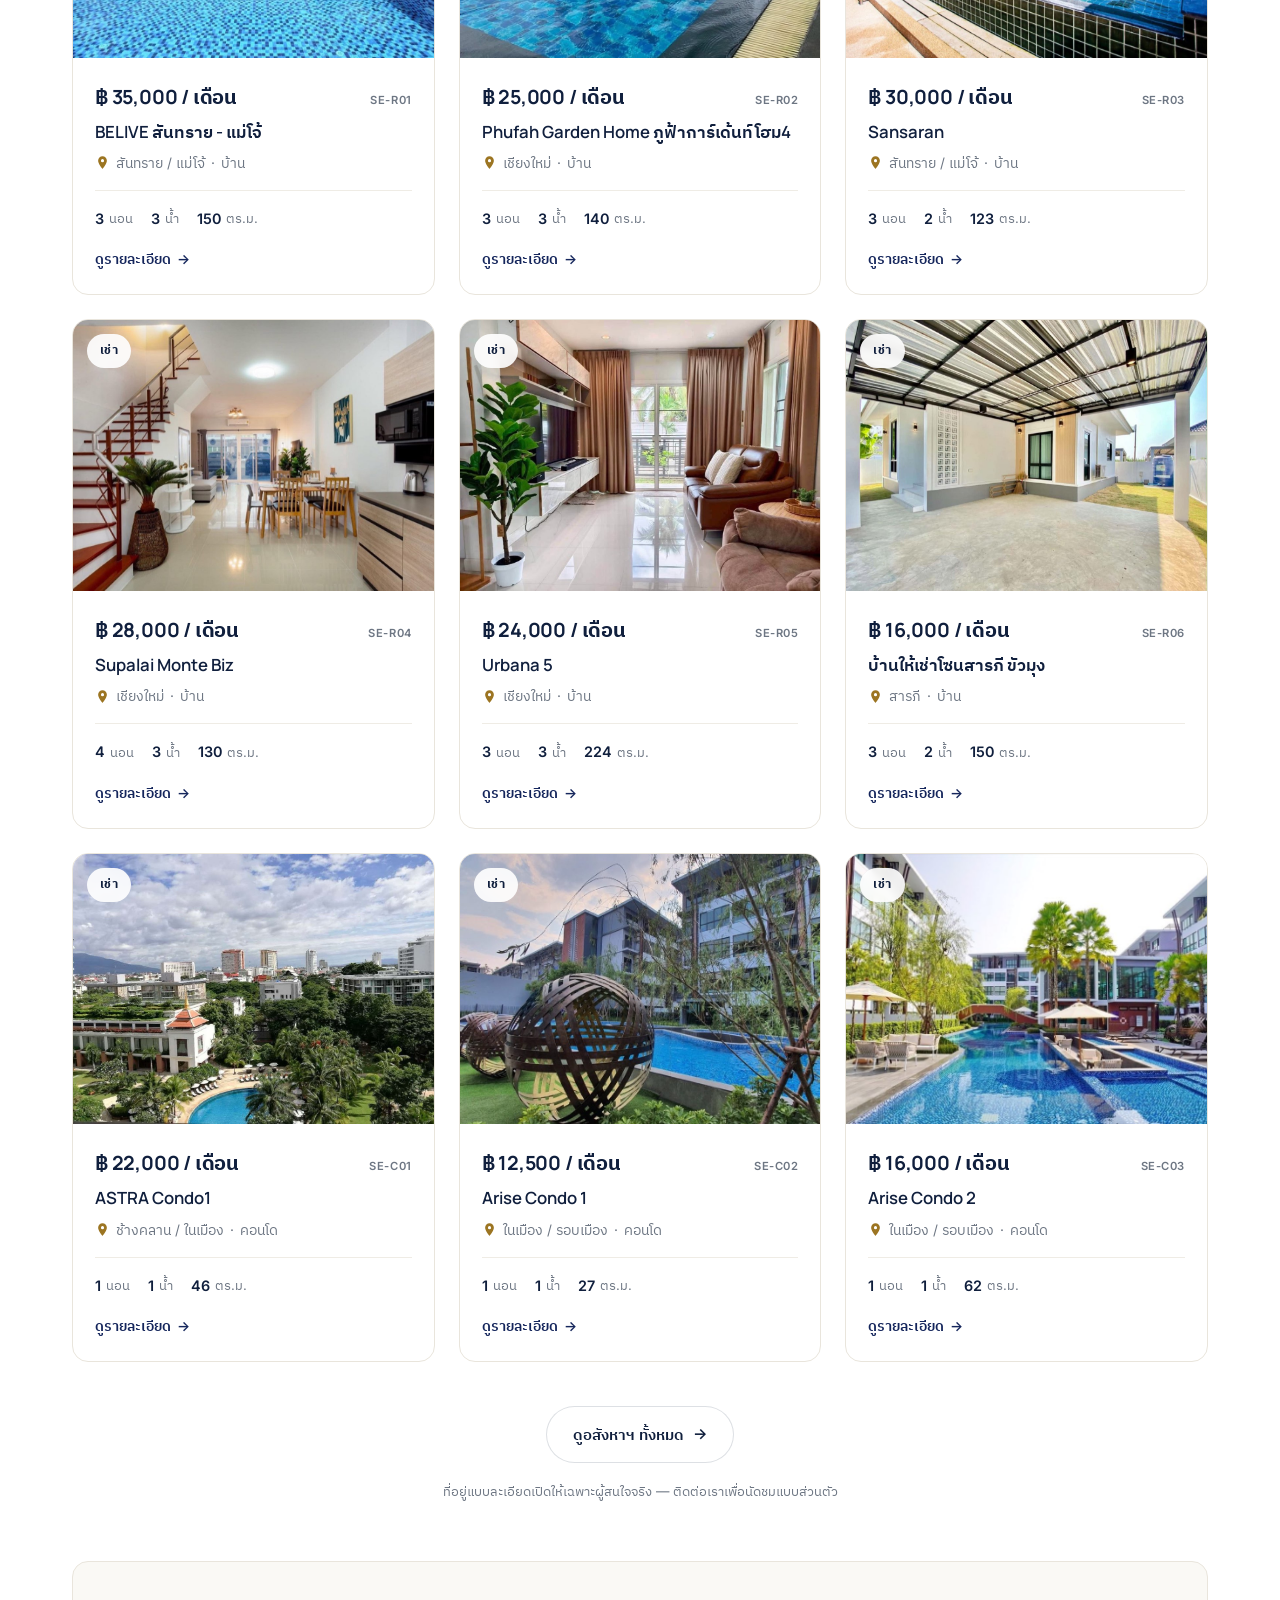
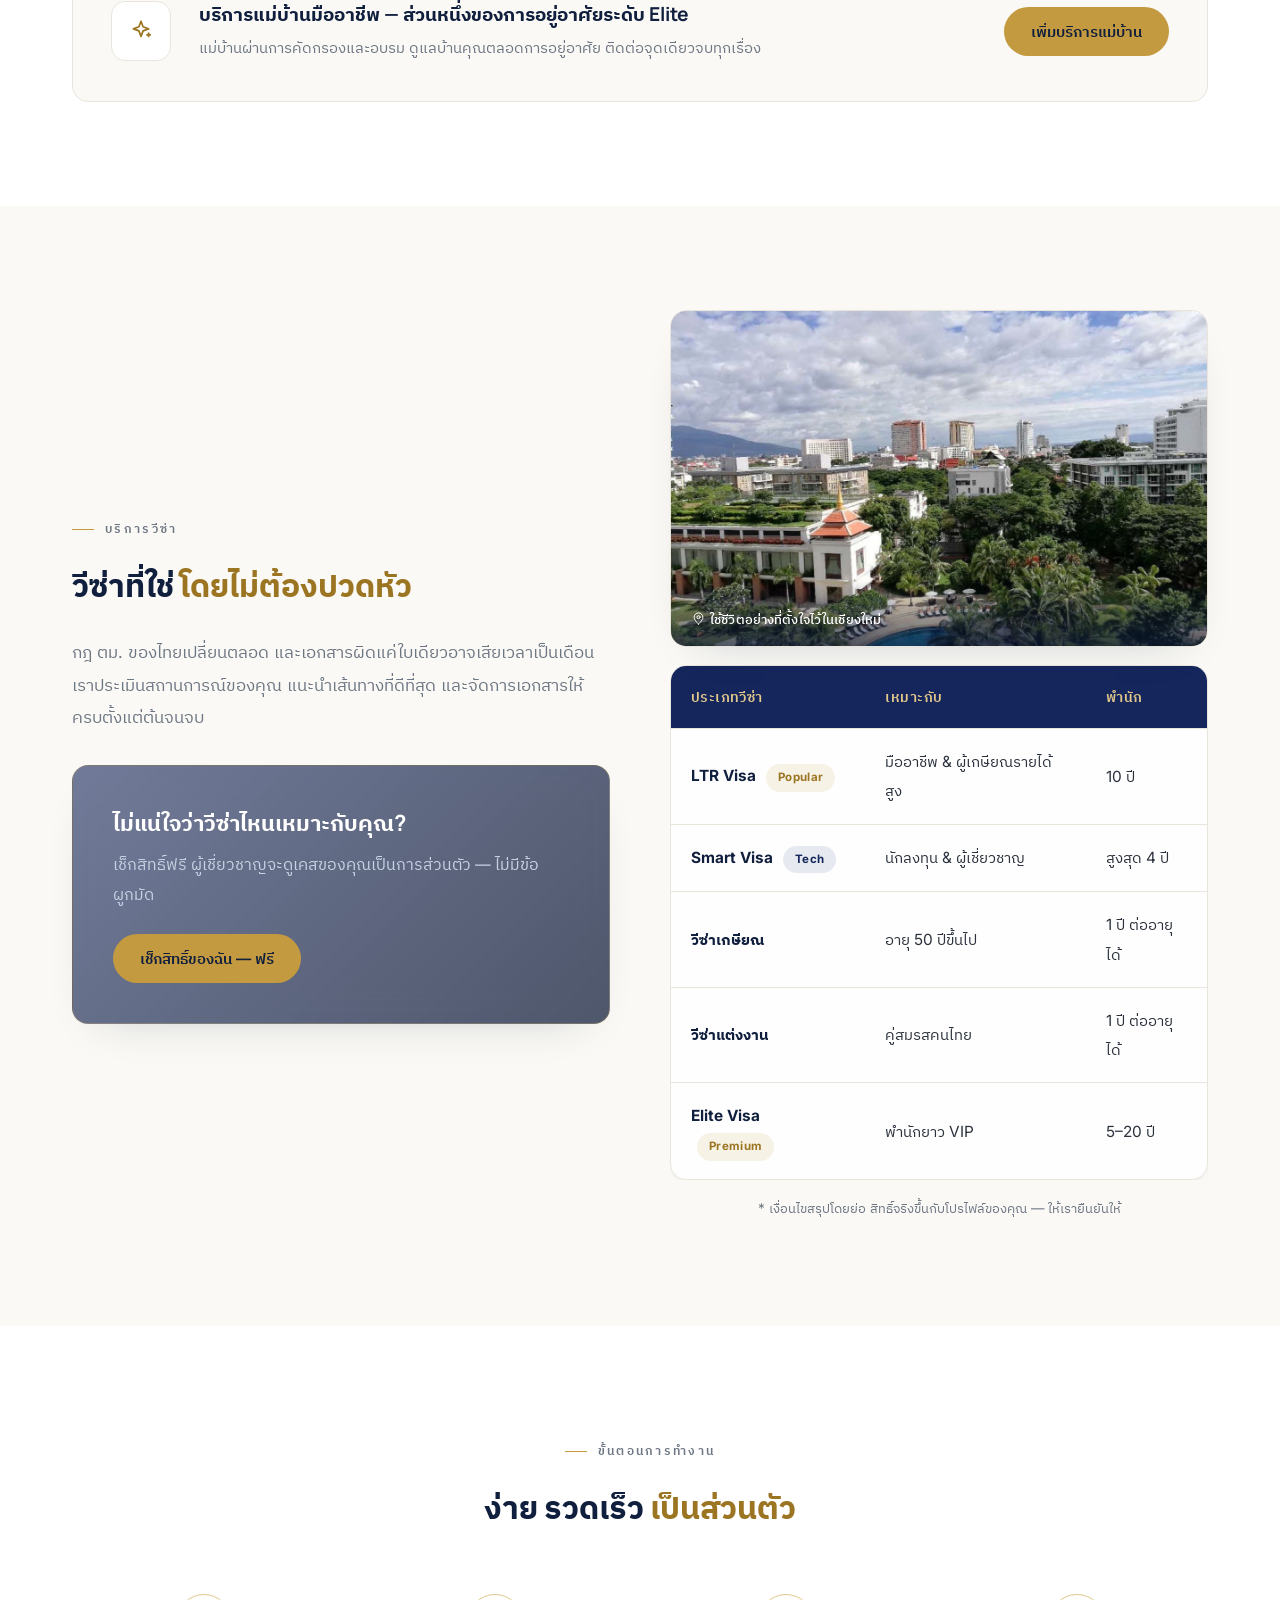
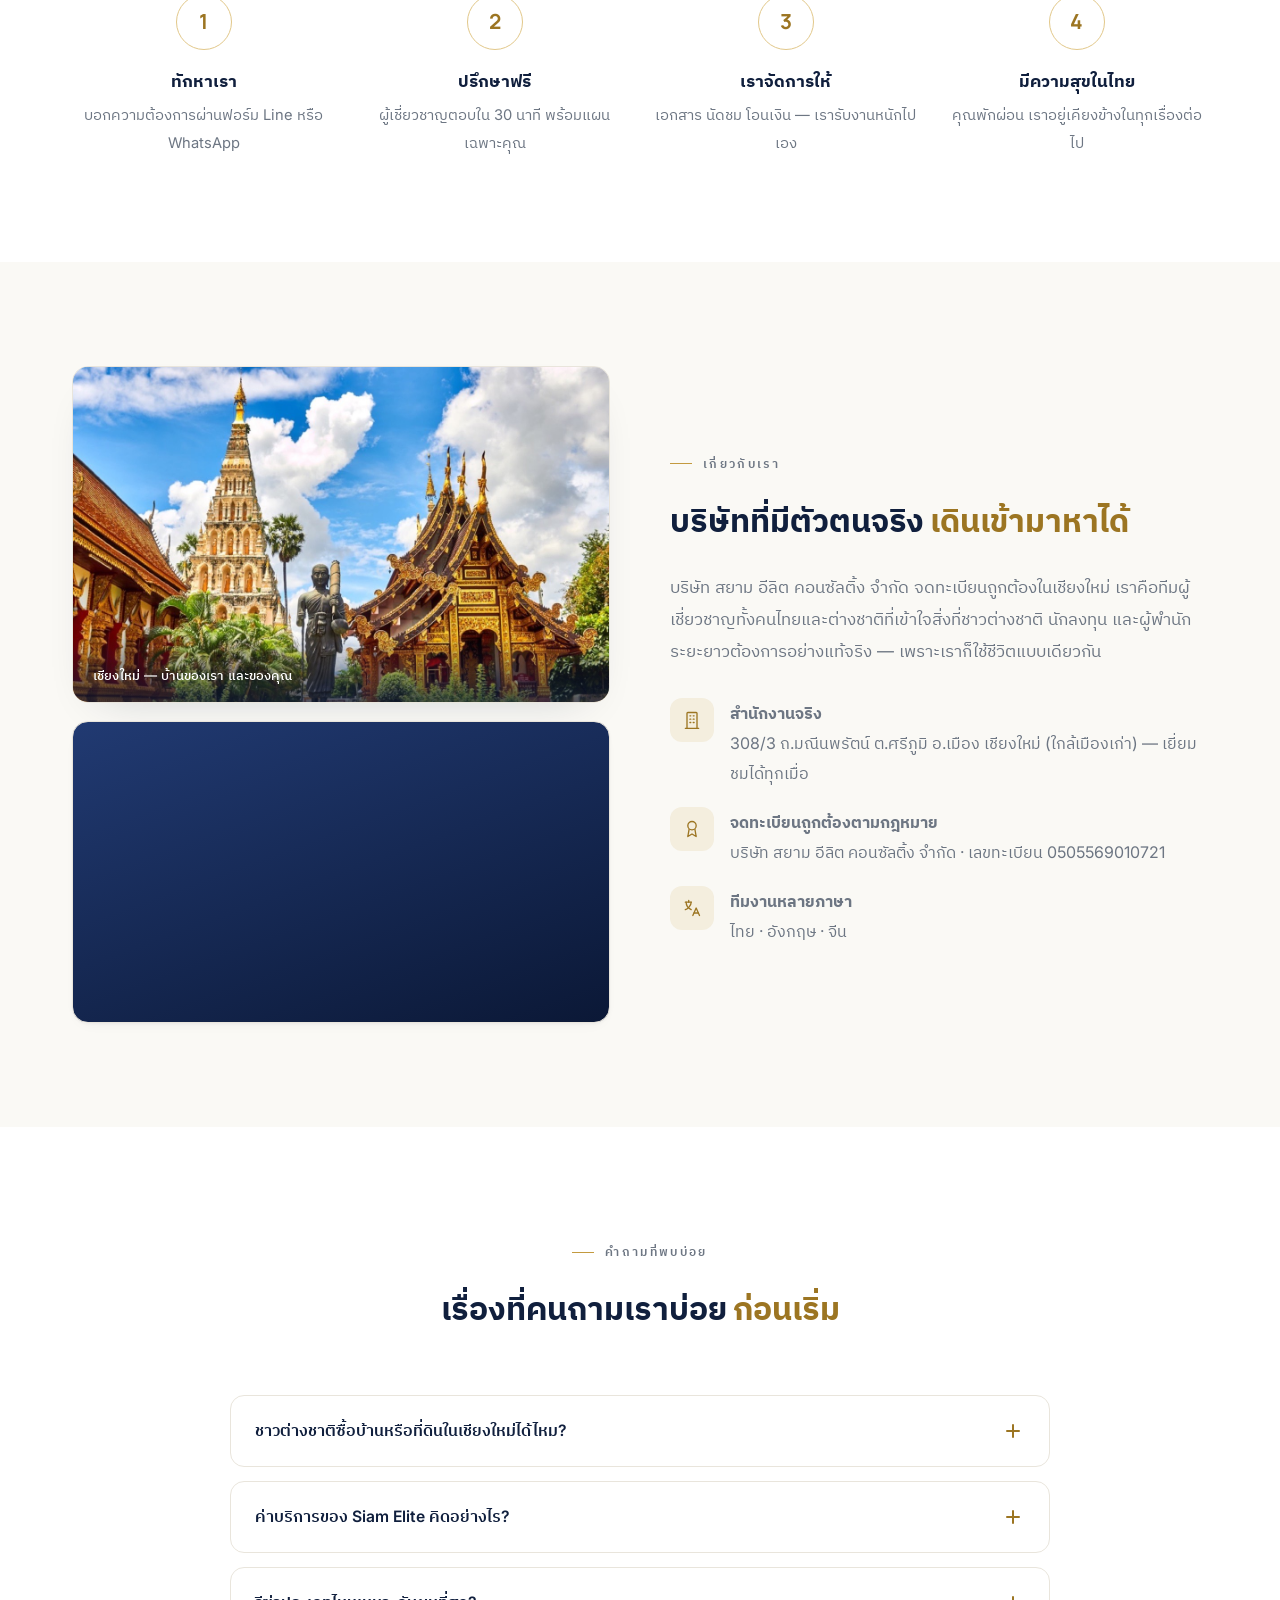
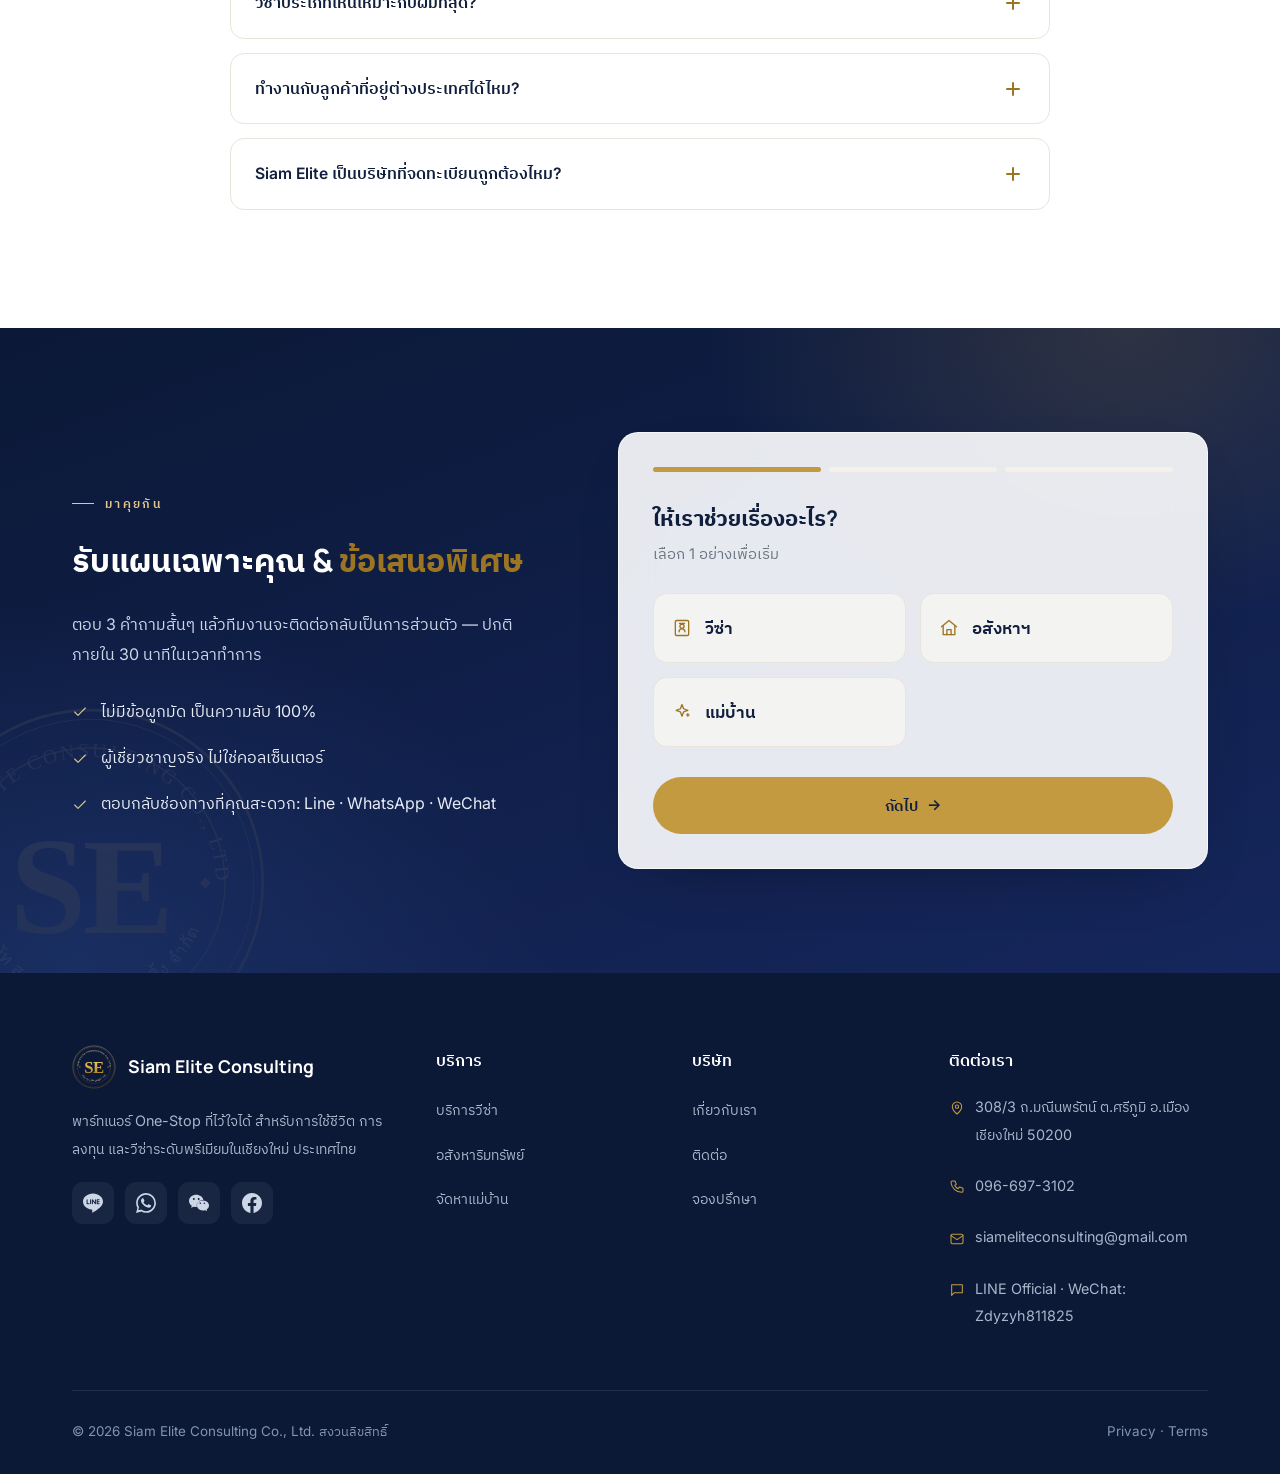
==== commit 712cc2ce: "Fix language bug + performance: keep Chinese users in the zh world (route index.html nav/brand/crumb" ====
--- a/index.html
+++ b/index.html
@@ -72,7 +72,7 @@
       <div class="lang-switch" id="langSwitch">
         <button data-lang="th" class="active">ไทย</button>
         <button data-lang="en">EN</button>
-        <a href="zh.html" title="中文页面">中文</a>
+        <a href="zh.html" title="中文页面" onclick="try{localStorage.setItem('se_lang','zh')}catch(e){}">中文</a>
       </div>
       <button class="burger" id="burger" aria-label="menu"><span></span><span></span><span></span></button>
     </div>
--- a/assets/css/styles.css
+++ b/assets/css/styles.css
@@ -81,14 +81,23 @@
 .container{max-width:var(--maxw);margin:0 auto;padding:0 32px}
 .narrow{max-width:760px;margin-left:auto;margin-right:auto}
 
-/* Thai-first: Thai visible by default, English shown when body.en */
-.lang-en{display:none}
+/* Thai-first: Thai visible by default, English on body.en, Chinese on body.zh */
+.lang-en,.lang-zh{display:none}
 .lang-th{display:inline}
 .lang-th.block{display:block}
 body.en .lang-en{display:inline}
 body.en .lang-en.block{display:block}
 body.en .lang-th{display:none}
+body.zh .lang-zh{display:inline}
+body.zh .lang-zh.block{display:block}
+body.zh .lang-th,body.zh .lang-en{display:none}
 :lang(th),.lang-th{line-height:1.9}
+/* Chinese: Noto Sans SC, comfortable line-height (loaded on trilingual pages) */
+body.zh{font-family:"Noto Sans SC","Inter","IBM Plex Sans Thai",system-ui,sans-serif}
+body.zh h1,body.zh h2,body.zh h3,body.zh h4,body.zh h5{font-family:"Noto Sans SC","Manrope",sans-serif;line-height:1.5}
+body.zh .lang-zh{line-height:1.85}
+h1 .lang-zh,h2 .lang-zh,h3 .lang-zh,h4 .lang-zh,h5 .lang-zh{line-height:inherit}
+.btn .lang-zh,.tag .lang-zh,.eyebrow .lang-zh{line-height:1.4}
 
 .eyebrow{
   font-size:.72rem;letter-spacing:.2em;text-transform:uppercase;
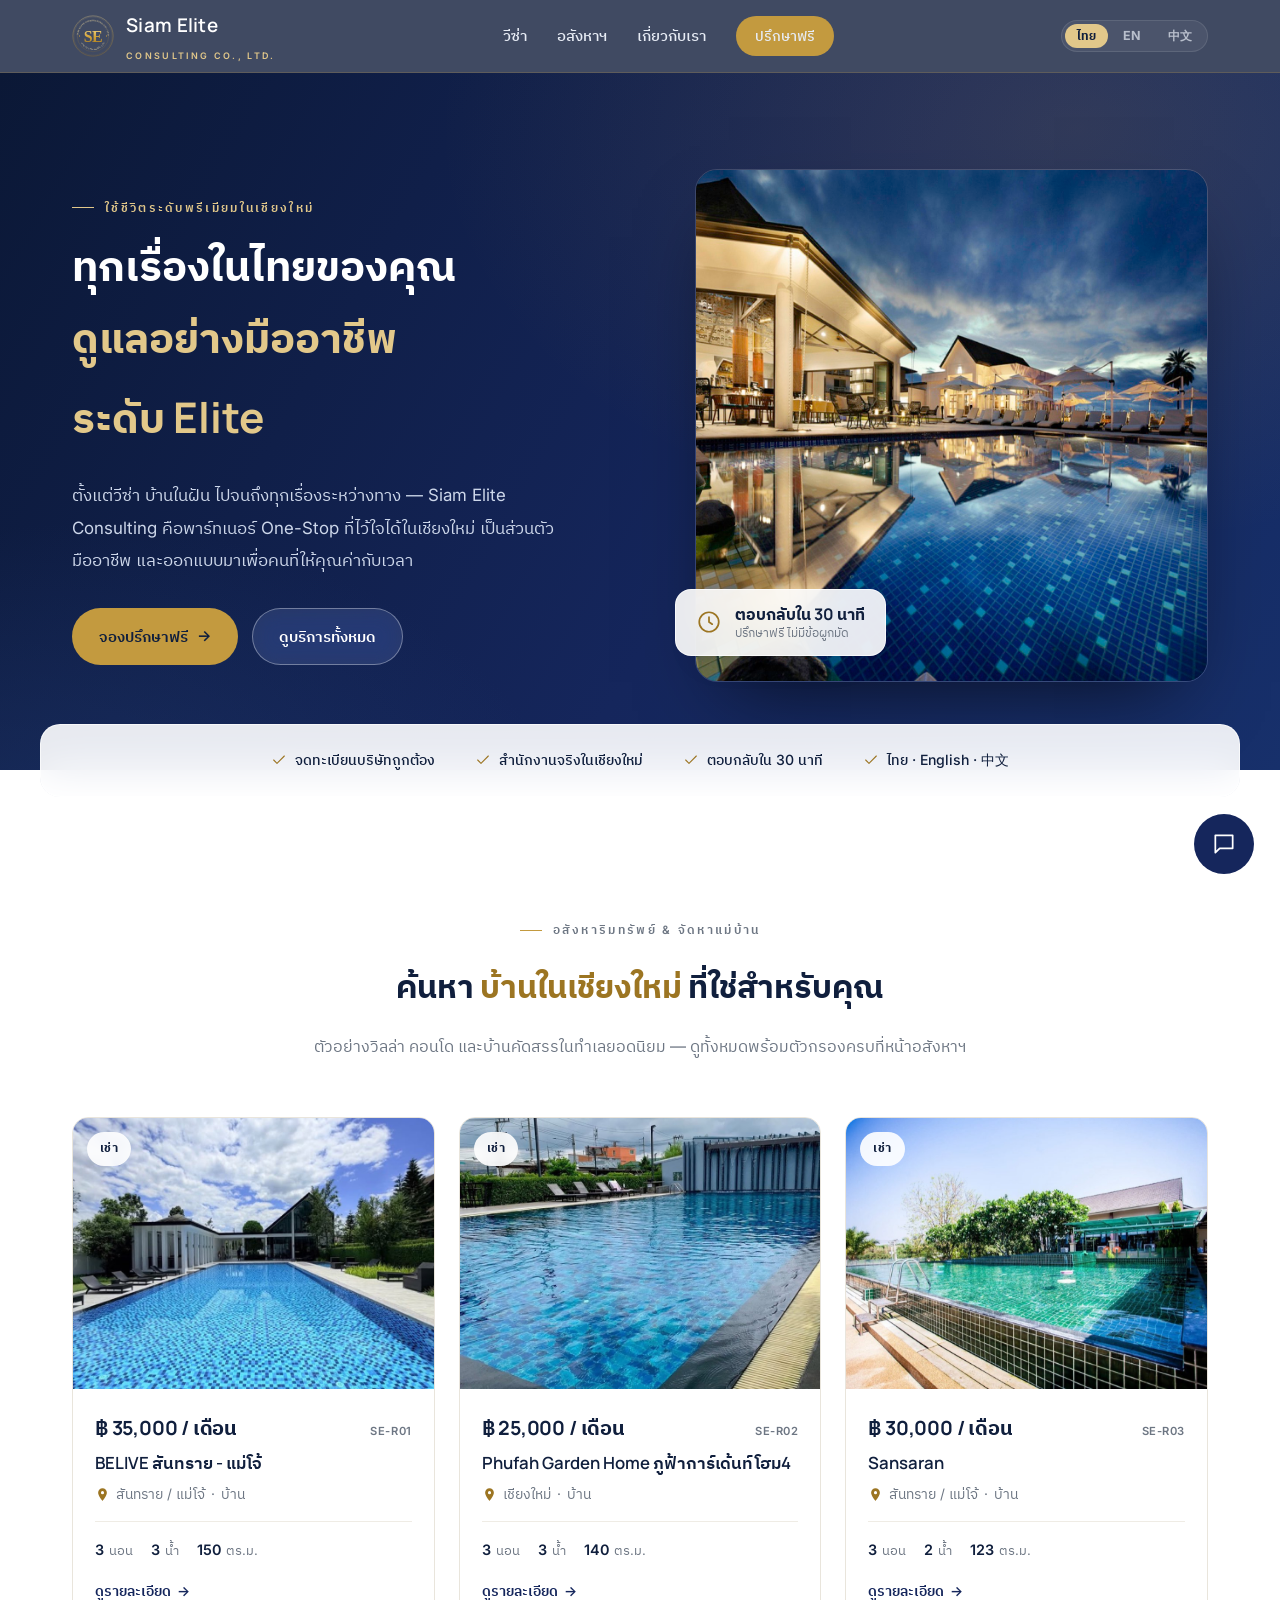
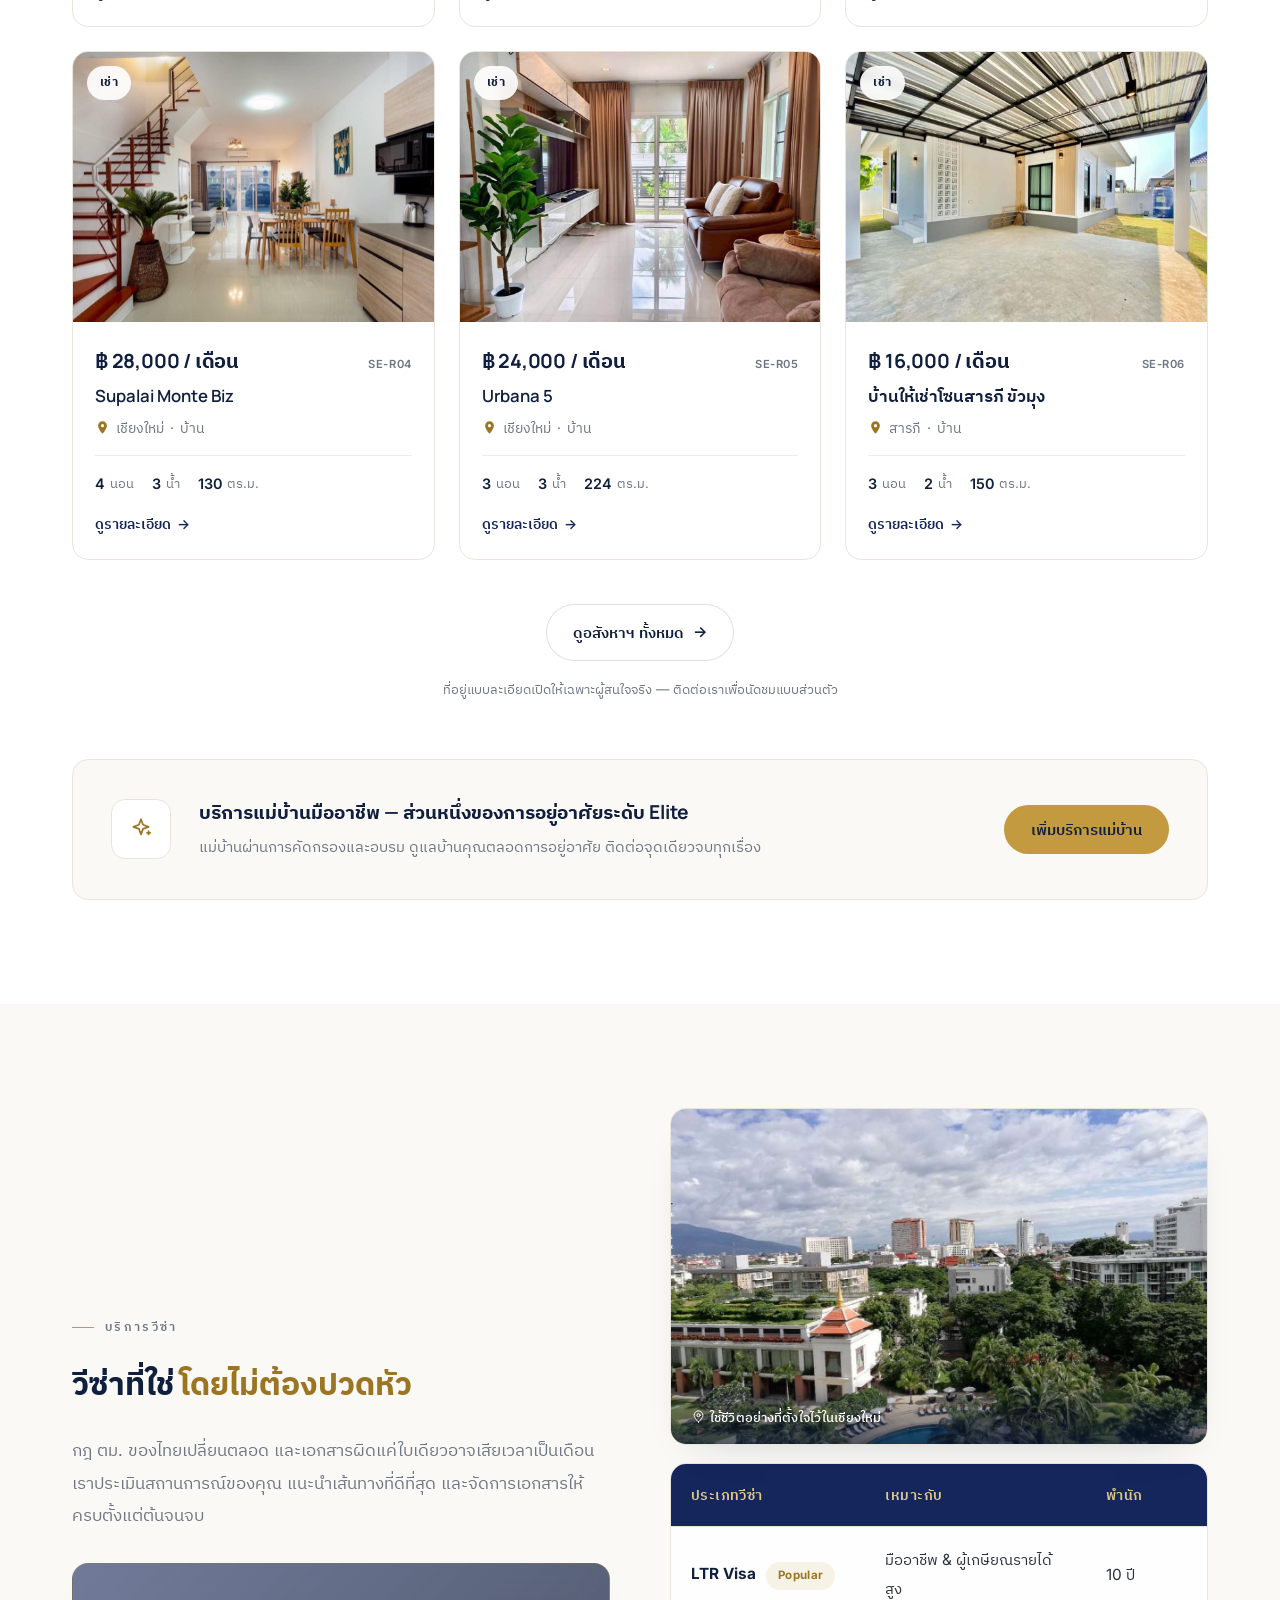
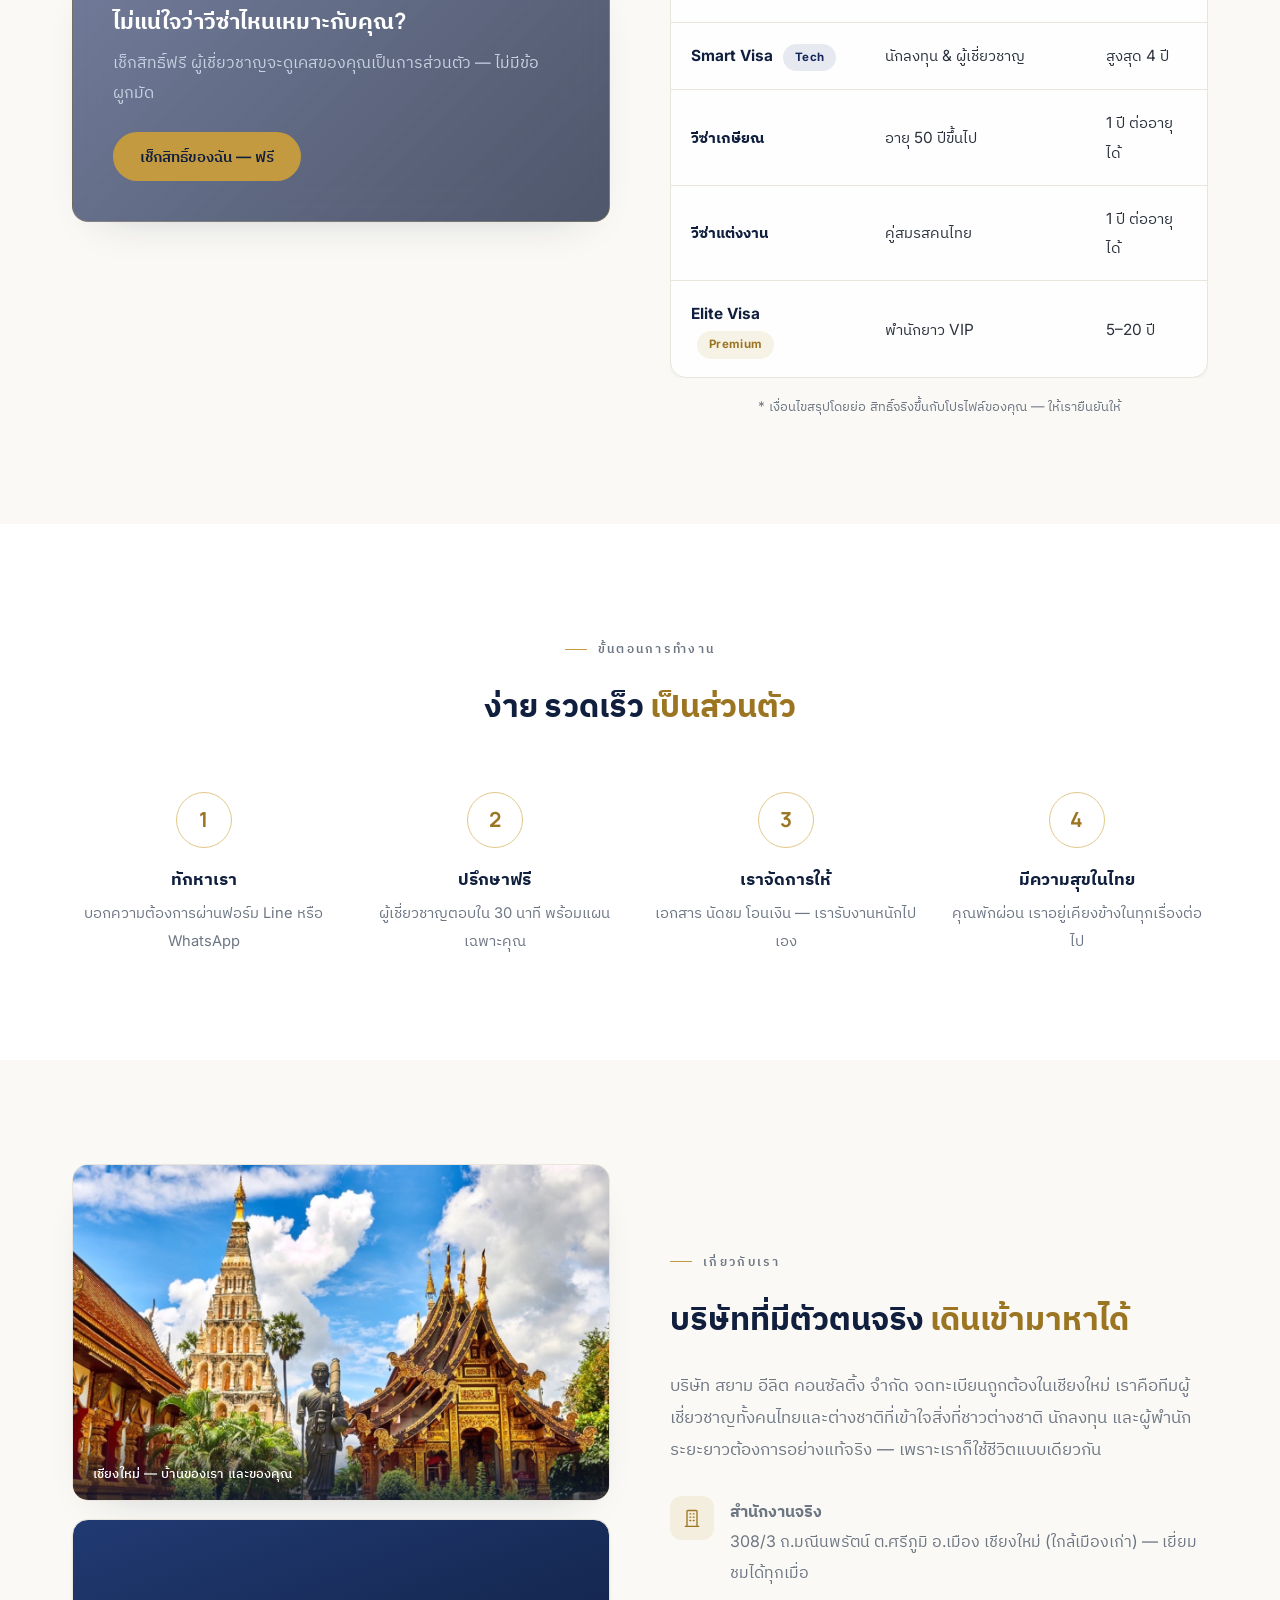
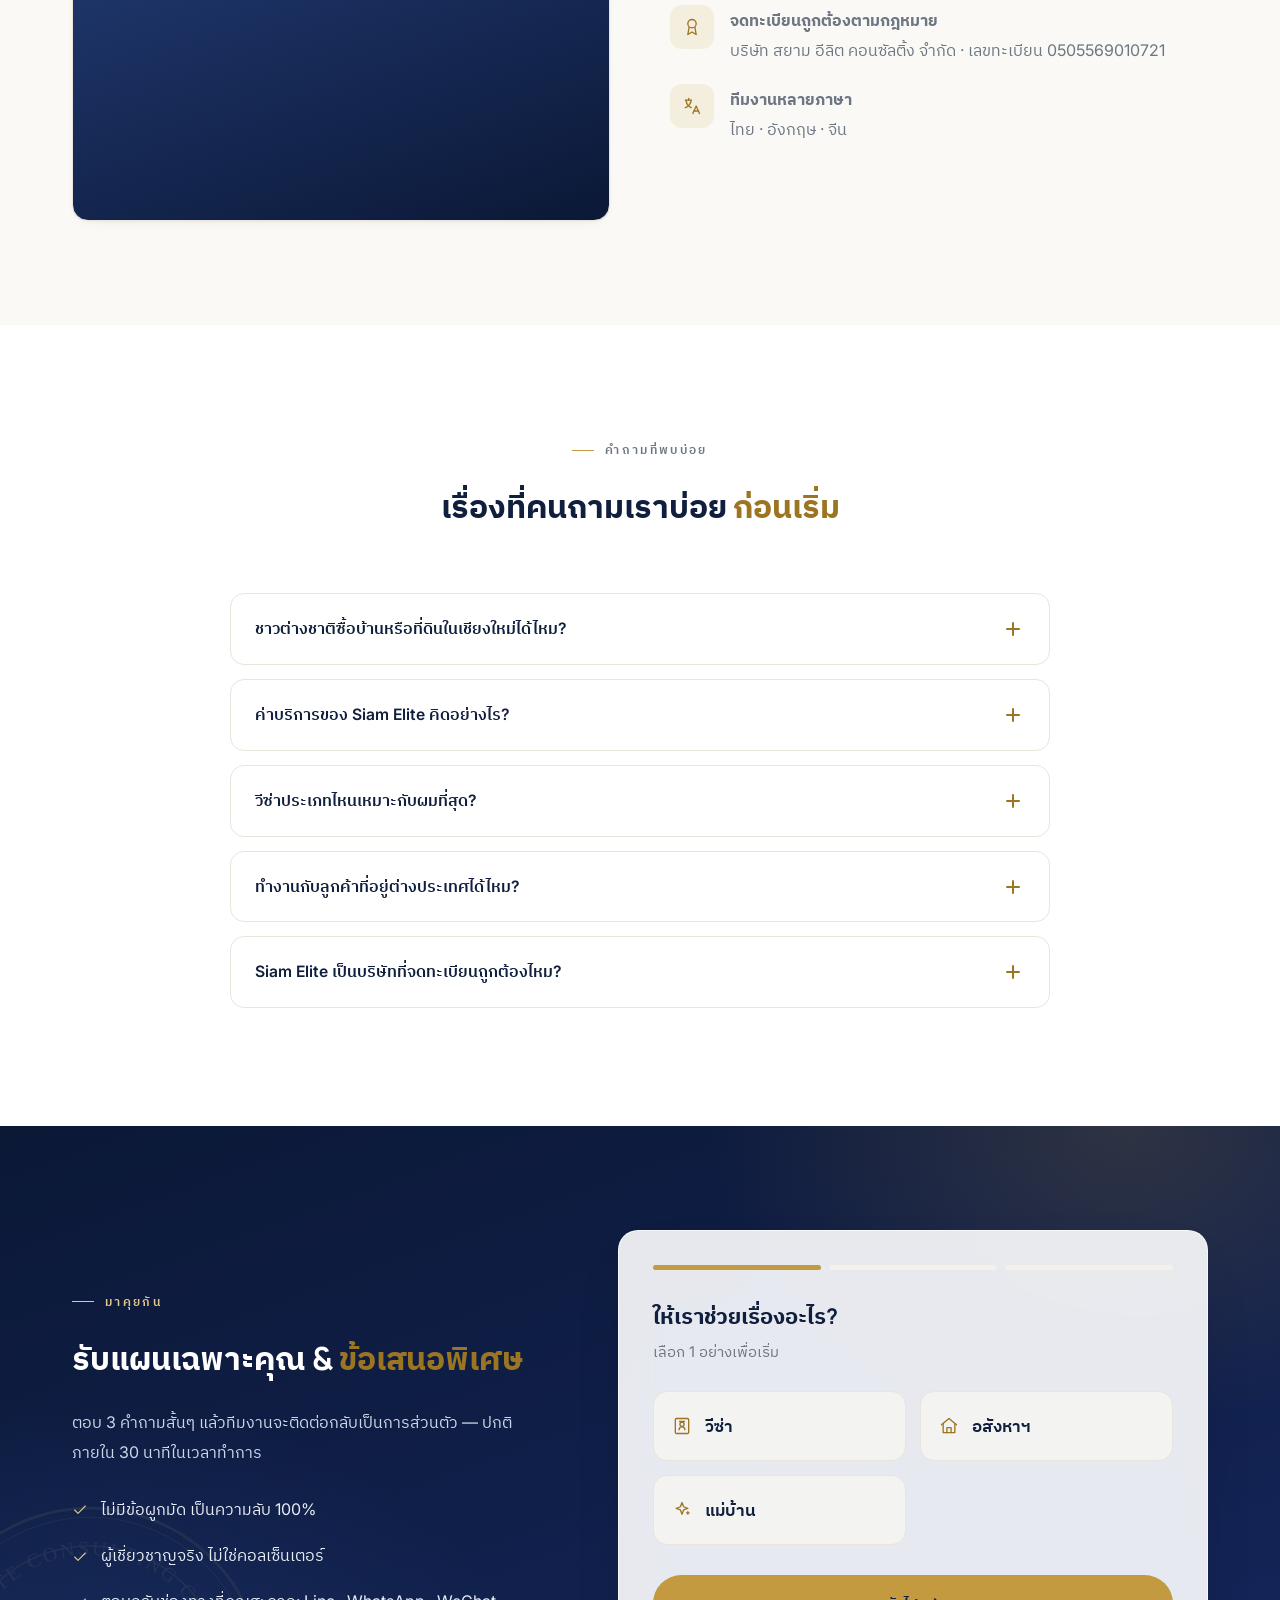
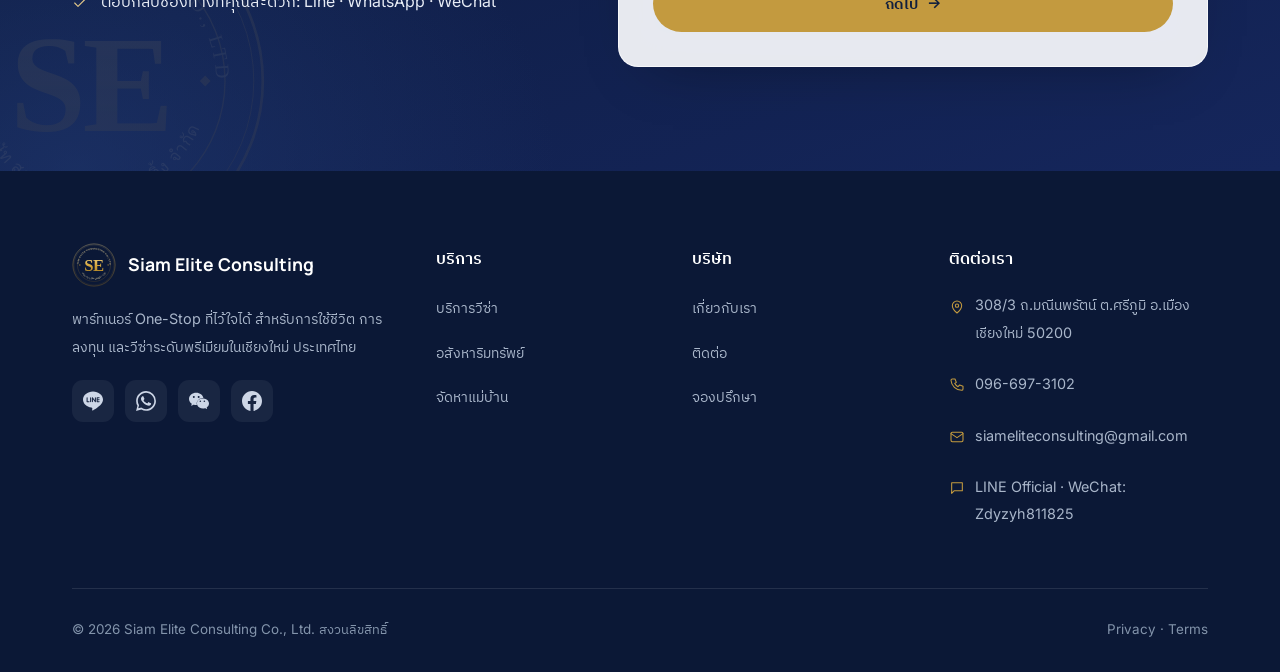
==== commit 026e4fab: "Simplify homepage: remove redundant 5-filter panel (duplicated properties.html) over just featured i" ====
--- a/index.html
+++ b/index.html
@@ -128,70 +128,10 @@
     <div class="section-head reveal">
       <span class="eyebrow"><span class="lang-th">อสังหาริมทรัพย์ & จัดหาแม่บ้าน</span><span class="lang-en">Property & Maid Services</span></span>
       <h2><span class="lang-th">ค้นหา <span class="gold-text">บ้านในเชียงใหม่</span> ที่ใช่สำหรับคุณ</span><span class="lang-en">Find Your <span class="gold-text">Perfect Chiang Mai Home</span></span></h2>
-      <p><span class="lang-th">วิลล่า คอนโด และบ้านคัดสรรในทำเลที่เป็นที่ต้องการที่สุดของเมือง — กรองตามที่คุณต้องการได้ทันที</span><span class="lang-en">Curated villas, condos and homes in the city's most sought-after neighbourhoods — filter instantly to find the right fit.</span></p>
-    </div>
-
-    <div class="filters reveal" id="propFilters">
-      <div class="f">
-        <label><span class="lang-th">ประเภท</span><span class="lang-en">Status</span></label>
-        <select id="fStatus">
-          <option value="all">ทุกประเภท / All</option>
-          <!-- เปิดใช้เมื่อมีทรัพย์ขายเข้าพอร์ต: <option value="sale">ซื้อ / Buy</option> -->
-          <option value="rent">เช่า / Rent</option>
-        </select>
-      </div>
-      <div class="f">
-        <label><span class="lang-th">ชนิดทรัพย์</span><span class="lang-en">Property Type</span></label>
-        <select id="fType">
-          <option value="all">ทุกชนิด / All Types</option>
-          <option value="villa">วิลล่า / Villa</option>
-          <option value="condo">คอนโด / Condo</option>
-          <option value="house">บ้าน / House</option>
-        </select>
-      </div>
-      <div class="f">
-        <label><span class="lang-th">ทำเล</span><span class="lang-en">Location</span></label>
-        <select id="fLocation">
-          <option value="all">ทุกทำเล / All Areas</option>
-          <option value="nimman">นิมมาน / Nimman</option>
-          <option value="sansai">สันทราย / แม่โจ้</option>
-          <option value="saraphi">สารภี / Saraphi</option>
-          <option value="hangdong">หางดง / Hang Dong</option>
-          <option value="sankamphaeng">สันกำแพง / San Kamphaeng</option>
-          <option value="mueang">ในเมือง / รอบเมือง</option>
-          <option value="airport">โซนสนามบิน / Airport</option>
-          <option value="other">อื่นๆ / Other</option>
-        </select>
-      </div>
-      <div class="f">
-        <label><span class="lang-th">ห้องนอน</span><span class="lang-en">Bedrooms</span></label>
-        <select id="fBeds">
-          <option value="0">ทั้งหมด / Any</option>
-          <option value="2">2+</option>
-          <option value="3">3+</option>
-          <option value="4">4+</option>
-          <option value="5">5+</option>
-        </select>
-      </div>
-      <div class="f">
-        <label><span class="lang-th">งบประมาณ</span><span class="lang-en">Budget</span></label>
-        <select id="fTier">
-          <option value="all">ทุกงบประมาณ / Any</option>
-          <option value="a">&lt; ฿20,000 / เดือน</option>
-          <option value="b">฿20,000–30,000 / เดือน</option>
-          <option value="c">฿30,000+ / เดือน</option>
-        </select>
-      </div>
-    </div>
-    <div class="filters-search reveal">
-      <input type="text" id="fKeyword" placeholder="ค้นหาชื่อทรัพย์หรือทำเล / Search by name or area">
-      <button type="button" class="btn btn-outline sm" id="fReset"><span class="lang-th">รีเซ็ตตัวกรอง</span><span class="lang-en">Reset Filters</span></button>
-    </div>
-    <div class="prop-meta reveal"><span id="propCount"></span></div>
-
-    <div class="prop-grid" id="propGrid" data-scope="featured" data-cta-th="ดูรายละเอียด" data-cta-en="View details"></div>
-
-    <p class="prop-empty" id="propEmpty" hidden><span class="lang-th">ไม่พบทรัพย์ที่ตรงกับตัวกรอง ลองปรับตัวกรองใหม่ดูนะครับ</span><span class="lang-en">No properties match your filters. Try adjusting them.</span></p>
+      <p><span class="lang-th">ตัวอย่างวิลล่า คอนโด และบ้านคัดสรรในทำเลยอดนิยม — ดูทั้งหมดพร้อมตัวกรองครบที่หน้าอสังหาฯ</span><span class="lang-en">A selection of curated villas, condos and homes in the city's most sought-after areas — browse the full list with filters on the property page.</span></p>
+    </div>
+
+    <div class="prop-grid" id="propGrid" data-scope="featured"></div>
 
     <div style="text-align:center;margin-top:44px" class="reveal">
       <a href="properties.html" class="btn btn-outline"><span class="lang-th">ดูอสังหาฯ ทั้งหมด</span><span class="lang-en">View All Properties</span> →</a>
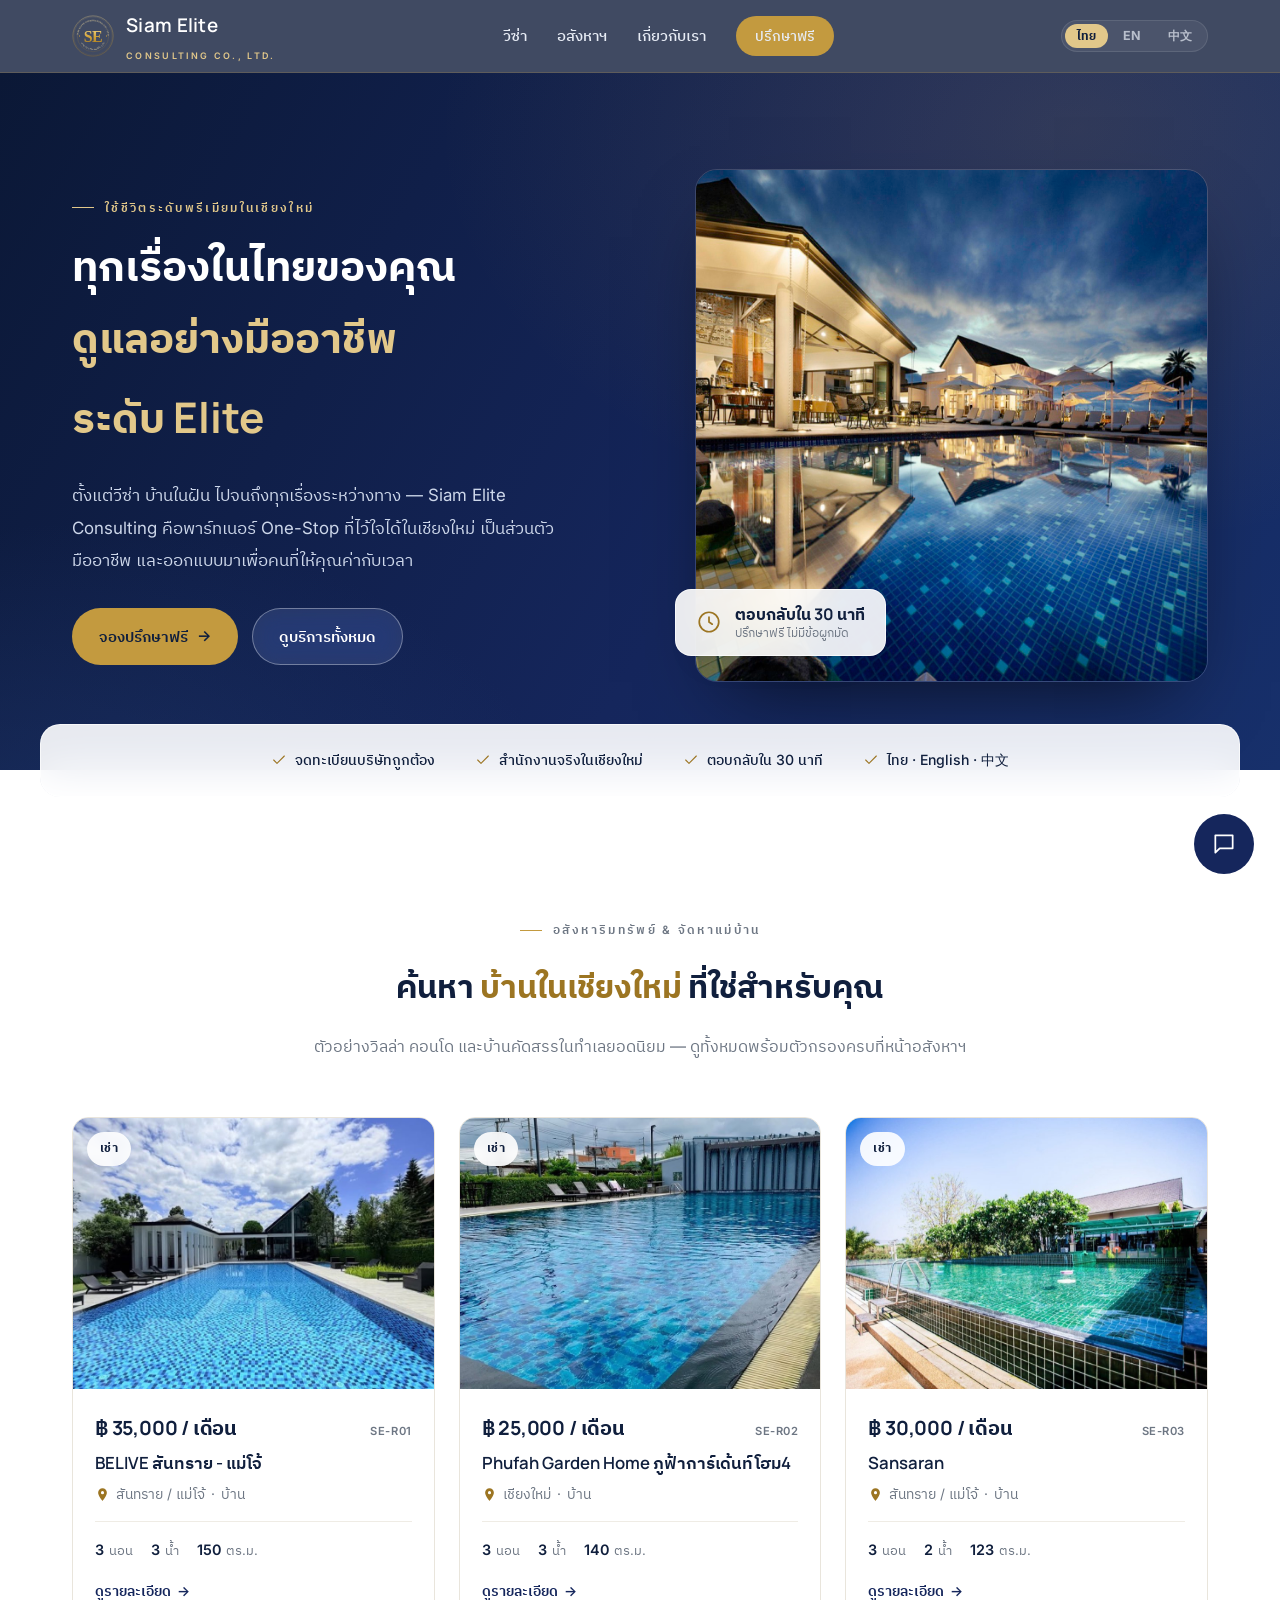
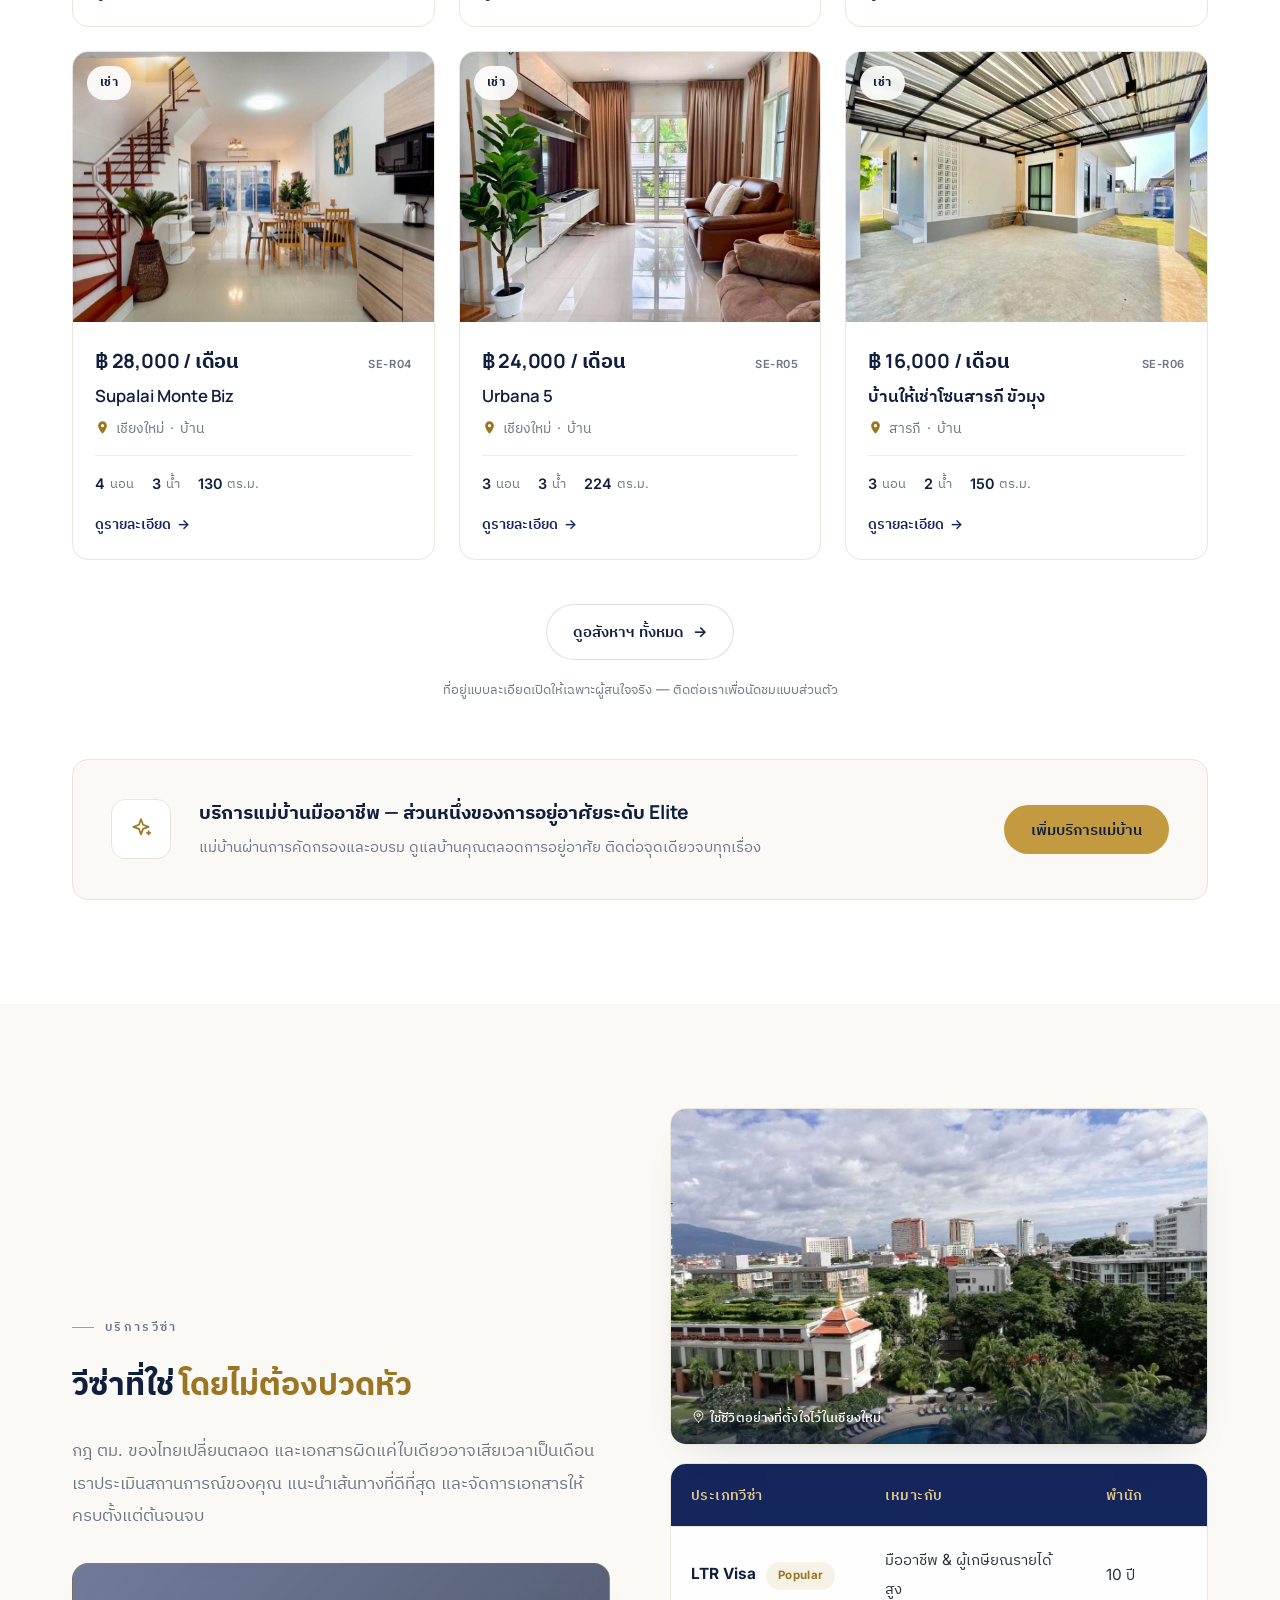
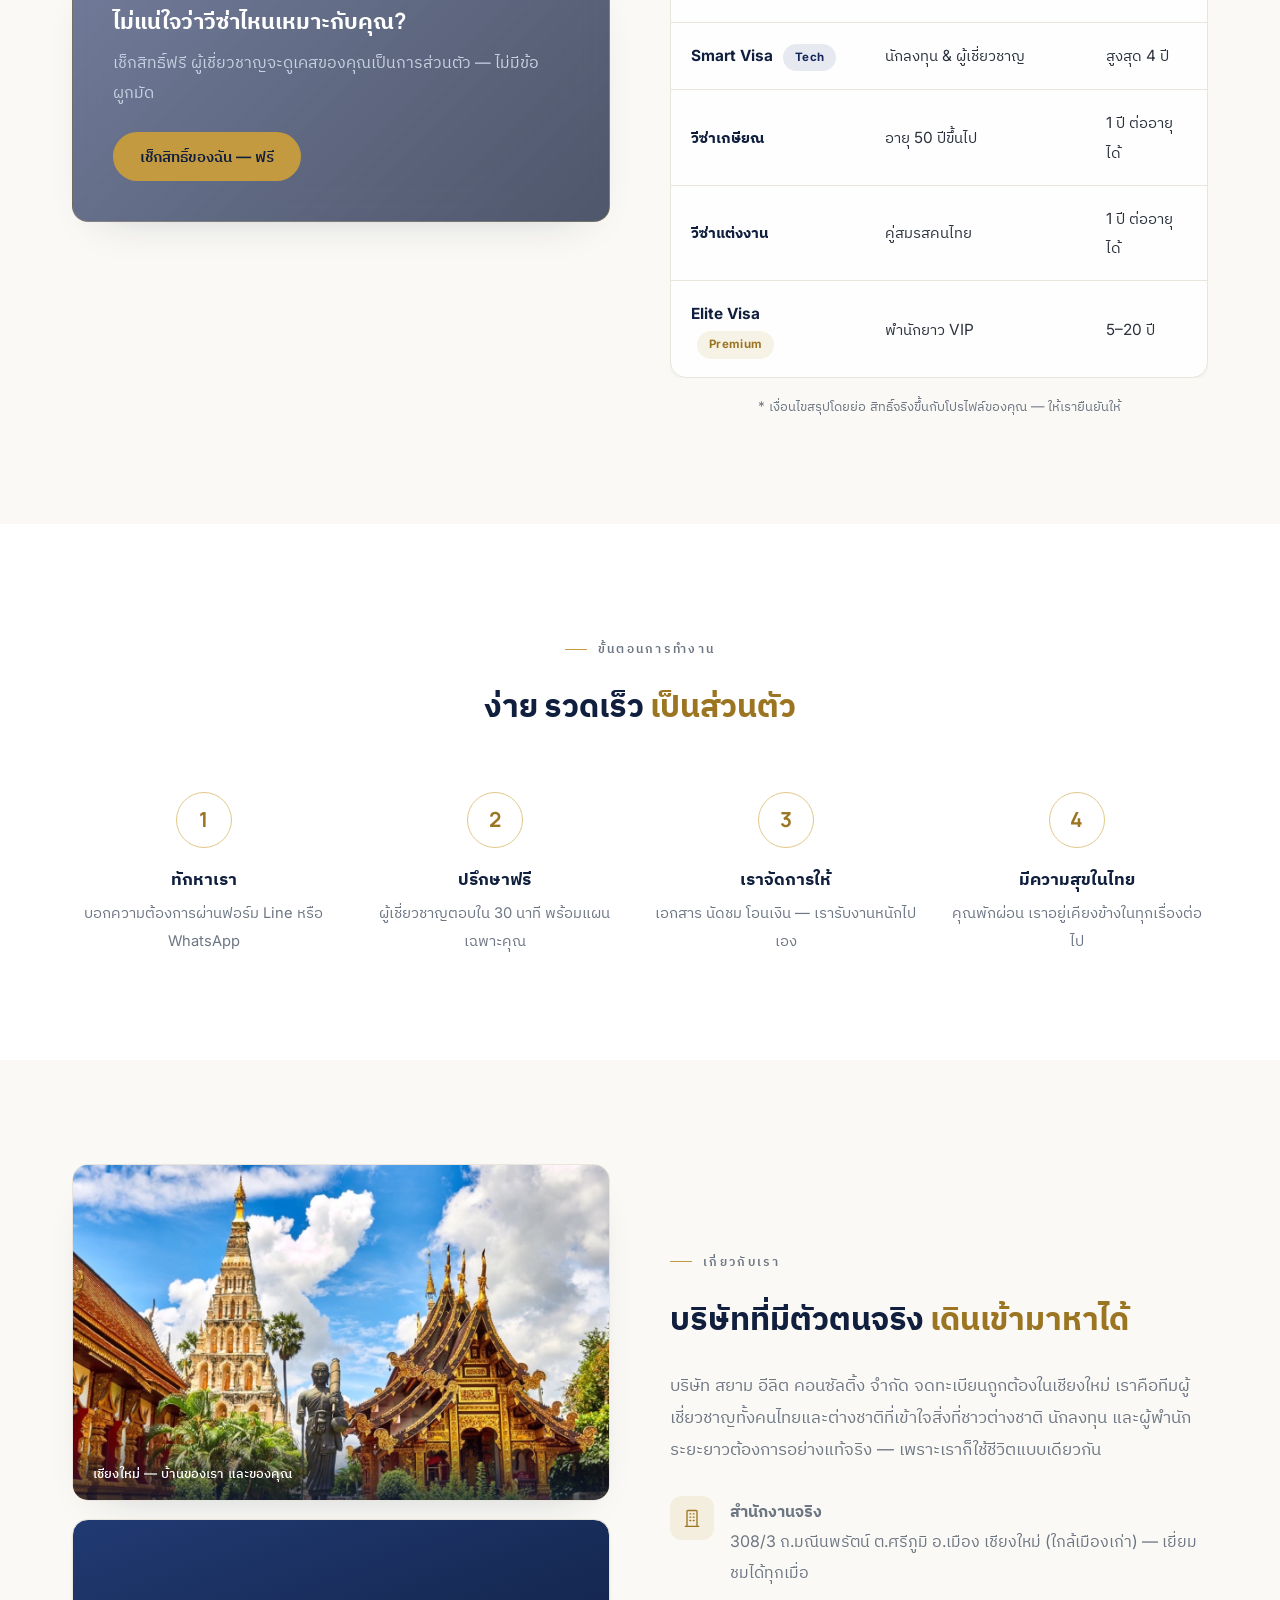
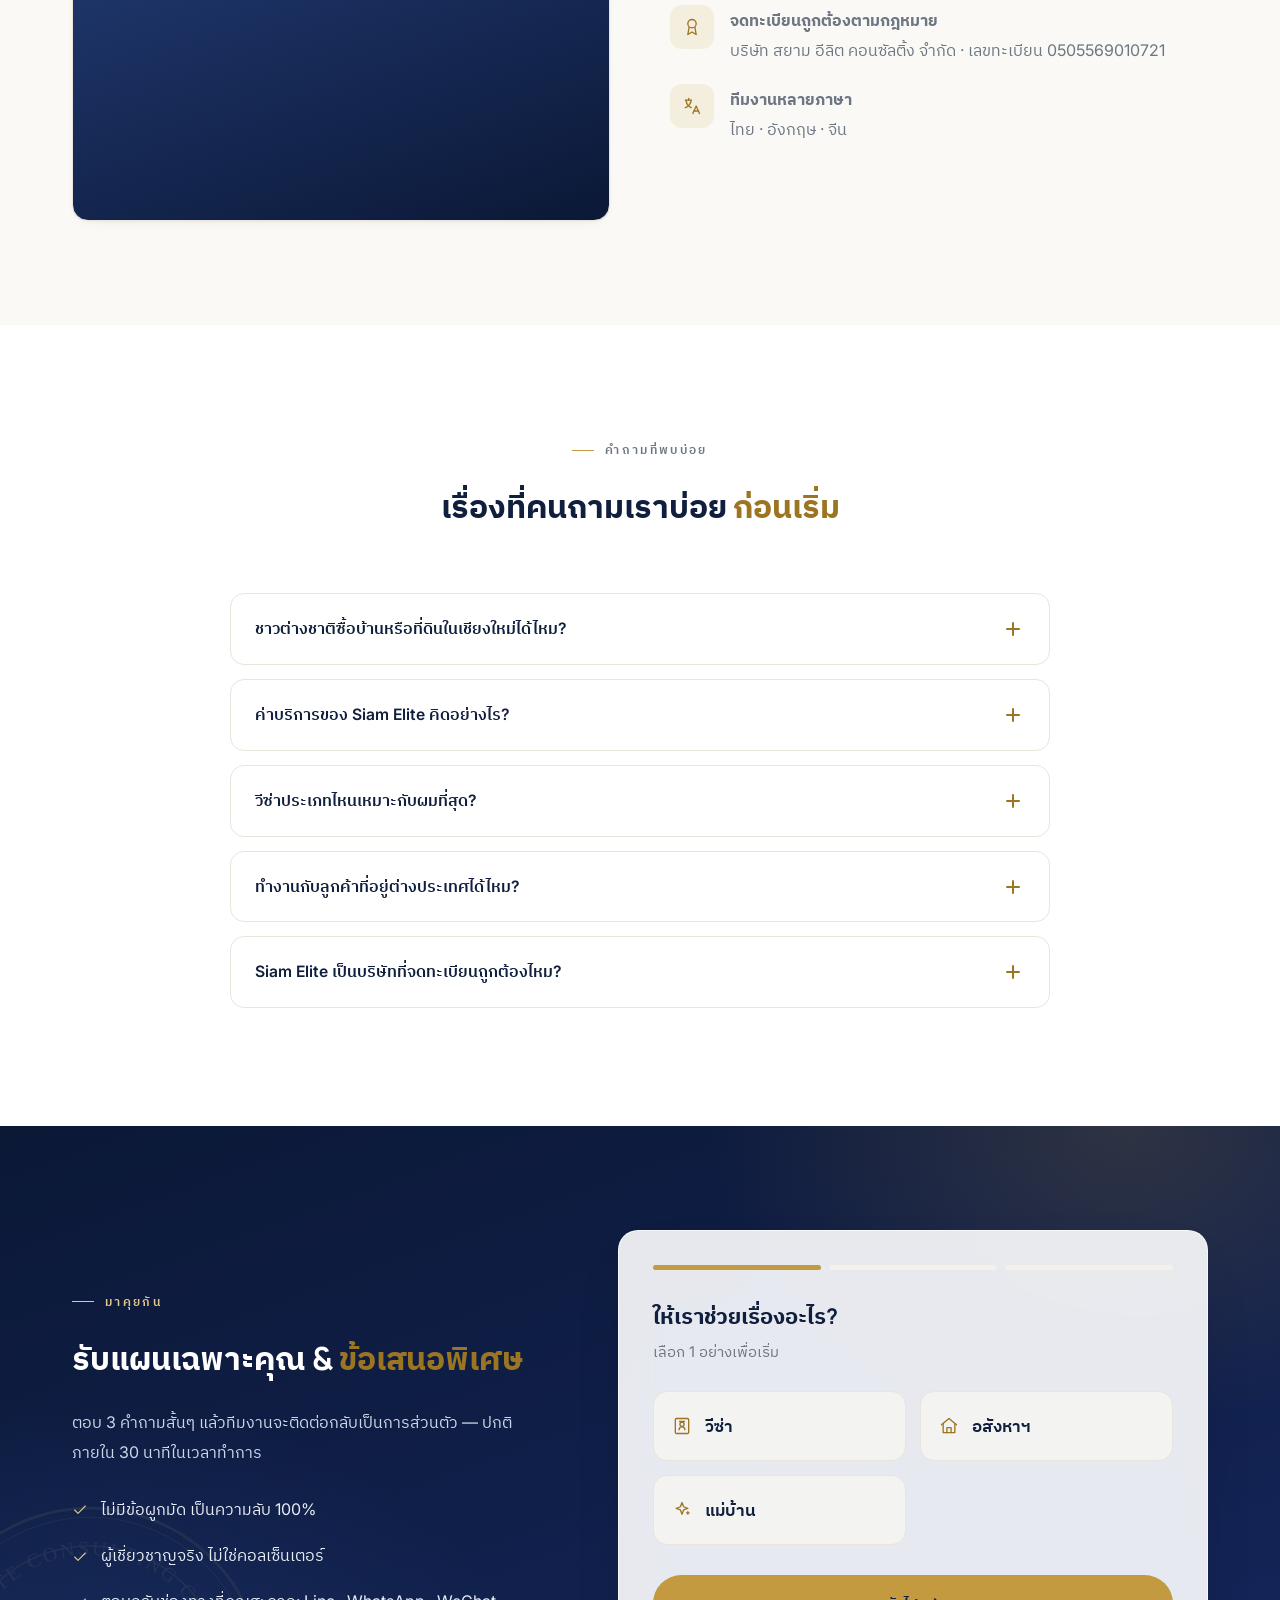
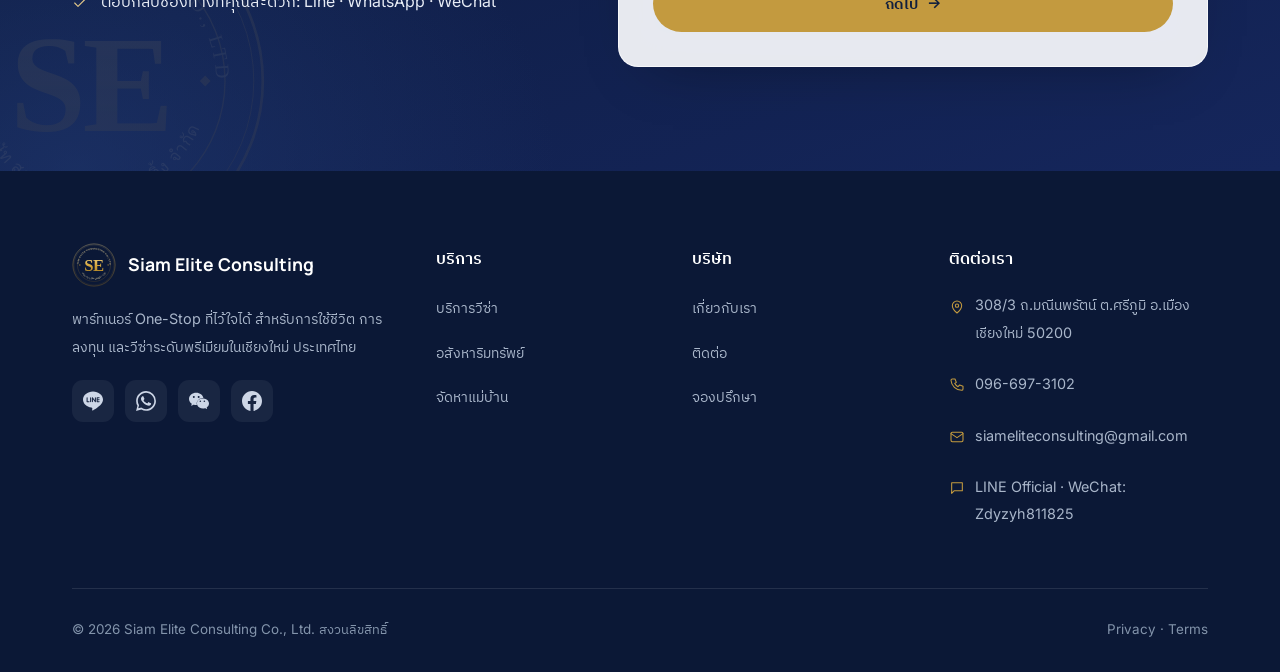
==== commit c9a3a1ee: "Lead form: activate email notifications (Web3Forms key set); reorder step 3 to Name → Preferred chan" ====
--- a/index.html
+++ b/index.html
@@ -25,7 +25,7 @@
 <link rel="apple-touch-icon" href="assets/img/apple-touch-icon.png">
 <link rel="preconnect" href="https://fonts.googleapis.com">
 <link rel="preconnect" href="https://fonts.gstatic.com" crossorigin>
-<link href="https://fonts.googleapis.com/css2?family=Manrope:wght@500;600;700;800&family=Inter:wght@400;500;600;700&family=IBM+Plex+Sans+Thai:wght@400;500;600;700&display=swap" rel="stylesheet">
+<link href="https://fonts.googleapis.com/css2?family=Manrope:wght@500;600;700;800&family=Inter:wght@400;500;600;700&family=IBM+Plex+Sans+Thai:wght@400;500;600;700&family=Noto+Sans+SC:wght@400;500;700&display=swap" rel="stylesheet">
 <link rel="stylesheet" href="assets/css/styles.css">
 <noscript><style>.reveal{opacity:1!important;transform:none!important}</style></noscript>
 <script type="application/ld+json">
@@ -53,7 +53,7 @@
 }
 </script>
 </head>
-<body>
+<body data-langs="th,en,zh">
 
 <!-- ===== HEADER ===== -->
 <header class="header">
@@ -72,7 +72,7 @@
       <div class="lang-switch" id="langSwitch">
         <button data-lang="th" class="active">ไทย</button>
         <button data-lang="en">EN</button>
-        <a href="zh.html" title="中文页面" onclick="try{localStorage.setItem('se_lang','zh')}catch(e){}">中文</a>
+        <button data-lang="zh">中文</button>
       </div>
       <button class="burger" id="burger" aria-label="menu"><span></span><span></span><span></span></button>
     </div>
@@ -401,10 +401,10 @@
             <h3><span class="lang-th">ให้ติดต่อกลับทางไหน?</span><span class="lang-en">Where should we reach you?</span></h3>
             <p class="sub"><span class="lang-th">เราจะส่งแผนเฉพาะคุณ & ข้อเสนอพิเศษให้</span><span class="lang-en">We'll send your tailored plan & special offer.</span></p>
             <div class="field"><label><span class="lang-th">ชื่อ</span><span class="lang-en">Name</span></label><input type="text" name="name" required placeholder="—"></div>
-            <div class="field"><label><span class="lang-th">เบอร์ / WhatsApp / Line</span><span class="lang-en">Phone / WhatsApp / Line</span></label><input type="text" name="contact" required placeholder="+66 ..."></div>
             <div class="field"><label><span class="lang-th">ช่องทางที่สะดวก</span><span class="lang-en">Preferred channel</span></label>
               <select name="channel"><option>Line</option><option>WhatsApp</option><option>WeChat</option><option>โทร / Phone call</option><option>Email</option></select>
             </div>
+            <div class="field"><label><span class="lang-th">เบอร์ / WhatsApp / Line / Email</span><span class="lang-en">Phone / WhatsApp / Line / Email</span></label><input type="text" name="contact" required placeholder="—"></div>
             <input type="text" name="website" class="hp-field" tabindex="-1" autocomplete="off" aria-hidden="true">
             <label class="consent"><input type="checkbox" name="consent"><span><span class="lang-th">ฉันยินยอมให้ Siam Elite เก็บและใช้ข้อมูลเพื่อติดต่อกลับ ตาม<a href="privacy.html" target="_blank">นโยบายความเป็นส่วนตัว</a></span><span class="lang-en">I agree that Siam Elite may store and use my details to contact me, per the <a href="privacy.html" target="_blank">Privacy Policy</a>.</span></span></label>
             <div class="form-nav">
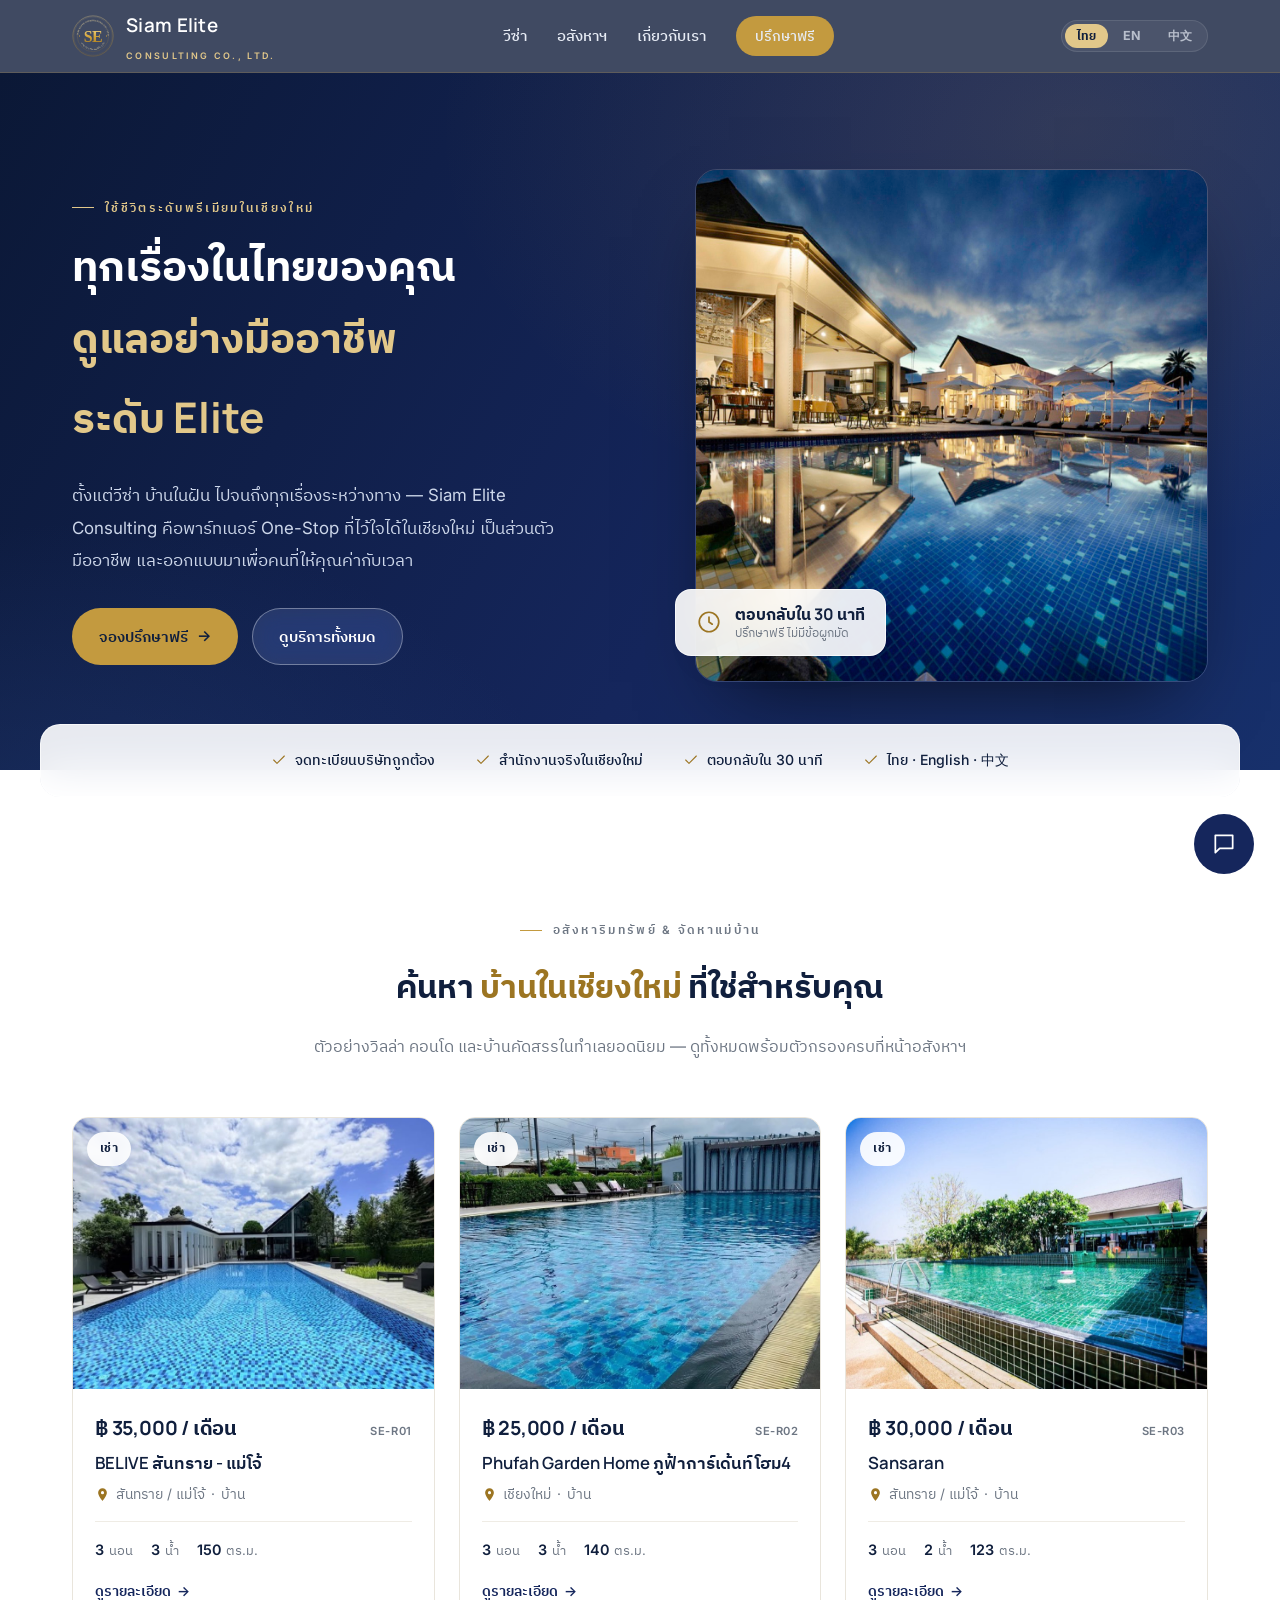
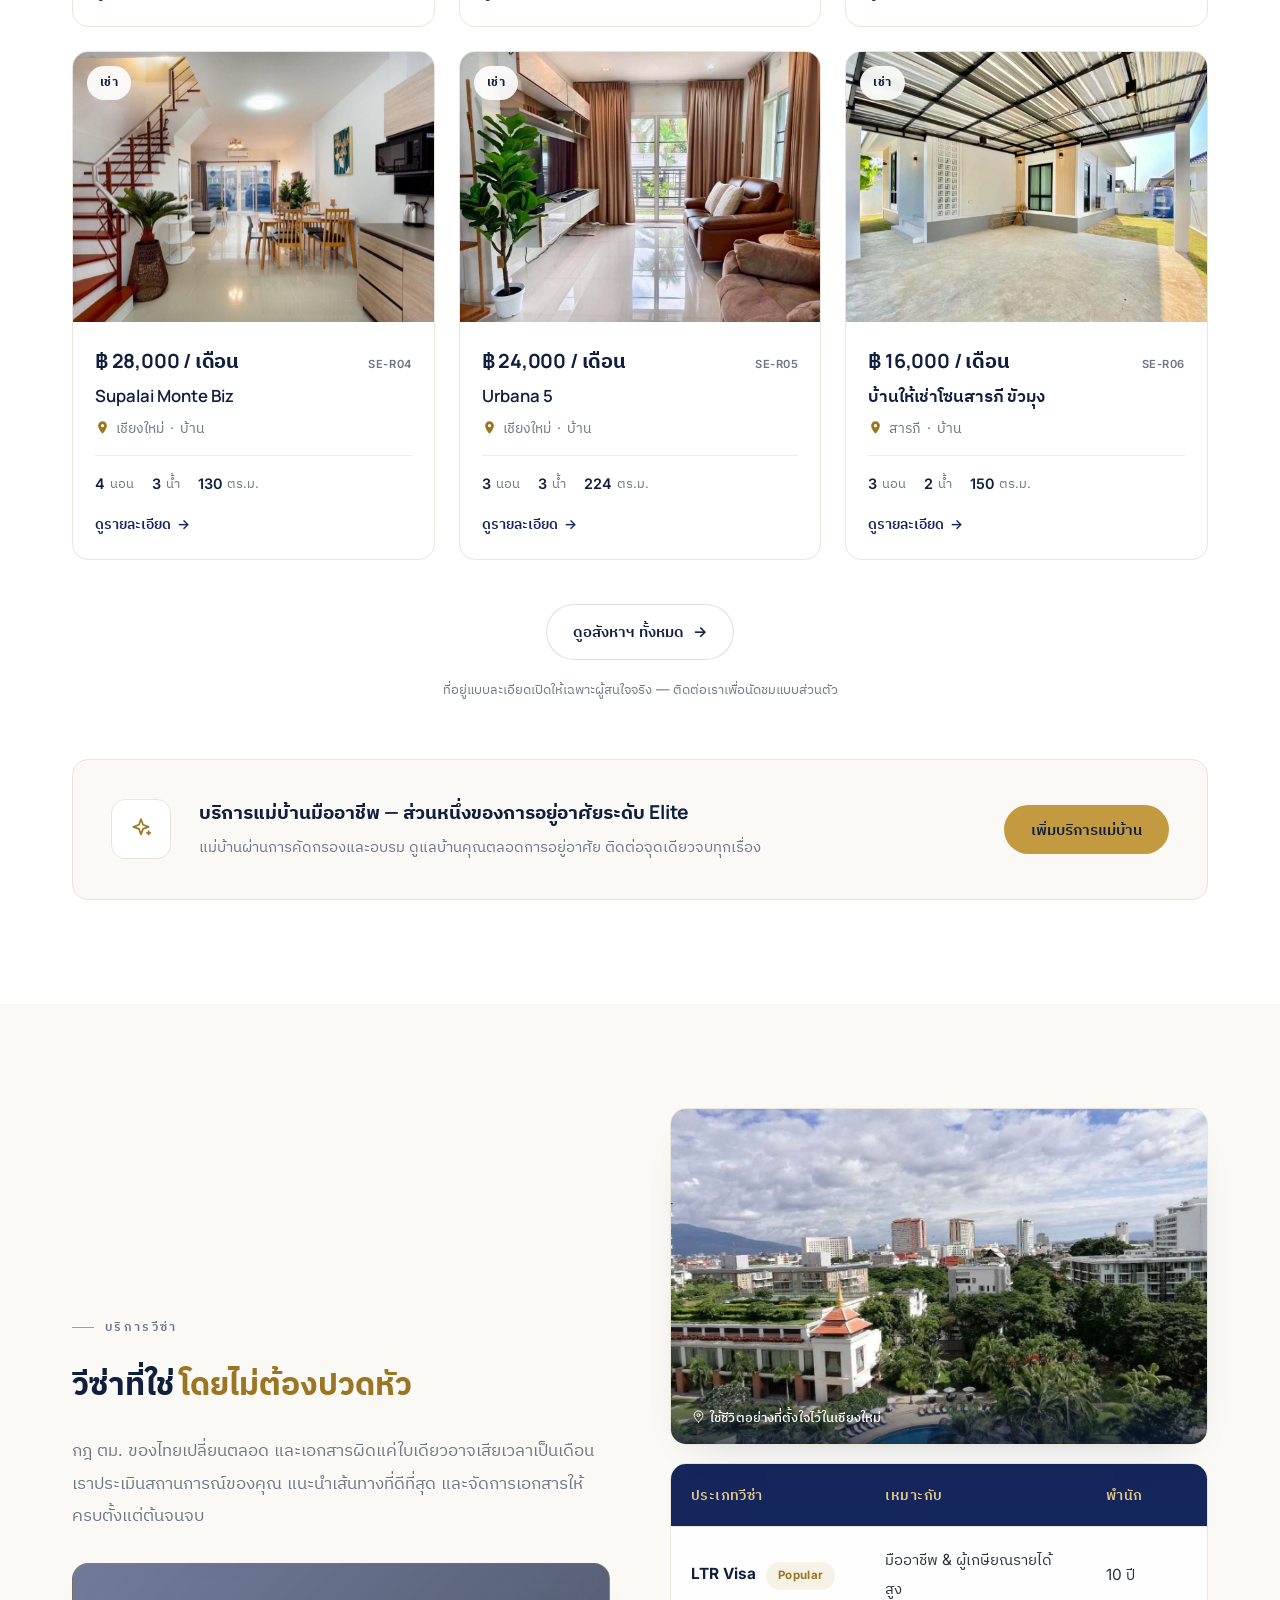
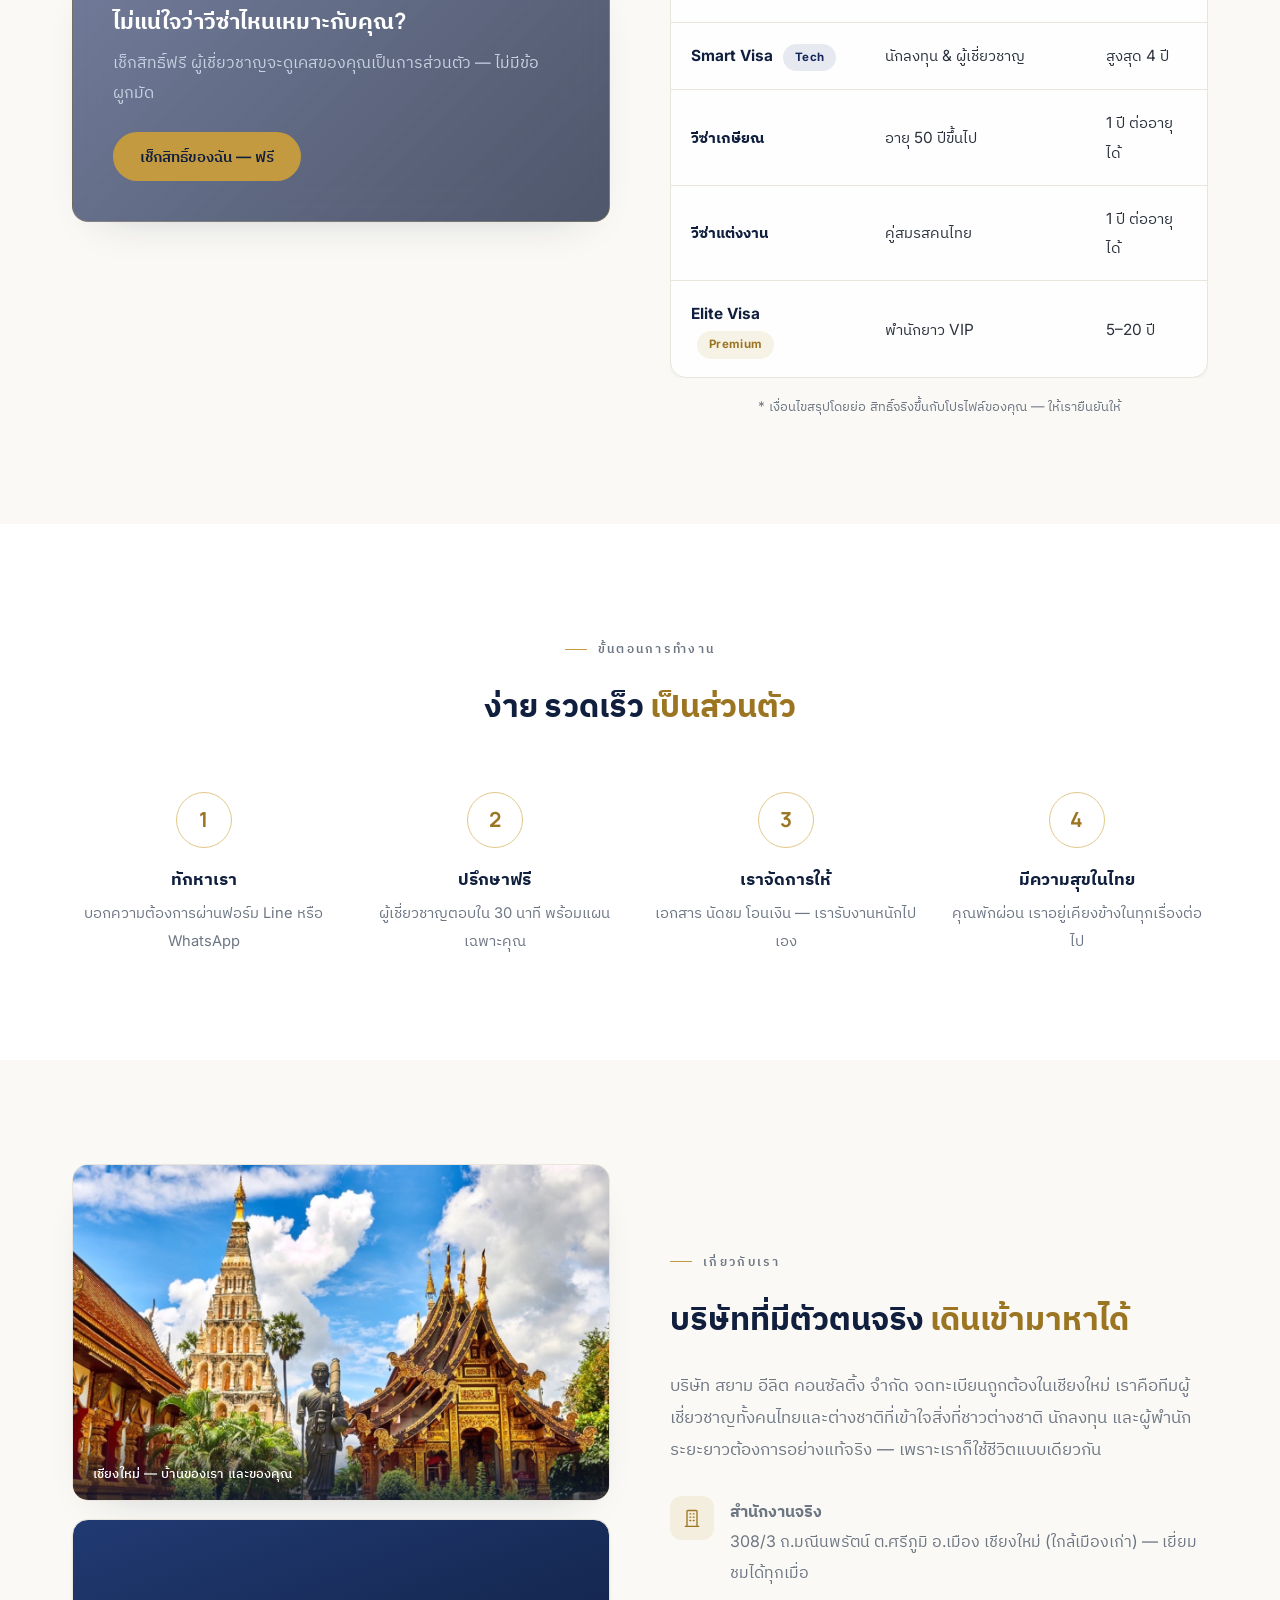
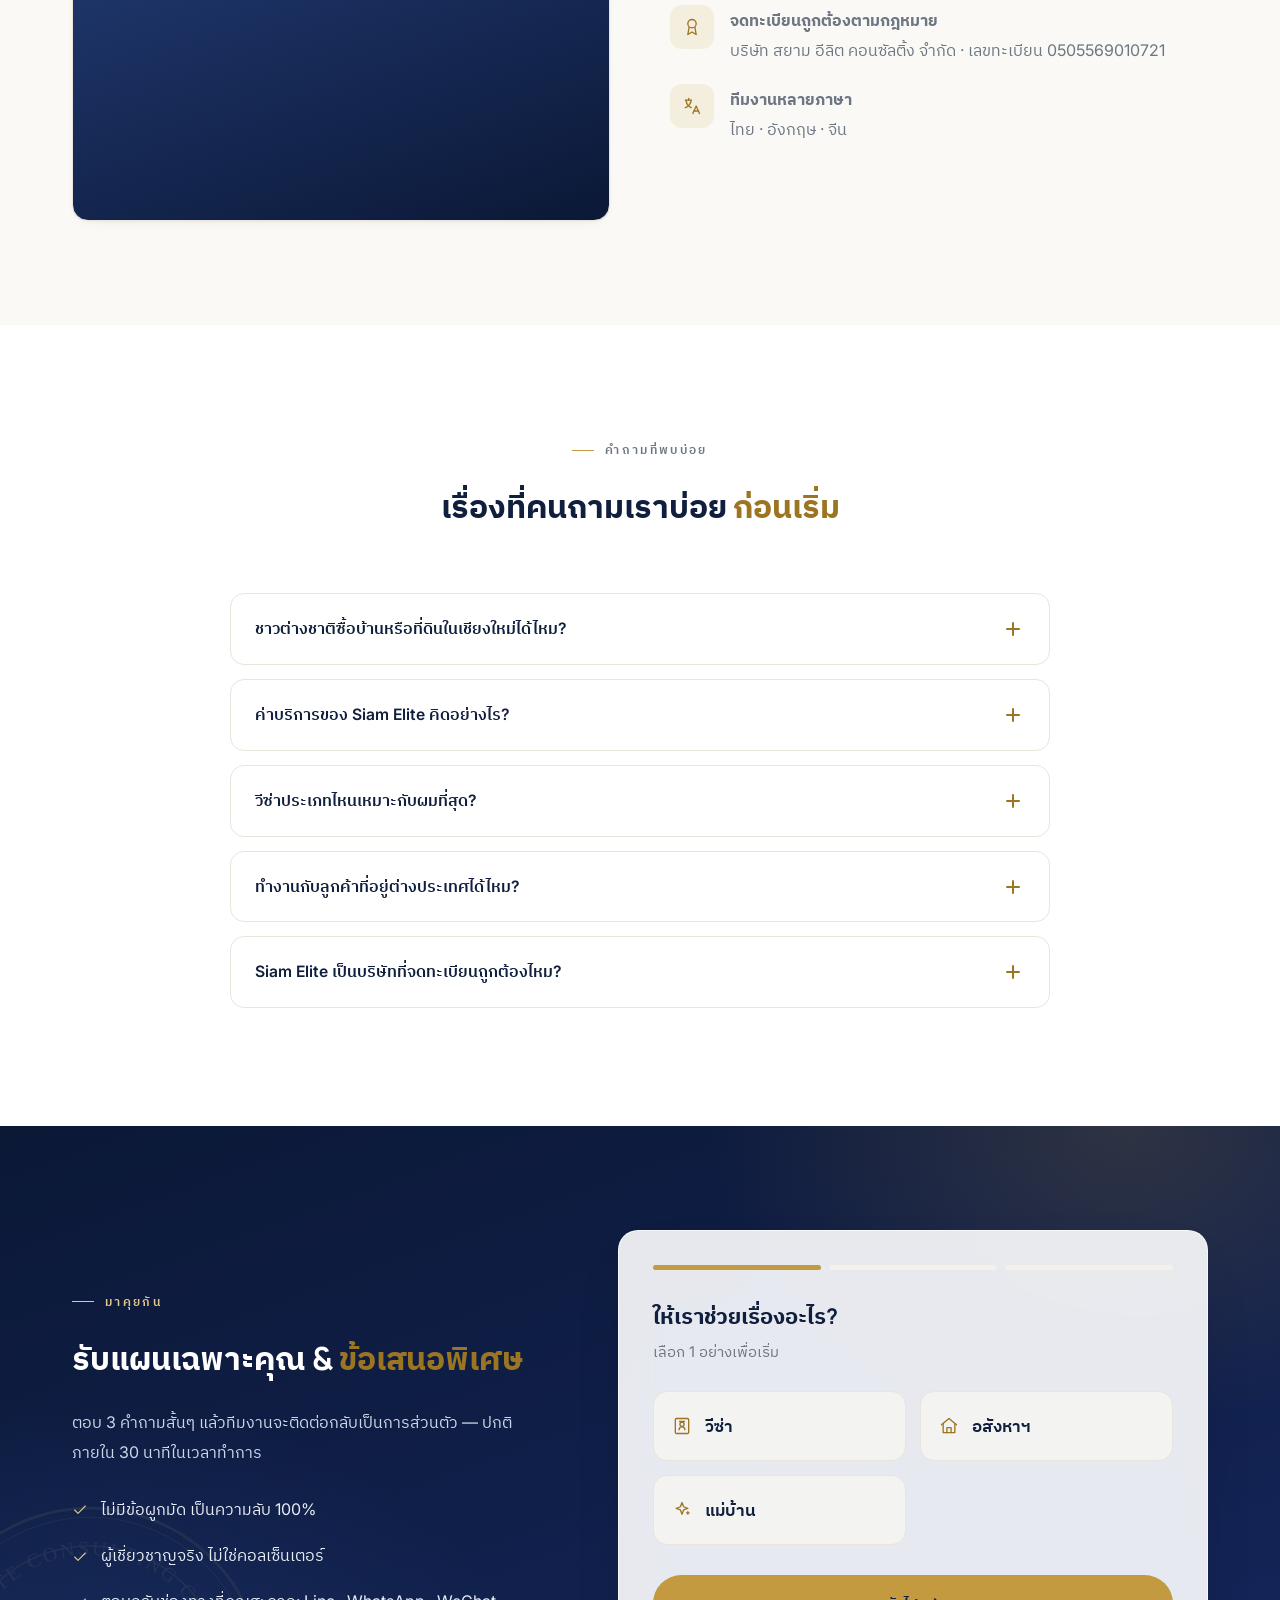
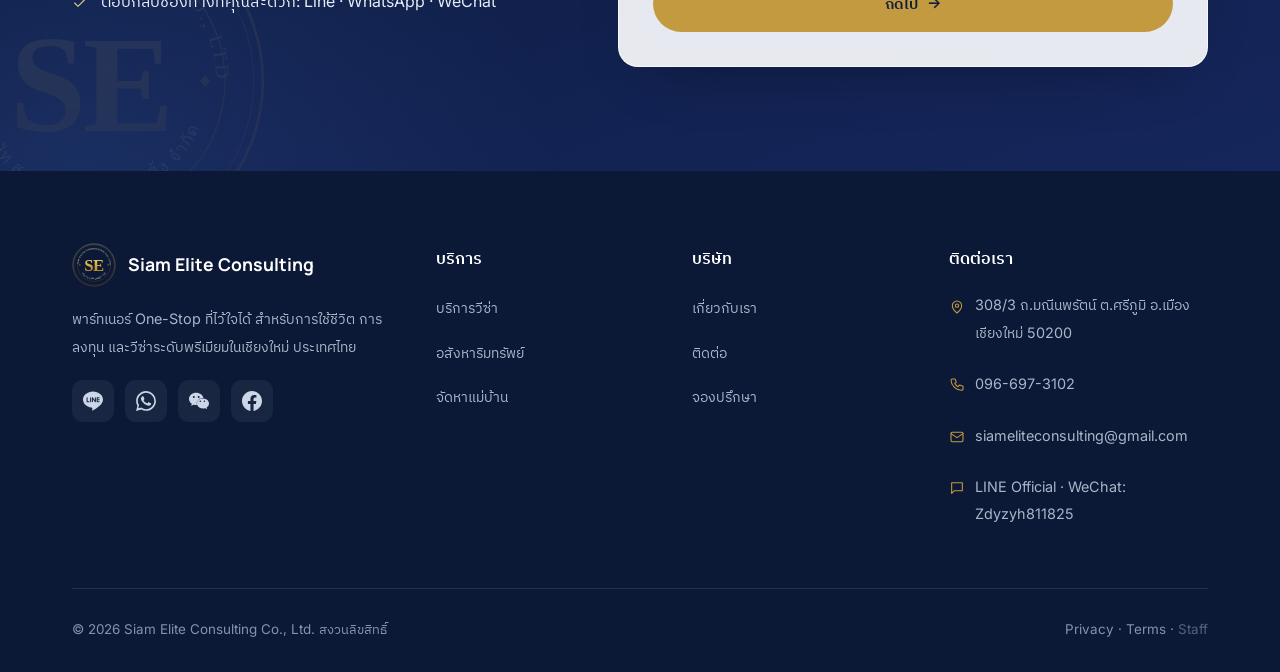
==== commit 03203141: "Footer: add discreet "Staff" link to /admin on every page Adds a muted (60% opacity) "Staff" link af" ====
--- a/index.html
+++ b/index.html
@@ -470,7 +470,7 @@
     </div>
     <div class="foot-bottom">
       <span>© <span id="year"></span> Siam Elite Consulting Co., Ltd. <span class="lang-th">สงวนลิขสิทธิ์</span><span class="lang-en">All rights reserved.</span></span>
-      <span><a href="privacy.html">Privacy</a> · <a href="terms.html">Terms</a></span>
+      <span><a href="privacy.html">Privacy</a> · <a href="terms.html">Terms</a> · <a href="admin.html" class="foot-staff">Staff</a></span>
     </div>
   </div>
 </footer>
--- a/assets/css/styles.css
+++ b/assets/css/styles.css
@@ -79,7 +79,6 @@
 .btn .lang-th,.btn .lang-en,.tag .lang-th,.tag .lang-en,.eyebrow .lang-th,.eyebrow .lang-en,
 .hero-badge .lang-th,.hero-badge .lang-en{line-height:1.4}
 .container{max-width:var(--maxw);margin:0 auto;padding:0 32px}
-.narrow{max-width:760px;margin-left:auto;margin-right:auto}
 
 /* Thai-first: Thai visible by default, English on body.en, Chinese on body.zh */
 .lang-en,.lang-zh{display:none}
@@ -137,8 +136,6 @@
 }
 .btn-outline-light:hover{background:rgba(255,255,255,.2);border-color:#fff}
 .btn.sm{padding:9px 18px;font-size:.875rem}
-.link-gold{color:var(--navy-800);font-weight:600;font-size:.96rem;display:inline-flex;gap:8px;align-items:center;transition:.2s}
-.link-gold:hover{color:var(--gold-600);gap:12px}
 
 /* ---------- Header ---------- */
 .header{position:sticky;top:0;z-index:60;background:rgba(11,24,54,.78);backdrop-filter:blur(18px) saturate(160%);-webkit-backdrop-filter:blur(18px) saturate(160%);border-bottom:1px solid rgba(212,166,60,.2);transition:.3s}
@@ -434,8 +431,6 @@
 /* ---------- About ---------- */
 .about-media{border-radius:var(--radius);overflow:hidden;box-shadow:var(--shadow-sm);border:1px solid var(--line);min-height:300px;background:
   linear-gradient(160deg,var(--navy-700),var(--navy-900));position:relative}
-.about-media .map-pin{position:absolute;inset:0;display:grid;place-items:center;color:#fff;text-align:center;padding:24px}
-.about-media .map-pin .p{font-size:2.8rem;margin-bottom:6px}
 .about-facts{list-style:none;margin-top:30px;display:grid;gap:18px}
 .about-facts li{display:flex;gap:16px;align-items:flex-start;font-size:1rem}
 .about-facts .ic{width:44px;height:44px;border-radius:12px;background:var(--gold-soft);color:var(--gold-600);display:grid;place-items:center;flex:none;font-size:1.15rem}
@@ -452,11 +447,10 @@
 }
 /* Brand seal as a subtle premium watermark */
 .lead-seal{position:absolute;left:-90px;bottom:-90px;width:360px;height:360px;opacity:.07;pointer-events:none;z-index:0}
-.lead-wrap{position:relative;z-index:1}
 @media(max-width:900px){.lead-seal{width:240px;height:240px;left:-70px;bottom:-70px}}
 #contact .eyebrow{color:var(--gold-400)}
 #contact .eyebrow::before{background:var(--gold-400)}
-.lead-wrap{display:grid;grid-template-columns:.9fr 1.1fr;gap:64px;align-items:center}
+.lead-wrap{position:relative;z-index:1;display:grid;grid-template-columns:.9fr 1.1fr;gap:64px;align-items:center}
 .lead-copy h2{font-size:var(--fs-h2);color:#fff}
 .lead-copy p{color:#cdd7ea;margin:18px 0 26px;font-size:1rem}
 .lead-copy ul{list-style:none;display:grid;gap:16px}
@@ -517,6 +511,7 @@
 .foot-bottom{border-top:1px solid rgba(255,255,255,.1);padding-top:28px;display:flex;justify-content:space-between;gap:16px;flex-wrap:wrap;font-size:.84rem;color:#8394ab}
 .foot-bottom a{color:#8394ab}
 .foot-bottom a:hover{color:var(--gold-400)}
+.foot-staff{opacity:.6}
 @media(max-width:900px){.foot-grid{grid-template-columns:1fr 1fr;gap:36px}}
 @media(max-width:560px){.foot-grid{grid-template-columns:1fr}}
 
